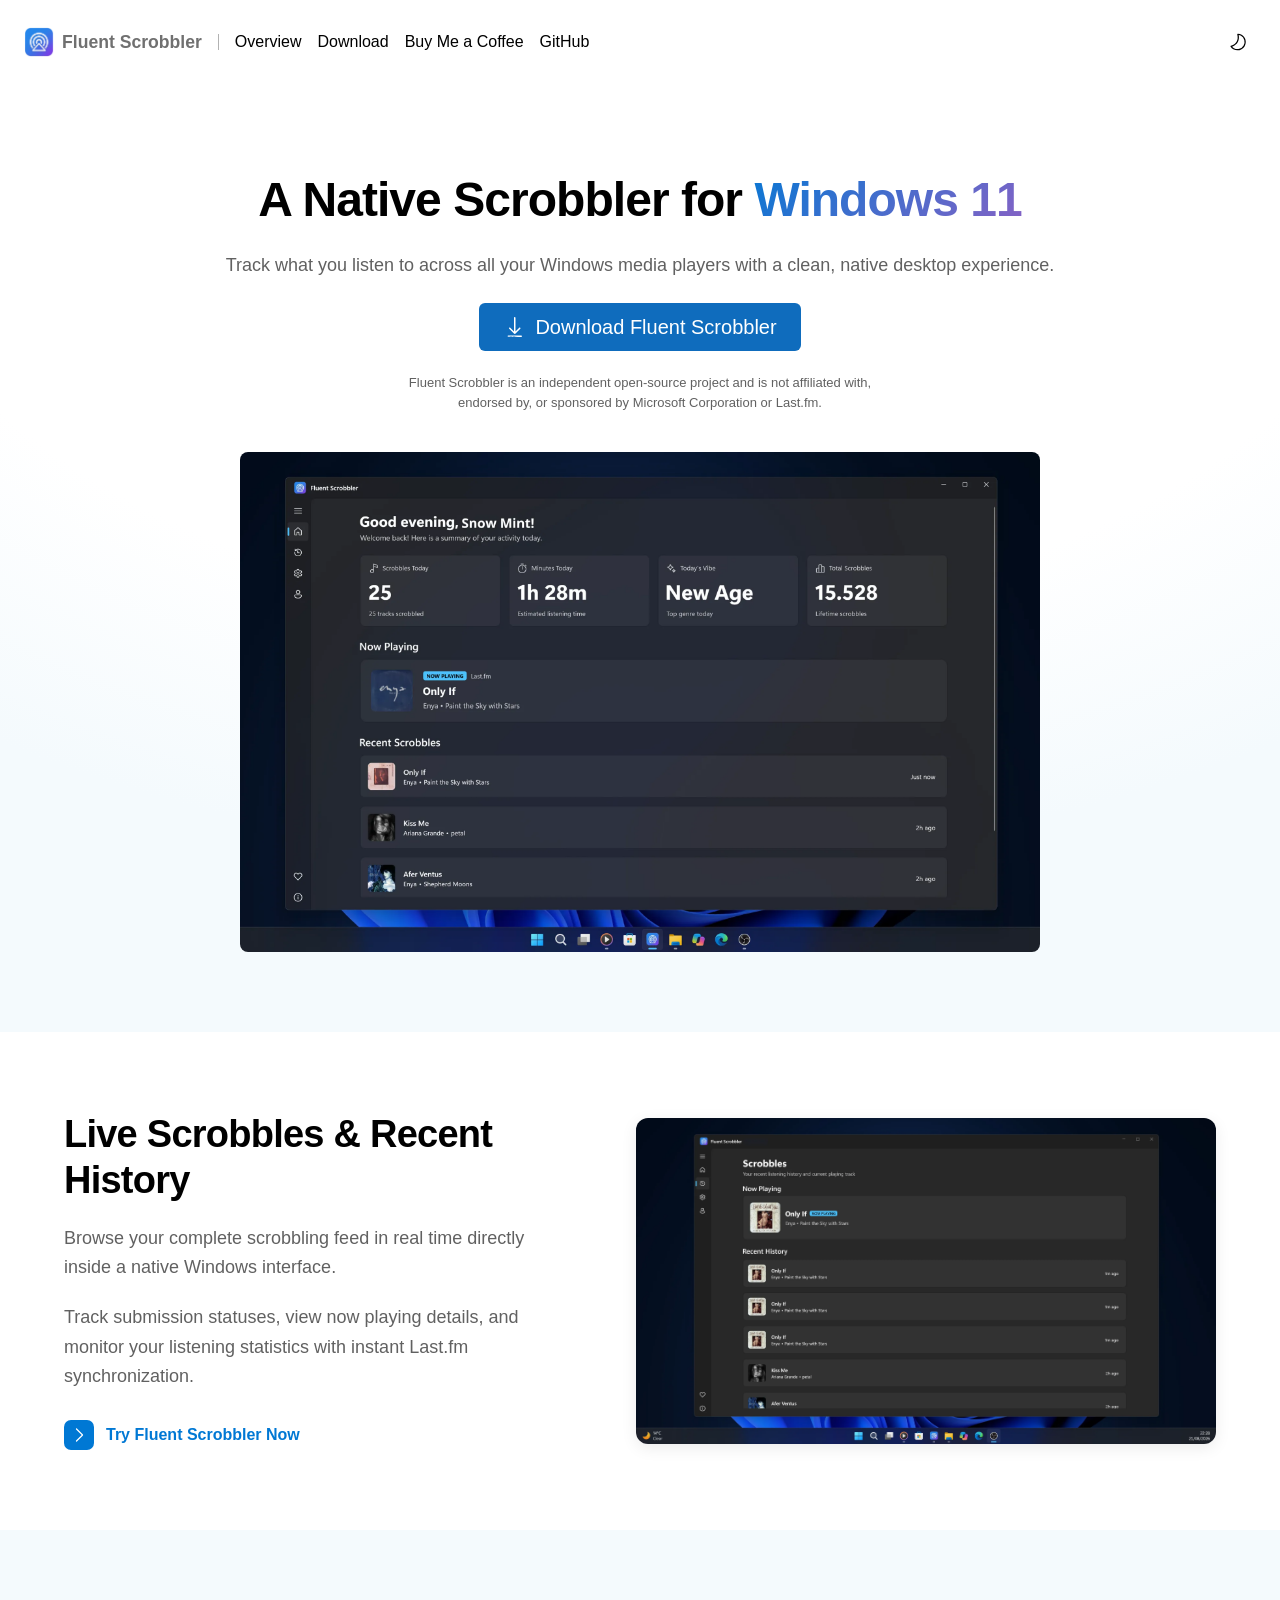
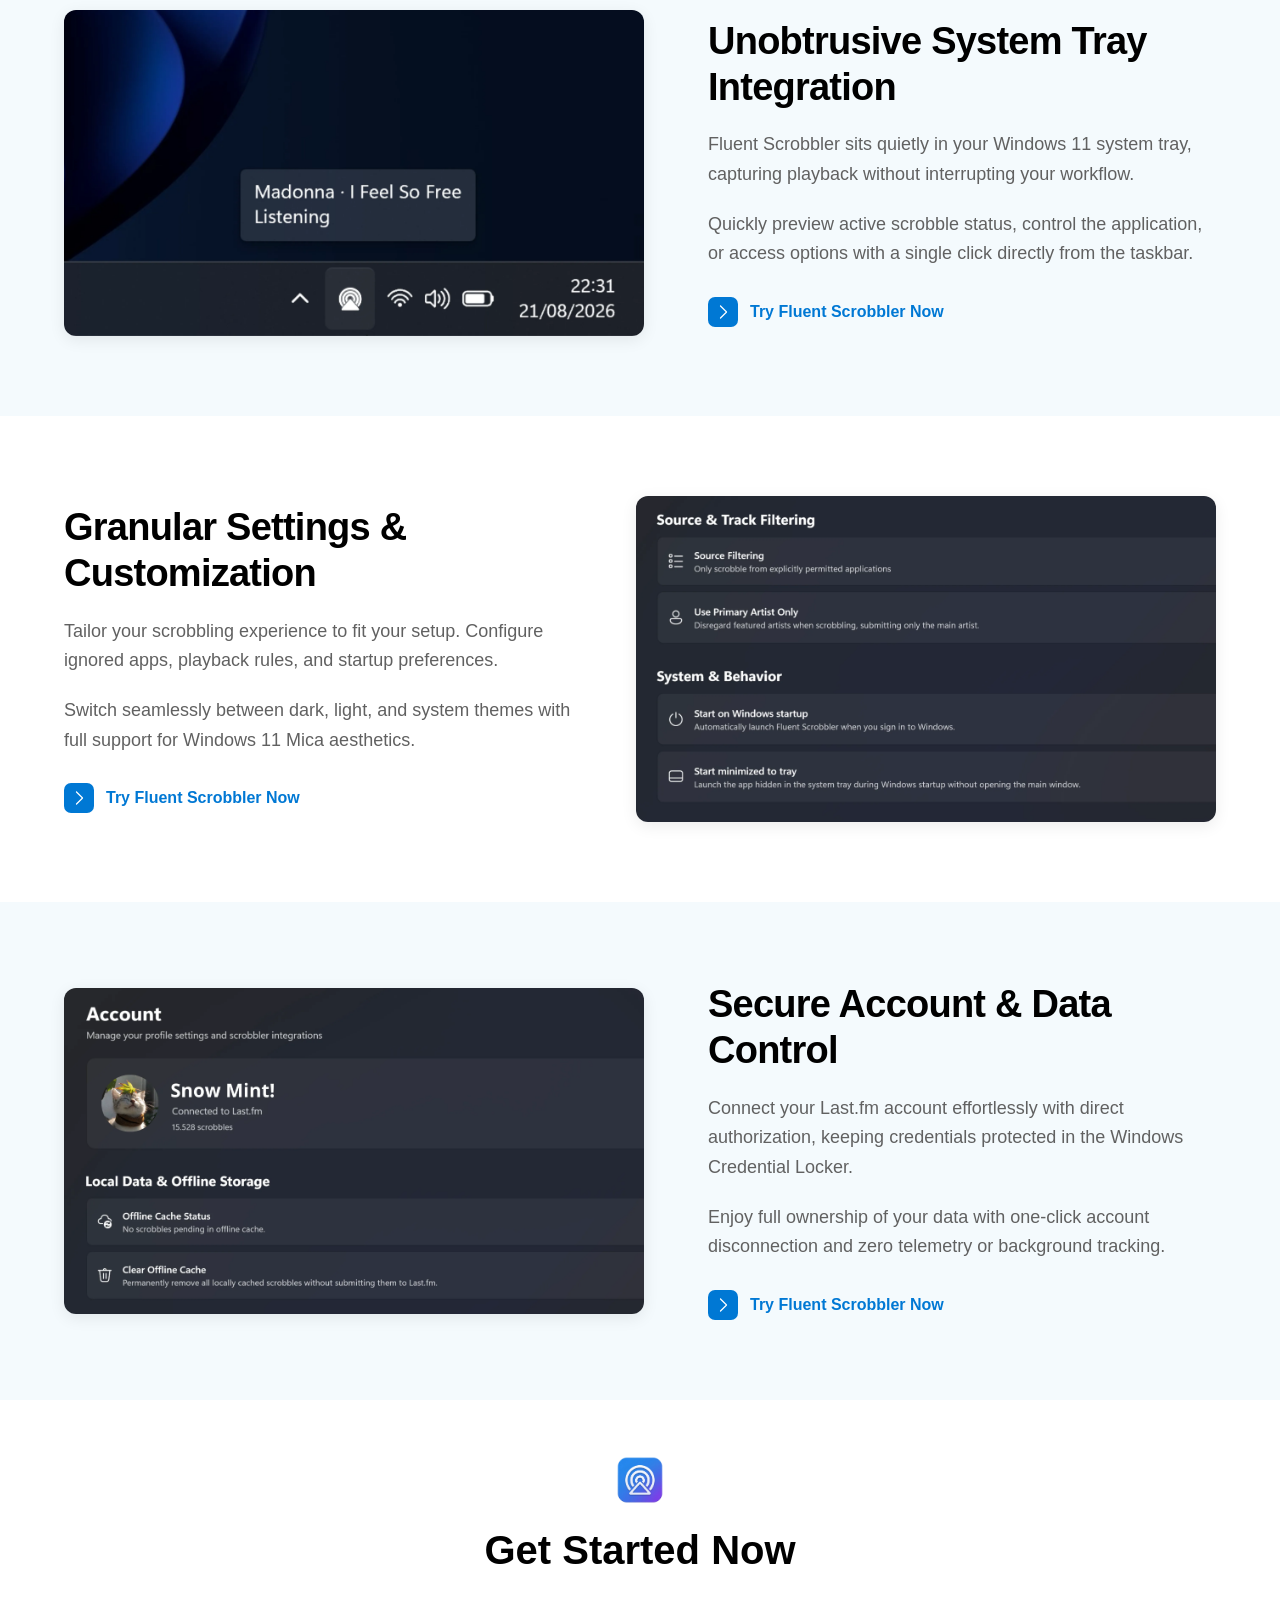
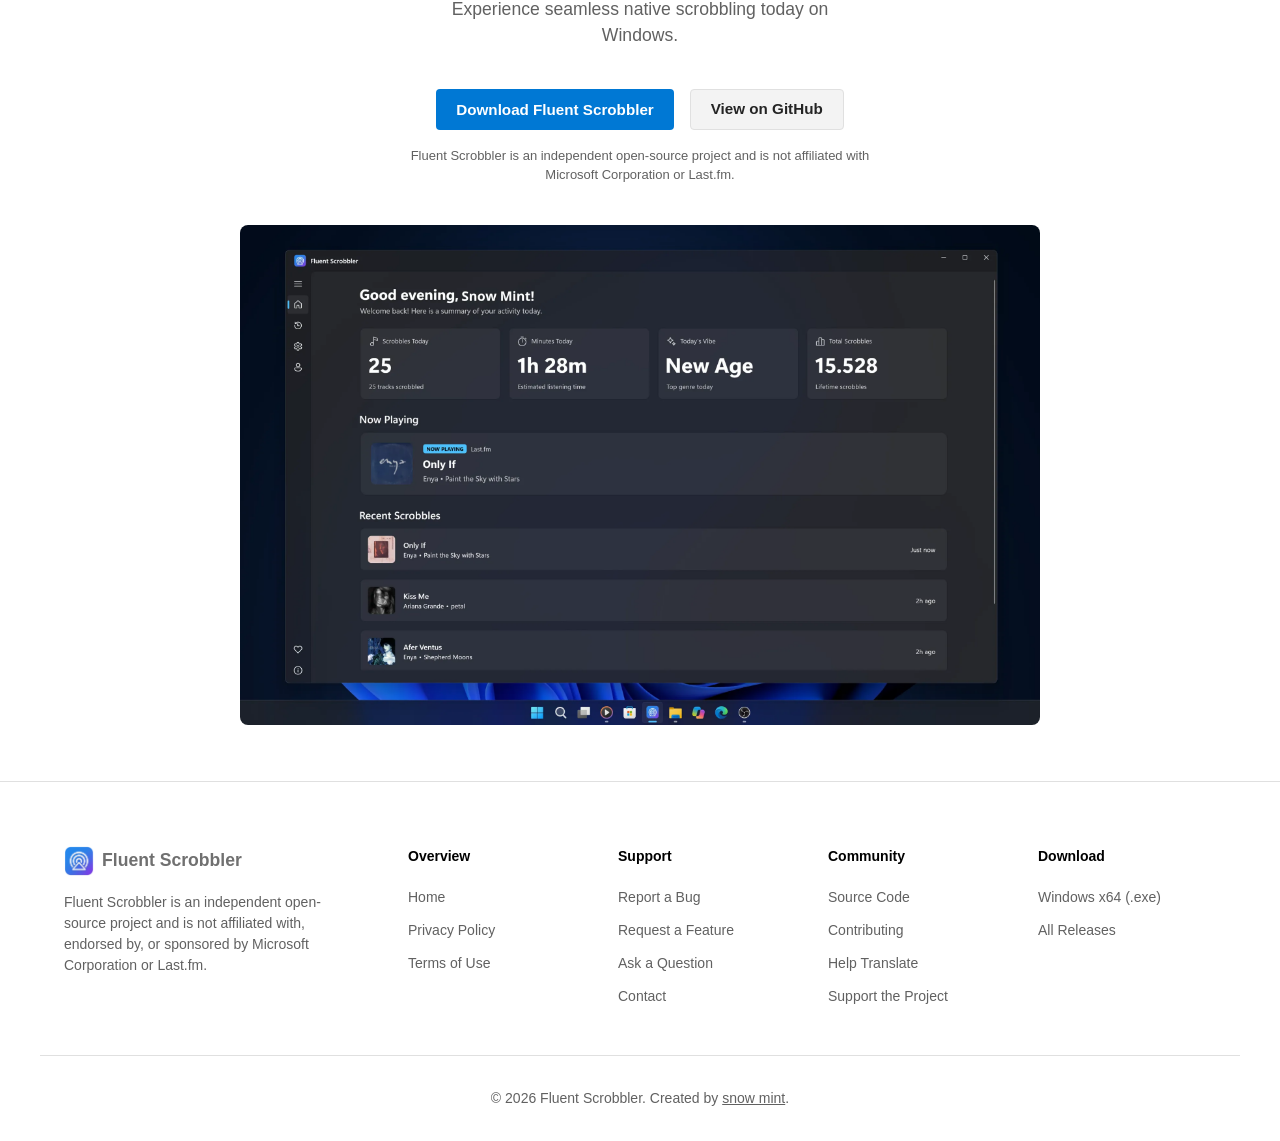
==== index.html @ 38837968 "Update disclaimer." ====
<!doctype html>
<!--
 - Fluent Scrobbler for Windows
 - Copyright (c) 2026 SnowMint
 - Licensed under the GNU General Public License v3.0 (GPL-3.0)
 - You should have received a copy of the GNU General Public License along with this program.
 - If not, see <https://www.gnu.org/licenses/>.
 -->
<html lang="en">
  <head>
    <meta charset="UTF-8" />
    <meta name="viewport" content="width=device-width, initial-scale=1.0" />
    <title>Fluent Scrobbler - Beautiful & Minimalist Browser Extension</title>
    <meta
      name="title"
      content="Fluent Scrobbler - Beautiful & Minimalist Browser Extension"
    />
    <meta
      name="description"
      content="Fluent Scrobbler is a minimalist, privacy-focused new tab extension with shortcuts, weather widgets, and Fluent Design."
    />
    <meta
      name="keywords"
      content="new tab extension, browser extension, fluent design, edge extension, chrome extension, productivity, customizable new tab, privacy-focused, open source"
    />
    <meta name="author" content="snw-mint" />
    <meta name="robots" content="index, follow" />
    <meta name="language" content="English" />
    <meta name="application-name" content="Fluent Scrobbler" />
    <meta
      name="google-site-verification"
      content="o8yUQzgwJaDdduUxp62pQBIaOHGTHUSK1EhFHfpFtI4"
    />
    <meta property="og:type" content="website" />
    <meta
      property="og:url"
      content=""
    />
    <meta
      property="og:title"
      content="Fluent Scrobbler - Beautiful & Minimalist Browser Extension"
    />
    <meta
      property="og:description"
      content="A minimalist, privacy-focused new tab extension with shortcuts, weather widgets, and Fluent Design."
    />
    <meta
      property="og:image"
      content="https://snw-mint.github.io/fluent-new-tab/assets/mockup.webp"
    />
    <meta
      property="og:image:alt"
      content="Fluent Scrobbler extension interface preview"
    />
    <meta property="og:site_name" content="Fluent Scrobbler" />
    <meta property="og:locale" content="en_US" />
    <meta property="twitter:card" content="summary_large_image" />
    <meta
      property="twitter:url"
      content="https://snw-mint.github.io/fluent-new-tab/"
    />
    <meta
      property="twitter:title"
      content="Fluent Scrobbler - Beautiful & Minimalist Browser Extension"
    />
    <meta
      property="twitter:description"
      content="A minimalist, privacy-focused new tab extension with shortcuts, weather widgets, and Fluent Design."
    />
    <meta
      property="twitter:image"
      content="https://snw-mint.github.io/fluent-new-tab/assets/mockup.webp"
    />
    <link
      rel="apple-touch-icon"
      sizes="180x180"
      href="https://snw-mint.github.io/fluent-new-tab/apple-touch-icon.png"
    />
    <link
      rel="icon"
      type="image/png"
      sizes="32x32"
      href="https://snw-mint.github.io/fluent-new-tab/favicon-32x32.png"
    />
    <link
      rel="icon"
      type="image/png"
      sizes="16x16"
      href="https://snw-mint.github.io/fluent-new-tab/favicon-16x16.png"
    />
    <link
      rel="manifest"
      href="https://snw-mint.github.io/fluent-new-tab/site.webmanifest"
    />
    <meta name="theme-color" content="#0f6cbd" />
    <link rel="canonical" href="https://snw-mint.github.io/fluent-new-tab/" />
    <link
      rel="alternate"
      hreflang="en"
      href="https://snw-mint.github.io/fluent-new-tab/"
    />
    <link rel="stylesheet" href="style.css" />
    <script>
      (() => {
        try {
          const storedTheme = localStorage.getItem("theme-preference");
          const prefersDark = window.matchMedia(
            "(prefers-color-scheme: dark)",
          ).matches;
          const theme = storedTheme || (prefersDark ? "dark" : "light");
          document.documentElement.setAttribute("data-theme", theme);
        } catch (e) {}
      })();
    </script>
    <script id="navigation-schema" type="application/ld+json">
      {
        "@context": "https://schema.org",
        "@graph": [
          {
            "@type": "SiteNavigationElement",
            "name": "Why Install",
            "url": "https://snw-mint.github.io/fluent-new-tab/#why-install"
          },
          {
            "@type": "SiteNavigationElement",
            "name": "Features",
            "url": "https://snw-mint.github.io/fluent-new-tab/#core-features"
          },
          {
            "@type": "SiteNavigationElement",
            "name": "Reviews",
            "url": "https://snw-mint.github.io/fluent-new-tab/#reviews"
          },
          {
            "@type": "SiteNavigationElement",
            "name": "Download",
            "url": "https://snw-mint.github.io/fluent-new-tab/#download"
          },
          {
            "@type": "SiteNavigationElement",
            "name": "Support",
            "url": "https://snw-mint.github.io/fluent-new-tab/#support"
          }
        ]
      }
    </script>
    <script type="application/ld+json">
      {
        "@context": "https://schema.org",
        "@type": "WebSite",
        "name": "Fluent Scrobbler",
        "url": "https://snw-mint.github.io/fluent-new-tab/"
      }
    </script>
    <script id="software-schema" type="application/ld+json">
      {
        "@context": "https://schema.org",
        "@type": "SoftwareApplication",
        "name": "Fluent Scrobbler",
        "applicationCategory": "BrowserApplication",
        "operatingSystem": "Microsoft Edge, Firefox, Chromium-based browsers",
        "description": "A beautiful, privacy-focused new tab extension with customizable shortcuts, weather widgets, and Fluent Design aesthetics.",
        "url": "https://snw-mint.github.io/fluent-new-tab/",
        "image": "https://snw-mint.github.io/fluent-new-tab/assets/mockup.webp",
        "aggregateRating": {
          "@type": "AggregateRating",
          "ratingValue": 4.5,
          "bestRating": 5,
          "ratingCount": 16
        },
        "interactionStatistic": {
          "@type": "InteractionCounter",
          "interactionType": {
            "@type": "UseAction"
          },
          "userInteractionCount": 701
        },
        "author": {
          "@type": "Person",
          "name": "snow mint",
          "url": "https://github.com/snw-mint"
        },
        "offers": {
          "@type": "Offer",
          "price": "0",
          "priceCurrency": "USD"
        },
        "sameAs": [
          "https://github.com/snw-mint/fluent-scrobbler",
          "https://microsoftedge.microsoft.com/addons/detail/fluent-new-tab/hcohjkajcimobdddlnfnfhdfnbapondc",
          "https://addons.mozilla.org/en-US/firefox/addon/fluent-new-tab/"
        ]
      }
    </script>
  </head>

  <body>
    <nav class="navbar">
      <div class="container nav-content">
        <div class="nav-left">
          <div class="logo">
            <img class="logo-mark" src="logo.webp" alt="Fluent Scrobbler logo" />
            <span>Fluent Scrobbler</span>
          </div>
          <div class="nav-divider"></div>
          <div class="nav-links">
            <a href="#overview">Overview</a>
            <a href="#download">Download</a>
            <a href="https://buymeacoffee.com/snw.mint" target="_blank" rel="noopener">Buy Me a Coffee</a>
            <a href="https://github.com/snw-mint/fluent-scrobbler" target="_blank" rel="noopener">GitHub</a>
          </div>
        </div>
        <div class="nav-right">
          <button
            id="theme-switcher"
            class="theme-switch"
            aria-label="Toggle Dark Mode"
          >
            <span class="theme-icon light-icon">
              <svg
                width="20"
                height="20"
                fill="none"
                viewBox="0 0 24 24"
                xmlns="http://www.w3.org/2000/svg"
              >
                <path
                  d="M20.026 17.001c-2.762 4.784-8.879 6.423-13.663 3.661a9.964 9.964 0 0 1-3.234-2.983.75.75 0 0 1 .365-1.131c3.767-1.348 5.785-2.911 6.956-5.146 1.232-2.353 1.551-4.93.689-8.464a.75.75 0 0 1 .769-.926 9.961 9.961 0 0 1 4.457 1.327C21.149 6.1 22.788 12.217 20.025 17Zm-8.248-4.903c-1.25 2.388-3.31 4.099-6.817 5.499a8.492 8.492 0 0 0 2.152 1.766 8.501 8.501 0 1 0 8.502-14.725 8.485 8.485 0 0 0-2.792-1.016c.647 3.384.23 6.044-1.045 8.476Z"
                  fill="currentColor"
                />
              </svg>
            </span>
            <span class="theme-icon dark-icon">
              <svg
                width="20"
                height="20"
                fill="none"
                viewBox="0 0 24 24"
                xmlns="http://www.w3.org/2000/svg"
              >
                <path
                  d="M11.996 19.01a.75.75 0 0 1 .743.649l.007.102v1.5a.75.75 0 0 1-1.493.101l-.007-.101v-1.5a.75.75 0 0 1 .75-.75Zm6.022-2.072 1.06 1.06a.75.75 0 1 1-1.06 1.061l-1.06-1.06a.75.75 0 0 1 1.06-1.061Zm-10.983 0a.75.75 0 0 1 0 1.06L5.974 19.06a.75.75 0 0 1-1.06-1.06l1.06-1.061a.75.75 0 0 1 1.06 0ZM12 6.475a5.525 5.525 0 1 1 0 11.05 5.525 5.525 0 0 1 0-11.05Zm0 1.5a4.025 4.025 0 1 0 0 8.05 4.025 4.025 0 0 0 0-8.05Zm9.25 3.293a.75.75 0 0 1 .102 1.493l-.102.007h-1.5a.75.75 0 0 1-.102-1.493l.102-.007h1.5Zm-17-.029a.75.75 0 0 1 .102 1.494l-.102.006h-1.5a.75.75 0 0 1-.102-1.493l.102-.007h1.5Zm1.64-6.37.084.072 1.06 1.06a.75.75 0 0 1-.976 1.134l-.084-.073-1.06-1.06a.75.75 0 0 1 .976-1.134Zm13.188.072a.75.75 0 0 1 .073.977l-.073.084-1.06 1.06a.75.75 0 0 1-1.133-.976l.072-.084 1.06-1.061a.75.75 0 0 1 1.061 0ZM12 1.99a.75.75 0 0 1 .743.648l.007.102v1.5a.75.75 0 0 1-1.493.101l-.007-.102v-1.5a.75.75 0 0 1 .75-.75Z"
                  fill="currentColor"
                />
              </svg>
            </span>
          </button>
          <button
            id="mobile-menu-toggle"
            class="mobile-menu-toggle"
            aria-label="Toggle navigation menu"
          >
            <svg width="24" height="24" viewBox="0 0 24 24" fill="none" xmlns="http://www.w3.org/2000/svg">
              <path d="M4 6h16M4 12h16M4 18h16" stroke="currentColor" stroke-width="2" stroke-linecap="round"/>
            </svg>
          </button>
        </div>
      </div>
    </nav>

    <header class="hero" id="overview">
      <div class="container hero-content">
        <h1 class="title">A Native Scrobbler for <span class="gradient-text">Windows 11</span></h1>
        <p class="subtitle">
          Track what you listen to across all your Windows media players with a clean, native desktop experience.
        </p>

        <button class="main-download-btn" data-install-trigger>
          <svg width="24" height="24" viewBox="0 0 24 24" fill="none" xmlns="http://www.w3.org/2000/svg">
            <path d="M18.2498 20.5009C18.664 20.5008 19 20.8365 19 21.2507C19 21.6649 18.6644 22.0008 18.2502 22.0047C4.836 22.0048 4.5 21.6691 4.5 21.2549C4.5 20.8407 4.83557 20.5048 5.24978 20.5047L18.2498 20.5009ZM11.6482 2.01271L11.75 2.00586C12.1297 2.00586 12.4435 2.28801 12.4932 2.65409L12.5 2.75586L12.499 16.4409L16.2208 12.7205C16.4871 12.4543 16.9038 12.4301 17.1974 12.648L17.2815 12.7206C17.5477 12.9869 17.5719 13.4036 17.354 13.6972L17.2814 13.7813L12.2837 18.7779C12.0176 19.044 11.6012 19.0683 11.3076 18.8507L11.2235 18.7782L6.22003 13.7816C5.92694 13.4889 5.92661 13.014 6.21931 12.7209C6.48539 12.4545 6.90204 12.43 7.1958 12.6477L7.27997 12.7202L10.999 16.4339L11 2.75586C11 2.37616 11.2822 2.06237 11.6482 2.01271L11.75 2.00586L11.6482 2.01271Z" fill="#fff"/>
          </svg>
          <span>Download Fluent Scrobbler</span>
        </button>
        <p class="download-disclaimer">
          Fluent Scrobbler is an independent open-source project and is not affiliated with, endorsed by, or sponsored by Microsoft Corporation or Last.fm.
        </p>

        <div class="hero-visual-container">
          <img
            id="hero-fallback"
            class="fluent-media"
            src="assets/main.webp"
            alt="Fluent Scrobbler Interface"
          />
        </div>
    </header>

    <section class="feature-showcase-section">
      <div class="container">
        <div class="showcase-row">
          <div class="showcase-content">
            <h2 class="showcase-title">Live Scrobbles & Recent History</h2>
            <p class="showcase-desc">
              Browse your complete scrobbling feed in real time directly inside a native Windows interface.
            </p>
            <p class="showcase-desc">
              Track submission statuses, view now playing details, and monitor your listening statistics with instant Last.fm synchronization.
            </p>
            <a href="#download" class="feature-cta-btn">
              <span class="cta-icon-box">
                <svg width="24" height="24" viewBox="0 0 24 24" fill="none" xmlns="http://www.w3.org/2000/svg">
                  <path d="M8.46967 4.21967C8.17678 4.51256 8.17678 4.98744 8.46967 5.28033L15.1893 12L8.46967 18.7197C8.17678 19.0126 8.17678 19.4874 8.46967 19.7803C8.76256 20.0732 9.23744 20.0732 9.53033 19.7803L16.7803 12.5303C17.0732 12.2374 17.0732 11.7626 16.7803 11.4697L9.53033 4.21967C9.23744 3.92678 8.76256 3.92678 8.46967 4.21967Z" fill="#fff"/>
                </svg>
              </span>
              <span class="cta-text">Try Fluent Scrobbler Now</span>
            </a>
          </div>
          <div class="showcase-image-wrapper">
            <img src="assets/section1.webp" alt="Live Scrobbles & Recent History" class="showcase-img" width="2731" height="1536" />
          </div>
        </div>
      </div>
    </section>

    <section class="feature-showcase-section alt-bg">
      <div class="container">
        <div class="showcase-row row-reverse">
          <div class="showcase-content">
            <h2 class="showcase-title">Unobtrusive System Tray Integration</h2>
            <p class="showcase-desc">
              Fluent Scrobbler sits quietly in your Windows 11 system tray, capturing playback without interrupting your workflow.
            </p>
            <p class="showcase-desc">
              Quickly preview active scrobble status, control the application, or access options with a single click directly from the taskbar.
            </p>
            <a href="#download" class="feature-cta-btn">
              <span class="cta-icon-box">
                <svg width="24" height="24" viewBox="0 0 24 24" fill="none" xmlns="http://www.w3.org/2000/svg">
                  <path d="M8.46967 4.21967C8.17678 4.51256 8.17678 4.98744 8.46967 5.28033L15.1893 12L8.46967 18.7197C8.17678 19.0126 8.17678 19.4874 8.46967 19.7803C8.76256 20.0732 9.23744 20.0732 9.53033 19.7803L16.7803 12.5303C17.0732 12.2374 17.0732 11.7626 16.7803 11.4697L9.53033 4.21967C9.23744 3.92678 8.76256 3.92678 8.46967 4.21967Z" fill="#fff"/>
                </svg>
              </span>
              <span class="cta-text">Try Fluent Scrobbler Now</span>
            </a>
          </div>
          <div class="showcase-image-wrapper">
            <img src="assets/section2.webp" alt="Unobtrusive System Tray Integration" class="showcase-img" width="2731" height="1536" />
          </div>
        </div>
      </div>
    </section>

    <section class="feature-showcase-section">
      <div class="container">
        <div class="showcase-row">
          <div class="showcase-content">
            <h2 class="showcase-title">Granular Settings & Customization</h2>
            <p class="showcase-desc">
              Tailor your scrobbling experience to fit your setup. Configure ignored apps, playback rules, and startup preferences.
            </p>
            <p class="showcase-desc">
              Switch seamlessly between dark, light, and system themes with full support for Windows 11 Mica aesthetics.
            </p>
            <a href="#download" class="feature-cta-btn">
              <span class="cta-icon-box">
                <svg width="24" height="24" viewBox="0 0 24 24" fill="none" xmlns="http://www.w3.org/2000/svg">
                  <path d="M8.46967 4.21967C8.17678 4.51256 8.17678 4.98744 8.46967 5.28033L15.1893 12L8.46967 18.7197C8.17678 19.0126 8.17678 19.4874 8.46967 19.7803C8.76256 20.0732 9.23744 20.0732 9.53033 19.7803L16.7803 12.5303C17.0732 12.2374 17.0732 11.7626 16.7803 11.4697L9.53033 4.21967C9.23744 3.92678 8.76256 3.92678 8.46967 4.21967Z" fill="#fff"/>
                </svg>
              </span>
              <span class="cta-text">Try Fluent Scrobbler Now</span>
            </a>
          </div>
          <div class="showcase-image-wrapper">
            <img src="assets/section.webp" alt="Granular Settings & Customization" class="showcase-img" width="2731" height="1536" />
          </div>
        </div>
      </div>
    </section>

    <section class="feature-showcase-section alt-bg">
      <div class="container">
        <div class="showcase-row row-reverse">
          <div class="showcase-content">
            <h2 class="showcase-title">Secure Account & Data Control</h2>
            <p class="showcase-desc">
              Connect your Last.fm account effortlessly with direct authorization, keeping credentials protected in the Windows Credential Locker.
            </p>
            <p class="showcase-desc">
              Enjoy full ownership of your data with one-click account disconnection and zero telemetry or background tracking.
            </p>
            <a href="#download" class="feature-cta-btn">
              <span class="cta-icon-box">
                <svg width="24" height="24" viewBox="0 0 24 24" fill="none" xmlns="http://www.w3.org/2000/svg">
                  <path d="M8.46967 4.21967C8.17678 4.51256 8.17678 4.98744 8.46967 5.28033L15.1893 12L8.46967 18.7197C8.17678 19.0126 8.17678 19.4874 8.46967 19.7803C8.76256 20.0732 9.23744 20.0732 9.53033 19.7803L16.7803 12.5303C17.0732 12.2374 17.0732 11.7626 16.7803 11.4697L9.53033 4.21967C9.23744 3.92678 8.76256 3.92678 8.46967 4.21967Z" fill="#fff"/>
                </svg>
              </span>
              <span class="cta-text">Try Fluent Scrobbler Now</span>
            </a>
          </div>
          <div class="showcase-image-wrapper">
            <img src="assets/section4.webp" alt="Secure Account & Data Control" class="showcase-img" width="2731" height="1536" />
          </div>
        </div>
      </div>
    </section>

    <section id="download" class="download-section">
      <div class="container">
        <img class="download-section-logo" src="logo.webp" alt="Fluent Scrobbler logo" />
        <h2 class="section-title">Get Started Now</h2>
        <p class="download-subtitle">
          Experience seamless native scrobbling today on Windows.
        </p>

        <div class="hero-actions">
          <button class="btn-primary" data-install-trigger>
            Download Fluent Scrobbler
          </button>
          <a
            href="https://github.com/snw-mint/fluent-scrobbler"
            class="btn-secondary"
            target="_blank"
            rel="noopener"
            >View on GitHub</a
          >
        </div>
        <p class="download-disclaimer">
          Fluent Scrobbler is an independent open-source project and is not affiliated with Microsoft Corporation or Last.fm.
        </p>

        <div class="hero-visual-container">
          <img class="fluent-media" src="assets/main.webp" alt="Fluent Scrobbler Interface" />
        </div>
      </div>
    </section>

    <div id="install-modal" class="fluent-modal" aria-hidden="true">
      <div class="fluent-modal-overlay" data-modal-close></div>
      <div class="fluent-modal-content solid-dialog">
        <div class="modal-header">
          <h3>Download for Windows</h3>
          <button class="modal-close" data-modal-close aria-label="Close modal">
            <svg
              width="20"
              height="20"
              fill="none"
              viewBox="0 0 24 24"
              xmlns="http://www.w3.org/2000/svg"
            >
              <path
                d="M6.22 6.22a.75.75 0 0 1 1.06 0L12 10.94l4.72-4.72a.75.75 0 1 1 1.06 1.06L13.06 12l4.72 4.72a.75.75 0 1 1-1.06 1.06L12 13.06l-4.72 4.72a.75.75 0 0 1-1.06-1.06L10.94 12 6.22 7.28a.75.75 0 0 1 0-1.06Z"
                fill="currentColor"
              />
            </svg>
          </button>
        </div>
        <div class="modal-body">
          <div class="browser-row">
            <a
              href="https://github.com/snw-mint/fluent-scrobbler/releases/latest/download/FluentScrobbler-x64.exe"
              class="browser-card highlighted"
              data-arch="x64"
              download
            >
              <svg class="browser-icon" xmlns="http://www.w3.org/2000/svg" viewBox="0 0 256 256"><path fill="#0078d4" d="M0 0h121.329v121.329H0zm134.671 0H256v121.329H134.671zM0 134.671h121.329V256H0zm134.671 0H256V256H134.671z"/></svg>
              <span class="browser-name">Windows x64</span>
              <span class="status-badge dynamic-badge">Download .exe</span>
            </a>

            <div
              class="browser-card disabled"
              data-arch="x86"
              aria-disabled="true"
            >
              <svg class="browser-icon" xmlns="http://www.w3.org/2000/svg" viewBox="0 0 256 256"><path fill="#0078d4" d="M0 0h121.329v121.329H0zm134.671 0H256v121.329H134.671zM0 134.671h121.329V256H0zm134.671 0H256V256H134.671z"/></svg>
              <span class="browser-name">Windows x86</span>
              <span class="status-badge static-badge">Coming Soon</span>
            </div>

            <div
              class="browser-card disabled"
              data-arch="arm64"
              aria-disabled="true"
            >
              <svg class="browser-icon" xmlns="http://www.w3.org/2000/svg" viewBox="0 0 256 256"><path fill="#0078d4" d="M0 0h121.329v121.329H0zm134.671 0H256v121.329H134.671zM0 134.671h121.329V256H0zm134.671 0H256V256H134.671z"/></svg>
              <span class="browser-name">Windows ARM64</span>
              <span class="status-badge static-badge">Coming Soon</span>
            </div>
          </div>
        </div>
      </div>
    </div>
    <div id="mobile-warning-modal" class="fluent-modal" aria-hidden="true">
      <div class="fluent-modal-overlay" data-mobile-warning-close></div>
      <div class="fluent-modal-content solid-dialog mobile-warning-dialog">
        <div class="modal-header">
          <h3 id="mobile-warning-title">Not available on mobile</h3>
          <button
            class="modal-close"
            data-mobile-warning-close
            aria-label="Close warning modal"
          >
            <svg
              width="20"
              height="20"
              fill="none"
              viewBox="0 0 24 24"
              xmlns="http://www.w3.org/2000/svg"
            >
              <path
                d="M6.22 6.22a.75.75 0 0 1 1.06 0L12 10.94l4.72-4.72a.75.75 0 1 1 1.06 1.06L13.06 12l4.72 4.72a.75.75 0 1 1-1.06 1.06L12 13.06l-4.72 4.72a.75.75 0 0 1-1.06-1.06L10.94 12 6.22 7.28a.75.75 0 0 1 0-1.06Z"
                fill="currentColor"
              />
            </svg>
          </button>
        </div>
        <div class="modal-body">
          <p id="mobile-warning-message" class="mobile-warning-message">
            Sorry, Fluent Scrobbler is not available for mobile devices.
          </p>
          <div class="mobile-warning-actions">
            <button type="button" class="btn-primary" data-mobile-warning-close>
              Understood
            </button>
          </div>
        </div>
      </div>
    </div>

    <footer class="site-footer">
      <div class="container footer-grid">
        <div class="footer-brand">
          <div class="logo">
            <img class="logo-mark" src="logo.webp" alt="Fluent Scrobbler logo" />
            <span>Fluent Scrobbler</span>
          </div>
          <p class="footer-description">
            Fluent Scrobbler is an independent open-source project and is not
            affiliated with, endorsed by, or sponsored by Microsoft Corporation or Last.fm.
          </p>
        </div>

        <div class="footer-nav">
          <div class="footer-column">
            <h4>Overview</h4>
            <a href="index.html">Home</a>
            <a href="privacy.html"
              >Privacy Policy</a
            >
            <a href="terms.html"
              >Terms of Use</a
            >
          </div>

          <div class="footer-column">
            <h4>Support</h4>
            <a
              href="https://github.com/snw-mint/fluent-scrobbler/issues/new?template=bug_report.yml"
              >Report a Bug</a
            >
            <a
              href="https://github.com/snw-mint/fluent-scrobbler/issues/new?template=feature_request.yml"
              >Request a Feature</a
            >
            <a
              href="https://github.com/snw-mint/fluent-scrobbler/discussions/new/choose"
              >Ask a Question</a
            >
            <a href="mailto:snowmint.dev@gmail.com">Contact</a>
          </div>

          <div class="footer-column">
            <h4>Community</h4>
            <a href="https://github.com/snw-mint/fluent-scrobbler">Source Code</a>
            <a
              href="https://github.com/snw-mint/fluent-scrobbler/blob/main/CONTRIBUTING.md"
              >Contributing</a
            >
            <a
              href="https://github.com/snw-mint/fluent-scrobbler/blob/main/TRANSLATING.md"
              >Help Translate</a
            >
            <a
              href="https://buymeacoffee.com/snw.mint"
              target="_blank"
              rel="noopener noreferrer"
              >Support the Project</a
            >
          </div>

          <div class="footer-column">
            <h4>Download</h4>
            <a
              href="https://github.com/snw-mint/fluent-scrobbler/releases/latest/download/FluentScrobbler-x64.exe"
              download
              >Windows x64 (.exe)</a
            >
            <a
              href="https://github.com/snw-mint/fluent-scrobbler/releases"
              target="_blank"
              rel="noopener noreferrer"
              >All Releases</a
            >
          </div>
        </div>
      </div>

      <div class="container footer-bottom">
        <p>
          &copy; 2026 Fluent Scrobbler. Created by
          <a
            href="https://github.com/snw-mint"
            target="_blank"
            rel="noopener noreferrer"
            >snow mint</a
          >.
        </p>
      </div>
    </footer>
    <script src="script.js"></script>

  </body>
</html>
---- style.css ----
/*
 * Fluent Scrobbler for Windows
 * Copyright (c) 2026 SnowMint
 * Licensed under the GNU General Public License v3.0 (GPL-3.0)
 * You should have received a copy of the GNU General Public License along with this program.
 * If not, see <https://www.gnu.org/licenses/>.
 */

:root {
  --color-bg: #ffffff;
  --color-surface: #ffffff;
  --color-surface-soft: #ffffff;
  --color-primary: #0f6cbd;
  --color-primary-hover: #115ea3;
  --color-text-main: #000000;
  --color-text-muted: #616161;
  --color-border: #e0e0e0;
  --shadow-card: 0 0.125rem 0.25rem rgba(0, 0, 0, 0.04), 0 0 0.125rem rgba(0, 0, 0, 0.06);
  --shadow-float: 0 0.5rem 1rem rgba(0, 0, 0, 0.14);
  --radius-card: 0.5rem;
  --radius-button: 0.25rem;
  --font-stack: "Segoe UI Variable", "Segoe UI", -apple-system, BlinkMacSystemFont, sans-serif;
}

:root[data-theme="dark"] {
  --color-bg: #0b0c0f;
  --color-surface: #11131a;
  --color-surface-soft: rgba(17, 19, 26, 0.82);
  --color-primary: #3796ff;
  --color-primary-hover: #2a7dd6;
  --color-text-main: #f3f4f6;
  --color-text-muted: #b6b9c3;
  --color-border: #2a2d36;
  --shadow-card: 0 0.375rem 1rem rgba(0, 0, 0, 0.35);
  --shadow-float: 0 0.625rem 1.5rem rgba(0, 0, 0, 0.45);
}

html {
  font-size: 100%;
  scroll-behavior: smooth;
  scroll-padding-top: 5rem;
  view-transition-name: root;
}

* {
  margin: 0;
  padding: 0;
  box-sizing: border-box;
}

button,
input,
select,
textarea {
  font-family: inherit;
}

body {
  font-family: var(--font-stack);
  background-color: var(--color-bg);
  color: var(--color-text-main);
  line-height: 1.5;
  -webkit-font-smoothing: antialiased;
}

.container {
  max-width: 75rem !important;
  margin: 0 auto;
  padding: 0 1.5rem;
  width: 100%;
  box-sizing: border-box;
  align-items: center;
}

.section {
  max-width: 60rem;
  margin: 0 auto;
  display: flex;
  flex-direction: column;
  align-items: center;
}

.navbar {
  background-color: transparent;
  padding: 24px;
}

.navbar .container {
  max-width: 100% !important;
  margin: 0;
  padding-left: 0;
  padding-right: 0;
  display: flex;
  width: 100%;
}

.nav-content {
  display: flex;
  justify-content: space-between;
  align-items: center;
  gap: 1rem;
  width: 100%;
}

.nav-left {
  display: flex;
  align-items: center;
  gap: 16px;
}

.logo {
  display: flex;
  align-items: center;
  gap: 8px;
  font-weight: 600;
  font-size: 1.1rem;
  color: #707070;
  text-decoration: none;
}

.logo span {
  color: #707070;
}

[data-theme="dark"] .logo span {
  color: #a0a0a0;
}

.logo-mark {
  width: 30px !important;
  height: 30px !important;
  object-fit: contain;
}

.nav-divider {
  width: 1px;
  height: 16px;
  background-color: #b2b2b2;
  flex-shrink: 0;
}

[data-theme="dark"] .nav-divider {
  background-color: #555555;
}

.nav-links {
  display: flex;
  align-items: center;
  gap: 1rem;
}

.nav-links a {
  text-decoration: none;
  color: #000000;
  font-size: 16px;
  transition: color 0.2s;
  white-space: nowrap;
  display: flex;
  align-items: center;
  padding: 0.375rem 0;
}

[data-theme="dark"] .nav-links a {
  color: #ffffff;
}

.nav-links a:hover {
  color: var(--color-primary);
}

.nav-right {
  display: flex;
  align-items: center;
  gap: 0.5rem;
}

.mobile-menu-toggle {
  display: none;
  background: transparent;
  border: none;
  cursor: pointer;
  padding: 6px;
  color: var(--color-text-main);
  border-radius: 6px;
  transition: background-color 0.2s;
}

.mobile-menu-toggle:hover {
  background-color: var(--color-surface);
}

.hero {
  background: radial-gradient(112.37% 96.84% at 50% 3.16%, #fff 55%, #f4fafd 81.63%);
  padding: 5rem 0;
  text-align: center;
}

[data-theme="dark"] .hero {
  background: transparent;
}

.hero-content {
  max-width: 60rem;
  margin: 0 auto;
  display: flex;
  flex-direction: column;
  align-items: center;
}

.title {
  font-size: 48px;
  font-weight: 600;
  margin-bottom: 1rem;
  letter-spacing: -0.02em;
}

.subtitle {
  font-size: 18px;
  color: var(--color-text-muted);
  margin-bottom: 1.5rem;
  text-align: center;
}

.gradient-text {
  background: linear-gradient(135deg, #0A77D3, #8562C5);
  -webkit-background-clip: text;
  -webkit-text-fill-color: transparent;
  background-clip: text;
}

.main-download-btn {
background-color: #0f6cbd;
    color: #ffffff;
    border: none;
    box-shadow: none;
    display: inline-flex;
    align-items: center;
    justify-content: center;
    gap: 8px;
    padding: 12px 24px;
    font-size: 20px;
    font-weight: 500;
    border-radius: 6px;
    cursor: pointer;
    margin-bottom: 1rem;
    transition: background-color 0.2s;
}

.main-download-btn:hover {
  background-color: #115ea3;
}

.hero-visual-container {
  width: 100%;
  max-width: 50rem;
  aspect-ratio: 16 / 10;
  border-radius: 0.5rem;
  border: none;
  box-shadow: none;
  overflow: hidden;
  background-color: transparent;
  position: relative;
}

.fluent-media {
  width: 100%;
  height: 100%;
  object-fit: cover;
  display: block;
  position: absolute;
  top: 0;
  left: 0;
  transition: opacity 0.5s ease-out;
}

.hidden {
  opacity: 0;
  pointer-events: none;
}

.visible {
  opacity: 1;
}

.hero-actions {
  display: flex;
  gap: 0.75rem;
  justify-content: center;
}

.btn-primary,
.btn-secondary {
  display: inline-block;
  padding: 0.5rem 1.25rem;
  border-radius: var(--radius-button);
  font-weight: 600;
  font-size: 0.95rem;
  text-decoration: none;
  transition:
    background-color 0.2s,
    transform 0.1s;
}

.btn-primary {
  background-color: #0078D4;
  color: #ffffff;
  border: none;
  box-shadow:
    none;
}

.btn-primary:hover {
  background-color: var(--color-primary-hover);
  box-shadow:
    inset 0 1px 0 rgba(255, 255, 255, 0.15),
    0 4px 8px rgba(0, 0, 0, 0.15);
}

.btn-primary:active {
  transform: scale(0.98);
}

.btn-secondary {
  background-color: #f3f3f3;
  color: #242424;
  border: 1px solid #e0e0e0;
  box-shadow: none;
}

.btn-secondary:hover {
  background-color: #e5e5e5;
  color: #000000;
  border-color: #d1d1d1;
}

.feature-showcase-section {
  padding: 5rem 0;
}

.feature-showcase-section.alt-bg {
  background-color: #F4FAFD;
}

[data-theme="dark"] .feature-showcase-section.alt-bg {
  background-color: transparent;
}

.showcase-row {
  display: flex;
  align-items: center;
  justify-content: space-between;
  gap: 4rem;
  width: 100%;
}

.showcase-row.row-reverse {
  flex-direction: row-reverse;
}

.showcase-image-wrapper {
  width: 52%;
  max-width: 580px;
  aspect-ratio: 2731 / 1536;
  border-radius: 12px;
  overflow: hidden;
  flex-shrink: 0;
  position: relative;
  box-shadow: 0 4px 16px rgba(0, 0, 0, 0.08);
}

.showcase-img {
  width: 100%;
  height: 100%;
  object-fit: cover;
  display: block;
}

.showcase-content {
  width: 48%;
  max-width: 520px;
  display: flex;
  flex-direction: column;
  gap: 1.25rem;
}

.showcase-title {
  font-size: 38px;
  font-weight: 600;
  color: var(--color-text-main);
  line-height: 1.2;
  letter-spacing: -0.02em;
}

.showcase-desc {
  font-size: 18px;
  color: var(--color-text-muted);
  line-height: 1.65;
}

.feature-cta-btn {
  display: inline-flex;
  align-items: center;
  gap: 12px;
  background: transparent;
  border: none;
  padding: 0;
  margin-top: 0.5rem;
  cursor: pointer;
  text-decoration: none;
}

.cta-icon-box {
  display: flex;
  align-items: center;
  justify-content: center;
  width: 30px;
  height: 30px;
  background-color: #0078D4;
  border-radius: 7px;
  flex-shrink: 0;
  transition: background-color 0.2s ease;
}

.cta-icon-box svg {
  width: 20px;
  height: 20px;
}

.cta-text {
  color: #0078D4;
  font-size: 16px;
  font-weight: 600;
  transition: color 0.2s ease;
}

.feature-cta-btn:hover .cta-icon-box {
  background-color: #005a9e;
}

.feature-cta-btn:hover .cta-text {
  color: #005a9e;
}

.download-disclaimer {
  font-size: 13px;
  color: var(--color-text-muted);
  margin-top: 0.4rem;
  margin-bottom: 2.5rem;
  text-align: center;
  max-width: 500px;
  margin-left: auto;
  margin-right: auto;
}

.download-disclaimer a {
  color: #0F6CBD;
  text-decoration: underline;
}

.download-disclaimer a:hover {
  color: #0b4e88;
}

.download-section-logo {
  width: 48px;
  height: 48px;
  margin: 0 auto 1rem;
  display: block;
}

.download-section {
  padding: 3.5rem 0;
  text-align: center;
}

.download-section .hero-visual-container {
  margin: 2rem auto 0 auto;
}

.download-section .section-title {
  font-size: 2.5rem;
  font-weight: 600;
  margin-bottom: 1rem;
}

.download-section .download-subtitle {
  font-size: 1.1rem;
  color: var(--color-text-muted);
  margin-bottom: 2.5rem;
  max-width: 400px;
  margin-left: auto;
  margin-right: auto;
}

.download-section .hero-actions {
  display: flex;
  gap: 1rem;
  justify-content: center;
  margin-bottom: 1rem;
}



.site-footer {
  background-color: var(--color-surface);
  border-top: 0.0625rem solid var(--color-border);
  padding: 4rem 0 2rem;
}

.footer-grid {
  display: flex;
  flex-wrap: wrap;
  gap: 3rem;
  margin-bottom: 3rem;
  align-items: flex-start;
}

.footer-brand {
  flex: 1 1 15rem;
  max-width: 20rem;
}

.footer-description {
  color: var(--color-text-muted);
  font-size: 0.875rem;
  line-height: 1.5;
  margin-top: 1rem;
}

.footer-nav {
  flex: 3 1 40rem;
  display: grid;
  grid-template-columns: repeat(auto-fit, minmax(10rem, 1fr));
  gap: 2rem;
}

.footer-column {
  display: flex;
  flex-direction: column;
  gap: 0.75rem;
}

.footer-column h4 {
  font-size: 0.875rem;
  font-weight: 600;
  color: var(--color-text-main);
  margin-bottom: 0.5rem;
}

.footer-column a {
  color: var(--color-text-muted);
  text-decoration: none;
  font-size: 0.875rem;
  font-weight: 400;
  transition: color 0.2s ease;
  width: fit-content;
}

.footer-column a:hover {
  color: var(--color-primary);
}

.footer-bottom {
  border-top: 0.0625rem solid var(--color-border);
  padding-top: 2rem;
  text-align: center;
  color: var(--color-text-muted);
  font-size: 0.875rem;
}

.footer-bottom a {
  color: var(--color-text-muted);
  text-decoration: underline;
  transition: color 0.2s ease;
}

.footer-bottom a:hover {
  color: var(--color-primary);
}

@media (max-width: 48rem) {
  .footer-grid {
    gap: 2rem;
    flex-direction: column;
  }

  .footer-brand {
    max-width: 100%;
    text-align: left;
  }

  .footer-nav {
    grid-template-columns: repeat(2, 1fr);
    width: 100%;
  }
}

@media (max-width: 30rem) {
  .footer-nav {
    grid-template-columns: 1fr;
  }
}

.theme-switch {
  background: transparent;
  border: none;
  padding: 0.5rem;
  border-radius: 0.375rem;
  display: flex;
  align-items: center;
  justify-content: center;
  cursor: pointer;
  color: var(--color-text-main);
  transition: background-color 0.2s;
  box-sizing: border-box;
}

.theme-switch:hover {
  background-color: rgba(0, 0, 0, 0.06);
}

[data-theme="dark"] .theme-switch:hover {
  background-color: rgba(255, 255, 255, 0.1);
}

.theme-icon {
  display: flex;
  align-items: center;
  justify-content: center;
  color: var(--color-text-main);
}

.theme-switch .dark-icon {
  display: none;
}

.theme-switch .light-icon {
  display: flex;
}

[data-theme="dark"] .theme-switch .light-icon {
  display: none;
}

[data-theme="dark"] .theme-switch .dark-icon {
  display: flex;
}

::view-transition-old(root),
::view-transition-new(root) {
  animation: none;
  mix-blend-mode: normal;
}

@media (prefers-reduced-motion: reduce) {
  html {
    view-transition-name: none;
  }
}

.fluent-modal {
  position: fixed;
  top: 0;
  left: 0;
  width: 100vw;
  height: 100vh;
  z-index: 9999;
  display: flex;
  align-items: center;
  justify-content: center;
  opacity: 0;
  pointer-events: none;
  transition: opacity 0.2s cubic-bezier(0.1, 0.9, 0.2, 1);
}

.fluent-modal.active {
  opacity: 1;
  pointer-events: auto;
}

.fluent-modal-overlay {
  position: absolute;
  top: 0;
  left: 0;
  width: 100%;
  height: 100%;
  background: rgba(0, 0, 0, 0.4);
}

.solid-dialog {
  position: relative;
  width: 90%;
  max-width: 32.5rem;
  background: #ffffff;
  border: 1px solid rgba(0, 0, 0, 0.05);
  border-radius: 0.5rem;
  padding: 1.5rem;
  box-shadow: 0 0.5rem 1rem rgba(0, 0, 0, 0.14);
  transform: scale(0.95) translateY(0.625rem);
  transition: transform 0.2s cubic-bezier(0.1, 0.9, 0.2, 1);
}

.fluent-modal.active .solid-dialog {
  transform: scale(1) translateY(0);
}

[data-theme="dark"] .solid-dialog {
  background: #2b2b2b;
  border: 1px solid rgba(255, 255, 255, 0.08);
  box-shadow: 0 0.5rem 1rem rgba(0, 0, 0, 0.4);
}

.modal-header {
  display: flex;
  justify-content: space-between;
  align-items: center;
  margin-bottom: 1.5rem;
}

.modal-header h3 {
  margin: 0;
  font-size: 1.125rem;
  font-weight: 600;
}

.modal-close {
  background: transparent;
  border: none;
  color: inherit;
  width: 2.25rem;
  height: 2.25rem;
  border-radius: 0.375rem;
  display: flex;
  align-items: center;
  justify-content: center;
  cursor: pointer;
  transition: background 0.1s ease;
}

.modal-close svg {
  width: 1.25rem;
  height: 1.25rem;
}

.modal-close:hover {
  background: rgba(0, 0, 0, 0.05);
}

[data-theme="dark"] .modal-close:hover {
  background: rgba(255, 255, 255, 0.08);
}

.browser-row {
  display: flex;
  flex-direction: row;
  gap: 0.75rem;
  justify-content: space-between;
}

.browser-card {
  flex: 1;
  display: flex;
  flex-direction: column;
  align-items: center;
  text-align: center;
  gap: 0.5rem;
  padding: 1rem 0.5rem;
  border-radius: 0.5rem;
  text-decoration: none;
  color: inherit;
  background: transparent;
  border: 1px solid transparent;
  transition: all 0.15s ease;
}

.browser-card:hover:not(.disabled) {
  background: rgba(0, 0, 0, 0.04);
}

[data-theme="dark"] .browser-card:hover:not(.disabled) {
  background: rgba(255, 255, 255, 0.06);
}

.browser-card.disabled {
  opacity: 0.5;
  cursor: not-allowed;
  filter: grayscale(100%);
}

.browser-icon {
  width: 2.5rem;
  height: 2.5rem;
  object-fit: contain;
  margin-bottom: 0.25rem;
}

.browser-name {
  font-weight: 500;
  font-size: 0.875rem;
}

.status-badge {
  font-size: 0.6875rem;
  padding: 0.125rem 0.375rem;
  border-radius: 0.25rem;
  font-weight: 600;
  min-height: 1rem;
}

.static-badge {
  background: rgba(0, 0, 0, 0.06);
}

[data-theme="dark"] .static-badge {
  background: rgba(255, 255, 255, 0.1);
}

.browser-card.highlighted {
  background: rgba(15, 108, 189, 0.05);
  border: 1px solid rgba(15, 108, 189, 0.4);
}

[data-theme="dark"] .browser-card.highlighted {
  background: rgba(15, 108, 189, 0.15);
  border: 1px solid rgba(15, 108, 189, 0.6);
}

.browser-card.highlighted .dynamic-badge {
  background: var(--theme-color, #0f6cbd);
  color: #ffffff;
}

.dynamic-badge:empty {
  display: none;
}

.mobile-warning-dialog {
  max-width: 28.75rem;
}

.mobile-warning-message {
  font-size: 0.9375rem;
  line-height: 1.55;
  color: var(--color-text-muted);
  margin: 0;
}

[data-theme="dark"] .mobile-warning-message {
  color: #d1d5db;
}

.mobile-warning-actions {
  margin-top: 1.25rem;
  display: flex;
  justify-content: flex-end;
}

.mobile-blocked-action {
  cursor: not-allowed;
}

.featured-section {
  padding: 2.5rem 0;
  text-align: center;
  background-color: var(--color-bg);
  overflow: hidden;
}

.featured-text {
  font-size: 1rem;
  text-transform: uppercase;
  letter-spacing: 0.05em;
  color: var(--color-text-muted);
  font-weight: 600;
  margin-bottom: 2rem;
}

.scroller {
  max-width: 56.25rem;
  margin: 0 auto;
  overflow: hidden;
  -webkit-mask: linear-gradient(90deg, transparent, white 15%, white 85%, transparent);
  mask: linear-gradient(90deg, transparent, white 15%, white 85%, transparent);
}

.scroller-track {
  display: flex;
  align-items: center;
  gap: 5rem;
  width: max-content;
  animation: scroll 20s linear infinite;
}

.scroller-track:hover {
  animation-play-state: paused;
}

.featured-logo {
  max-height: 1.875rem;
  width: auto;
  filter: grayscale(100%) opacity(50%);
  transition:
    filter 0.3s ease,
    transform 0.2s ease;
  display: block;
}

[data-theme="dark"] .featured-logo {
  filter: grayscale(100%) invert(1) brightness(2) opacity(50%);
}

.featured-logo:hover {
  filter: grayscale(0%) opacity(100%);
  transform: scale(1.05);
}

[data-theme="dark"] .featured-logo:hover {
  filter: grayscale(0%) invert(1) brightness(2) opacity(100%);
}

@keyframes scroll {
  to {
    transform: translate(calc(-50% - 2.5rem));
  }
}

@media (max-width: 62rem) {
  .showcase-row,
  .showcase-row.row-reverse {
    flex-direction: column;
    margin-bottom: 4rem;
    gap: 2rem;
  }

  .showcase-image-wrapper,
  .showcase-content {
    width: 100%;
    max-width: 100%;
  }

  .mobile-blocked-action {
    opacity: 0.95;
  }
}

@media (max-width: 48rem) {
  .nav-content {
    height: auto;
    padding: 0.75rem 0;
    flex-wrap: wrap;
    row-gap: 0.5rem;
  }

  .nav-links {
    flex-wrap: wrap;
    gap: 0.625rem;
    justify-content: flex-end;
  }

  .download-section .section-title {
    font-size: 2rem;
  }

  .download-section .hero-actions {
    flex-direction: column;
    width: 100%;
    max-width: 18.75rem;
    margin: 0 auto;
  }

  .download-section .btn-primary,
  .download-section .btn-secondary {
    width: 100%;
  }

  .nav-links a {
    margin-left: 0;
    font-size: 0.85rem;
  }

  .logo {
    font-size: 1rem;
  }

  .title {
    font-size: 2rem;
  }

  .subtitle {
    font-size: 1rem;
  }

  .theme-switch {
    margin-left: 0;
  }

  .reviews-grid {
    grid-template-columns: 1fr;
    max-width: 26.25rem;
  }

  .review-value {
    font-size: 1.8rem;
  }

  .scroller-track {
    gap: 3rem;
  }

  @keyframes scroll {
    to {
      transform: translate(calc(-50% - 1.5rem));
    }
  }
}

@media (max-width: 30rem) {
  .nav-links {
    display: flex;
    flex-wrap: wrap;
    gap: 0.5rem 0.75rem;
    justify-content: center;
    width: 100%;
  }

  .nav-links a {
    margin-left: 0;
    font-size: 0.8rem;
  }

  .nav-content {
    justify-content: center;
  }

  .logo {
    justify-content: center;
    width: 100%;
  }
}
.feature-card,
.minor-card,
.support-card {
  position: relative;
  overflow: hidden;
}

.feature-card::after,
.minor-card::after,
.support-card::after {
  content: "";
  position: absolute;
  top: 0;
  left: 0;
  width: 100%;
  height: 100%;
  background: radial-gradient(
    600px circle at var(--mouse-x, 0) var(--mouse-y, 0),
    rgba(15, 108, 189, 0.08),
    transparent 40%
  );
  opacity: 0;
  transition: opacity 0.3s ease;
  pointer-events: none;
  z-index: 0;
}

[data-theme="dark"] .feature-card::after,
[data-theme="dark"] .minor-card::after,
[data-theme="dark"] .support-card::after {
  background: radial-gradient(
    600px circle at var(--mouse-x, 0) var(--mouse-y, 0),
    rgba(255, 255, 255, 0.06),
    transparent 40%
  );
}

.feature-card:hover::after,
.minor-card:hover::after,
.support-card:hover::after {
  opacity: 1;
}

.feature-card > *,
.minor-card > *,
.support-card > * {
  position: relative;
  z-index: 1;
}
@keyframes fluentSlideUp {
  0% {
    opacity: 0;
    transform: translateY(20px);
  }
  100% {
    opacity: 1;
    transform: translateY(0);
  }
}

.hero .title {
  animation: fluentSlideUp 0.6s cubic-bezier(0.1, 0.9, 0.2, 1) forwards;
}

.hero .subtitle {
  opacity: 0;
  animation: fluentSlideUp 0.6s cubic-bezier(0.1, 0.9, 0.2, 1) 0.1s forwards;
}

.hero .hero-actions {
  opacity: 0;
  animation: fluentSlideUp 0.6s cubic-bezier(0.1, 0.9, 0.2, 1) 0.2s forwards;
}

.hero-visual-container {
  opacity: 0;
  animation: fluentSlideUp 0.8s cubic-bezier(0.1, 0.9, 0.2, 1) 0.3s forwards;
}
.showcase-image-wrapper,
.showcase-card {
  opacity: 0;
  transition:
    opacity 0.8s cubic-bezier(0.1, 0.9, 0.2, 1),
    transform 0.8s cubic-bezier(0.1, 0.9, 0.2, 1);
}

.showcase-row:not(.row-reverse) .showcase-image-wrapper {
  transform: translateX(-30px);
}
.showcase-row:not(.row-reverse) .showcase-card {
  transform: translateX(30px);
}

.row-reverse .showcase-image-wrapper {
  transform: translateX(30px);
}
.row-reverse .showcase-card {
  transform: translateX(-30px);
}

.in-view {
  opacity: 1 !important;
  transform: translateX(0) !important;
}


.review-stars svg {
  opacity: 0;
  transform: scale(0.5);
}

.review-stars.animate-stars svg {
  animation: starPop 0.6s cubic-bezier(0.175, 0.885, 0.32, 1.275) forwards;
}

.review-stars.animate-stars svg:nth-child(1) {
  animation-delay: 0.1s;
}
.review-stars.animate-stars svg:nth-child(2) {
  animation-delay: 0.2s;
}
.review-stars.animate-stars svg:nth-child(3) {
  animation-delay: 0.3s;
}
.review-stars.animate-stars svg:nth-child(4) {
  animation-delay: 0.4s;
}
.review-stars.animate-stars svg:nth-child(5) {
  animation-delay: 0.5s;
}

@keyframes starPop {
  0% {
    opacity: 0;
    transform: scale(0.5);
  }
  100% {
    opacity: 1;
    transform: scale(1);
  }
}
.fluent-bmc-sidebar {
  display: flex;
  align-items: center;
  gap: 12px;
  margin-top: 2rem;
  padding: 10px 14px;
  background-color: var(--color-surface);
  border: 1px solid var(--color-border);
  border-radius: var(--radius-button);
  box-shadow: var(--shadow-card);
  text-decoration: none;
  color: var(--color-text-main);
  transition:
    transform 0.2s cubic-bezier(0.1, 0.9, 0.2, 1),
    box-shadow 0.2s,
    background-color 0.2s;
}

.fluent-bmc-sidebar:hover {
  transform: translateY(-2px);
  box-shadow: var(--shadow-float);
  background-color: var(--color-bg);
}

.fluent-bmc-sidebar img {
  flex-shrink: 0;
  transition: transform 0.3s cubic-bezier(0.1, 0.9, 0.2, 1);
}

.fluent-bmc-sidebar:hover img {
  transform: scale(1.1) rotate(5deg);
}

.fluent-bmc-text {
  display: flex;
  flex-direction: column;
}

.fluent-bmc-title {
  font-size: 0.9rem;
  font-weight: 600;
  line-height: 1.2;
}

.fluent-bmc-subtitle {
  font-size: 0.75rem;
  color: var(--color-text-muted);
  margin-top: 2px;
}

.store-alert-card {
  display: flex;
  align-items: center;
  gap: 1.5rem;
  background-color: var(--color-surface);
  border: 1px solid var(--color-border);
  border-radius: 15px;
  padding: 1.25rem 1.5rem;
  max-width: 50rem;
  margin: 2rem auto 0;
  text-align: left;
}

.store-alert-icon {
  flex-shrink: 0;
  display: flex;
  align-items: center;
  justify-content: center;
}

.store-alert-icon svg {
  width: 2.5rem;
  height: 2.5rem;
}

.store-alert-content {
  flex-grow: 1;
}

.store-alert-content p {
  margin: 0;
  color: var(--color-text-main);
  font-size: 1rem;
  line-height: 1.5;
}

.store-alert-content strong {
  font-weight: 600;
}

.store-alert-action {
  flex-shrink: 0;
}

@media (max-width: 48rem) {
  .store-alert-card {
    flex-direction: column;
    text-align: center;
    gap: 1rem;
    padding: 1.25rem;
  }
}

.show-light {
  opacity: 1;
  pointer-events: auto;
}

.show-dark {
  opacity: 0;
  pointer-events: none;
}

[data-theme="dark"] .show-light {
  opacity: 0;
  pointer-events: none;
}

[data-theme="dark"] .show-dark {
  opacity: 1;
  pointer-events: auto;
}



.showcase-img.show-dark {
  position: absolute;
  top: 0;
  left: 0;
  width: 100%;
  height: 100%;
}

@media (max-width: 52rem) {
  .navbar {
    position: relative;
    padding: 16px 24px;
  }

  .nav-content {
    display: flex;
    justify-content: space-between;
    align-items: center;
    width: 100%;
  }

  .nav-left {
    display: flex;
    align-items: center;
  }

  .nav-right {
    display: flex;
    align-items: center;
    gap: 8px;
    margin-left: auto;
  }

  .mobile-menu-toggle {
    display: flex;
    align-items: center;
    justify-content: center;
  }

  .nav-divider {
    display: none;
  }

  .nav-links {
    display: none;
    position: absolute;
    top: 100%;
    left: 0;
    right: 0;
    background-color: var(--color-bg);
    border-bottom: 1px solid var(--color-border);
    flex-direction: column;
    padding: 1rem 1.5rem;
    gap: 0.75rem;
    box-shadow: 0 8px 16px rgba(0, 0, 0, 0.1);
    z-index: 1000;
  }

  .nav-links.active {
    display: flex;
  }

  .hero-actions {
    display: flex !important;
    flex-direction: row !important;
    gap: 0.75rem !important;
    justify-content: center !important;
    align-items: center !important;
    flex-wrap: nowrap !important;
    width: 100%;
  }

  .hero-actions .btn-primary,
  .hero-actions .btn-secondary {
    flex: 1;
    max-width: 170px;
    text-align: center;
    padding: 0.6rem 0.5rem;
    font-size: 0.875rem;
    white-space: nowrap;
  }
}
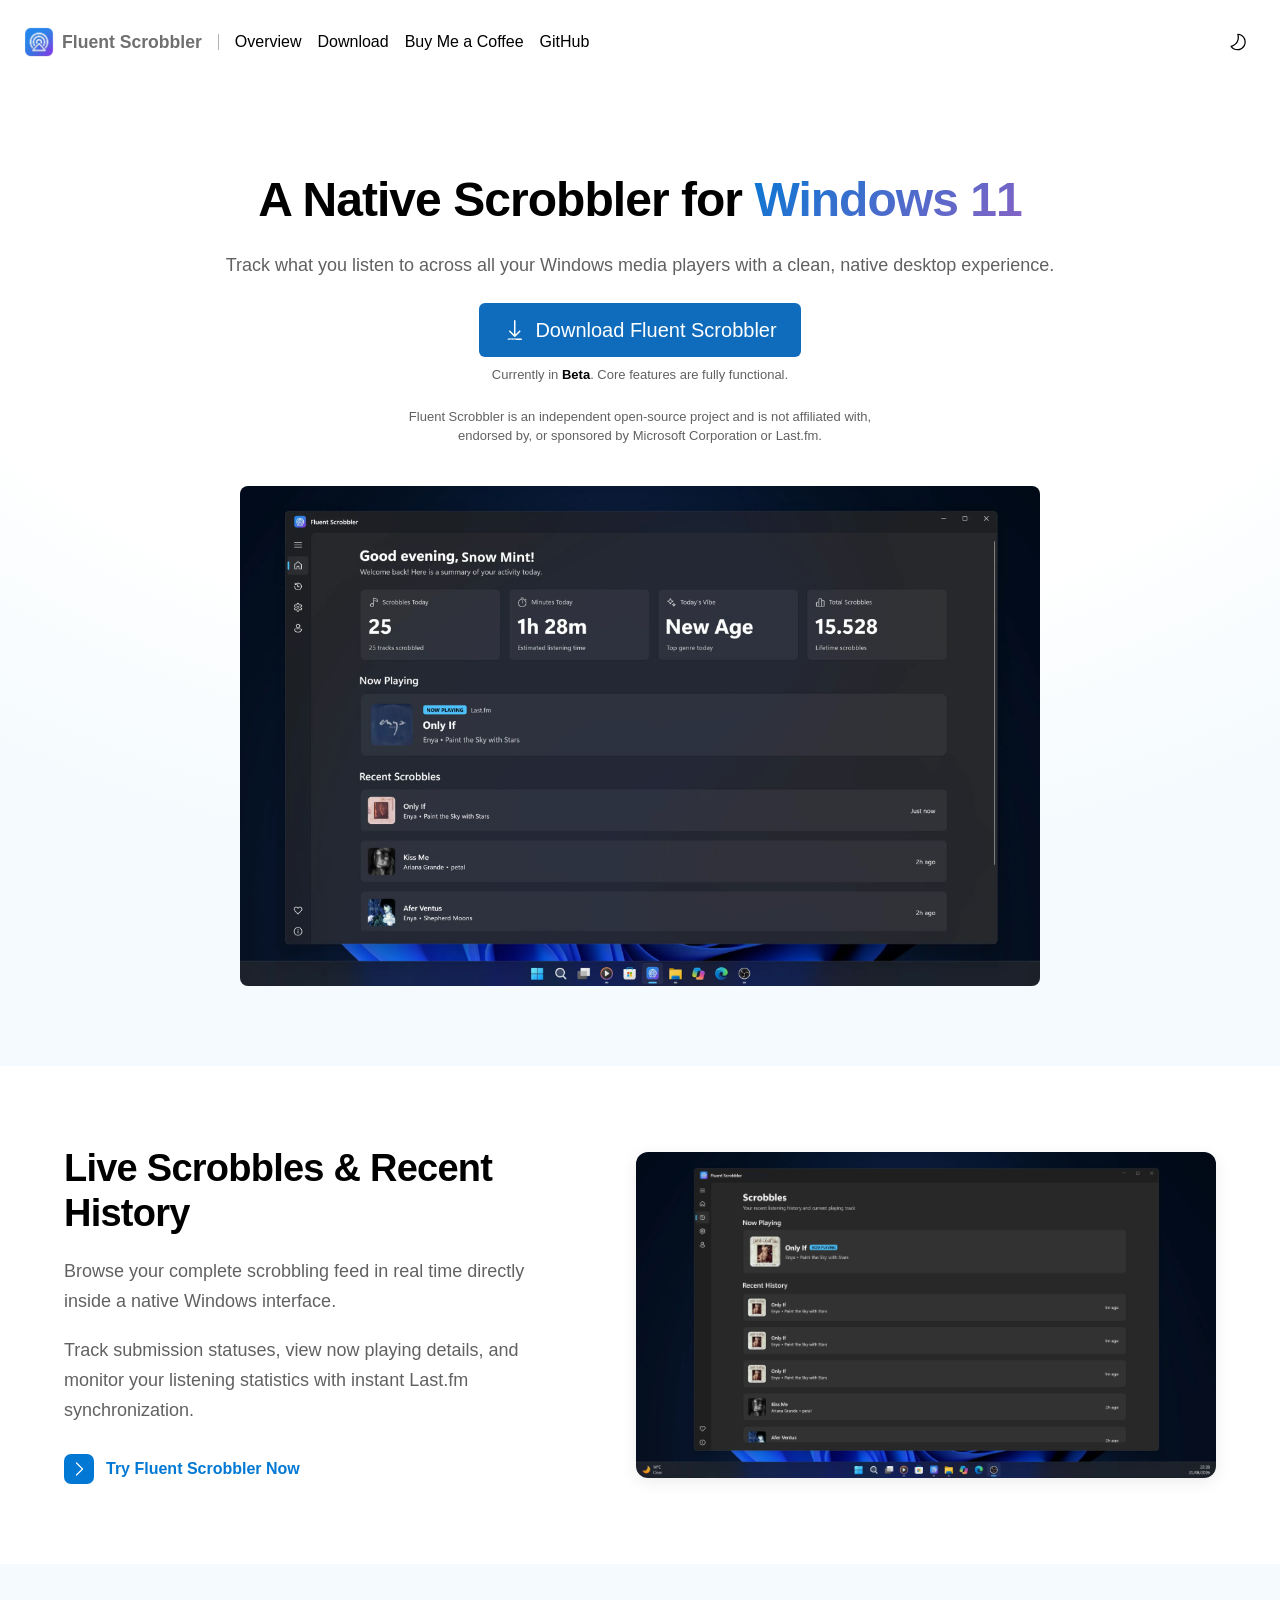
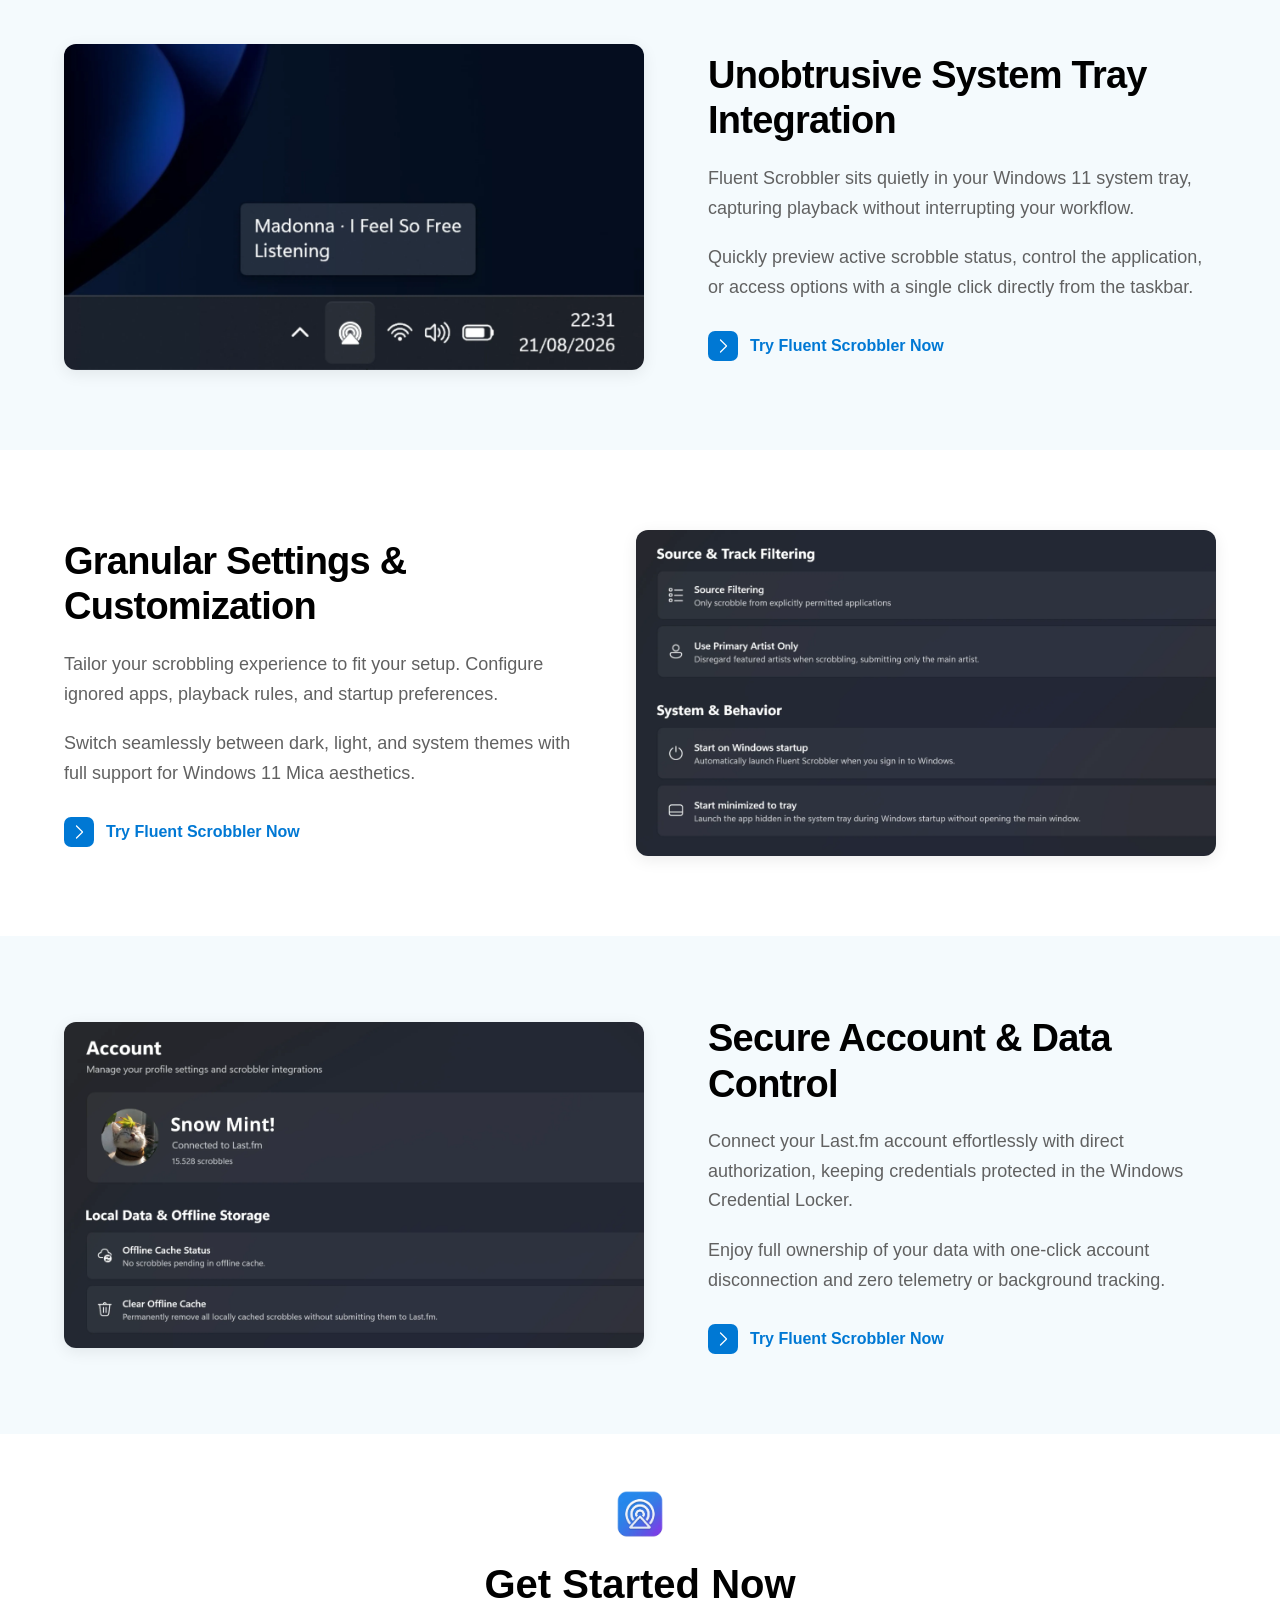
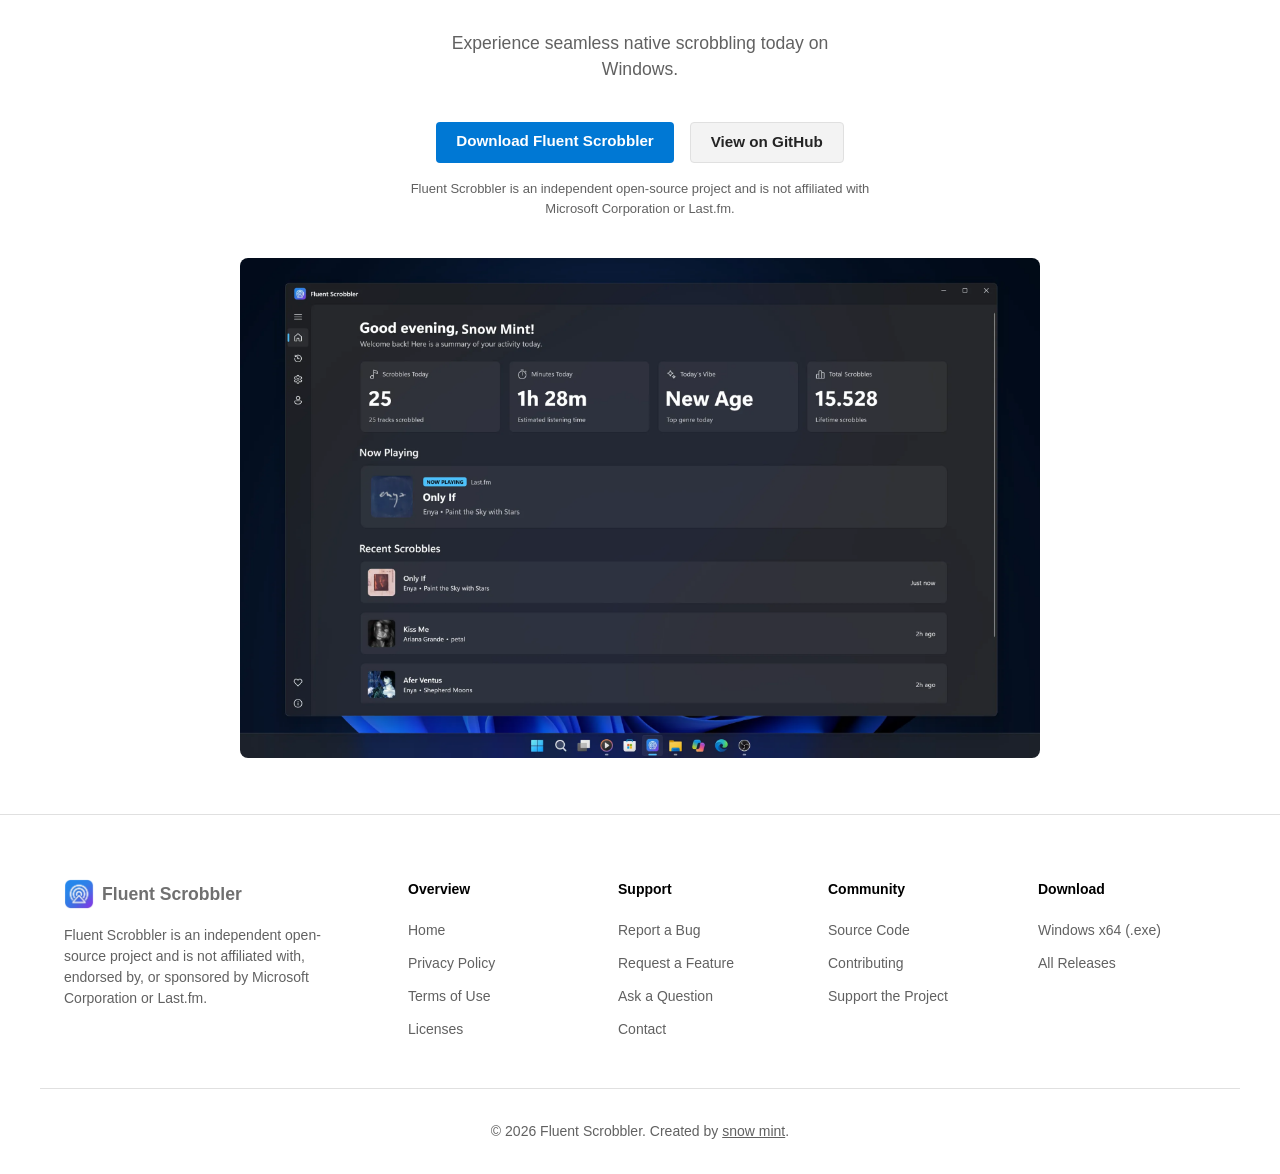
==== commit a111268c: "update leading" ====
--- a/index.html
+++ b/index.html
@@ -1,103 +1,75 @@
 <!doctype html>
-<!--
- - Fluent Scrobbler for Windows
- - Copyright (c) 2026 SnowMint
- - Licensed under the GNU General Public License v3.0 (GPL-3.0)
- - You should have received a copy of the GNU General Public License along with this program.
- - If not, see <https://www.gnu.org/licenses/>.
- -->
 <html lang="en">
   <head>
     <meta charset="UTF-8" />
     <meta name="viewport" content="width=device-width, initial-scale=1.0" />
-    <title>Fluent Scrobbler - Beautiful & Minimalist Browser Extension</title>
+    <title>Fluent Scrobbler - Native Last.fm Scrobbler for Windows 11</title>
     <meta
       name="title"
-      content="Fluent Scrobbler - Beautiful & Minimalist Browser Extension"
+      content="Fluent Scrobbler - Native Last.fm Scrobbler for Windows 11"
     />
     <meta
       name="description"
-      content="Fluent Scrobbler is a minimalist, privacy-focused new tab extension with shortcuts, weather widgets, and Fluent Design."
+      content="Fluent Scrobbler is a native, open-source Windows 11 scrobbler for Last.fm. Track media playback automatically with Windows System Media Controls, offline caching, and zero telemetry."
     />
     <meta
       name="keywords"
-      content="new tab extension, browser extension, fluent design, edge extension, chrome extension, productivity, customizable new tab, privacy-focused, open source"
+      content="fluent scrobbler, last.fm scrobbler, windows 11 scrobbler, winui 3, native scrobbler, windows media scrobbler, open source scrobbler, lastfm windows, music scrobbler"
     />
     <meta name="author" content="snw-mint" />
     <meta name="robots" content="index, follow" />
     <meta name="language" content="English" />
     <meta name="application-name" content="Fluent Scrobbler" />
-    <meta
-      name="google-site-verification"
-      content="o8yUQzgwJaDdduUxp62pQBIaOHGTHUSK1EhFHfpFtI4"
-    />
     <meta property="og:type" content="website" />
     <meta
       property="og:url"
-      content=""
+      content="https://snw-mint.github.io/fluent-scrobbler/"
     />
     <meta
       property="og:title"
-      content="Fluent Scrobbler - Beautiful & Minimalist Browser Extension"
+      content="Fluent Scrobbler - Native Last.fm Scrobbler for Windows 11"
     />
     <meta
       property="og:description"
-      content="A minimalist, privacy-focused new tab extension with shortcuts, weather widgets, and Fluent Design."
+      content="Fluent Scrobbler is a native, open-source Windows 11 scrobbler for Last.fm with system media controls, offline cache, and zero telemetry."
     />
     <meta
       property="og:image"
-      content="https://snw-mint.github.io/fluent-new-tab/assets/mockup.webp"
+      content="https://snw-mint.github.io/fluent-scrobbler/assets/main.webp"
     />
     <meta
       property="og:image:alt"
-      content="Fluent Scrobbler extension interface preview"
+      content="Fluent Scrobbler desktop interface preview"
     />
     <meta property="og:site_name" content="Fluent Scrobbler" />
     <meta property="og:locale" content="en_US" />
     <meta property="twitter:card" content="summary_large_image" />
     <meta
       property="twitter:url"
-      content="https://snw-mint.github.io/fluent-new-tab/"
+      content="https://snw-mint.github.io/fluent-scrobbler/"
     />
     <meta
       property="twitter:title"
-      content="Fluent Scrobbler - Beautiful & Minimalist Browser Extension"
+      content="Fluent Scrobbler - Native Last.fm Scrobbler for Windows 11"
     />
     <meta
       property="twitter:description"
-      content="A minimalist, privacy-focused new tab extension with shortcuts, weather widgets, and Fluent Design."
+      content="Fluent Scrobbler is a native, open-source Windows 11 scrobbler for Last.fm with system media controls, offline cache, and zero telemetry."
     />
     <meta
       property="twitter:image"
-      content="https://snw-mint.github.io/fluent-new-tab/assets/mockup.webp"
-    />
-    <link
-      rel="apple-touch-icon"
-      sizes="180x180"
-      href="https://snw-mint.github.io/fluent-new-tab/apple-touch-icon.png"
-    />
-    <link
-      rel="icon"
-      type="image/png"
-      sizes="32x32"
-      href="https://snw-mint.github.io/fluent-new-tab/favicon-32x32.png"
-    />
-    <link
-      rel="icon"
-      type="image/png"
-      sizes="16x16"
-      href="https://snw-mint.github.io/fluent-new-tab/favicon-16x16.png"
-    />
-    <link
-      rel="manifest"
-      href="https://snw-mint.github.io/fluent-new-tab/site.webmanifest"
-    />
+      content="https://snw-mint.github.io/fluent-scrobbler/assets/main.webp"
+    />
+    <link rel="apple-touch-icon" sizes="180x180" href="apple-touch-icon.png" />
+    <link rel="icon" type="image/png" sizes="32x32" href="favicon-32x32.png" />
+    <link rel="icon" type="image/png" sizes="16x16" href="favicon-16x16.png" />
+    <link rel="manifest" href="site.webmanifest" />
     <meta name="theme-color" content="#0f6cbd" />
-    <link rel="canonical" href="https://snw-mint.github.io/fluent-new-tab/" />
+    <link rel="canonical" href="https://snw-mint.github.io/fluent-scrobbler/" />
     <link
       rel="alternate"
       hreflang="en"
-      href="https://snw-mint.github.io/fluent-new-tab/"
+      href="https://snw-mint.github.io/fluent-scrobbler/"
     />
     <link rel="stylesheet" href="style.css" />
     <script>
@@ -112,44 +84,12 @@
         } catch (e) {}
       })();
     </script>
-    <script id="navigation-schema" type="application/ld+json">
-      {
-        "@context": "https://schema.org",
-        "@graph": [
-          {
-            "@type": "SiteNavigationElement",
-            "name": "Why Install",
-            "url": "https://snw-mint.github.io/fluent-new-tab/#why-install"
-          },
-          {
-            "@type": "SiteNavigationElement",
-            "name": "Features",
-            "url": "https://snw-mint.github.io/fluent-new-tab/#core-features"
-          },
-          {
-            "@type": "SiteNavigationElement",
-            "name": "Reviews",
-            "url": "https://snw-mint.github.io/fluent-new-tab/#reviews"
-          },
-          {
-            "@type": "SiteNavigationElement",
-            "name": "Download",
-            "url": "https://snw-mint.github.io/fluent-new-tab/#download"
-          },
-          {
-            "@type": "SiteNavigationElement",
-            "name": "Support",
-            "url": "https://snw-mint.github.io/fluent-new-tab/#support"
-          }
-        ]
-      }
-    </script>
     <script type="application/ld+json">
       {
         "@context": "https://schema.org",
         "@type": "WebSite",
         "name": "Fluent Scrobbler",
-        "url": "https://snw-mint.github.io/fluent-new-tab/"
+        "url": "https://snw-mint.github.io/fluent-scrobbler/"
       }
     </script>
     <script id="software-schema" type="application/ld+json">
@@ -157,24 +97,13 @@
         "@context": "https://schema.org",
         "@type": "SoftwareApplication",
         "name": "Fluent Scrobbler",
-        "applicationCategory": "BrowserApplication",
-        "operatingSystem": "Microsoft Edge, Firefox, Chromium-based browsers",
-        "description": "A beautiful, privacy-focused new tab extension with customizable shortcuts, weather widgets, and Fluent Design aesthetics.",
-        "url": "https://snw-mint.github.io/fluent-new-tab/",
-        "image": "https://snw-mint.github.io/fluent-new-tab/assets/mockup.webp",
-        "aggregateRating": {
-          "@type": "AggregateRating",
-          "ratingValue": 4.5,
-          "bestRating": 5,
-          "ratingCount": 16
-        },
-        "interactionStatistic": {
-          "@type": "InteractionCounter",
-          "interactionType": {
-            "@type": "UseAction"
-          },
-          "userInteractionCount": 701
-        },
+        "applicationCategory": "MultimediaApplication",
+        "operatingSystem": "Windows 10, Windows 11",
+        "description": "A native, open-source Last.fm scrobbler for Windows 11 built with WinUI 3, featuring automatic Windows System Media Transport Controls tracking, offline caching, and zero telemetry.",
+        "url": "https://snw-mint.github.io/fluent-scrobbler/",
+        "image": "https://snw-mint.github.io/fluent-scrobbler/assets/main.webp",
+        "downloadUrl": "https://snw-mint.github.io/fluent-scrobbler/download.html",
+        "license": "https://www.gnu.org/licenses/gpl-3.0.html",
         "author": {
           "@type": "Person",
           "name": "snow mint",
@@ -187,8 +116,7 @@
         },
         "sameAs": [
           "https://github.com/snw-mint/fluent-scrobbler",
-          "https://microsoftedge.microsoft.com/addons/detail/fluent-new-tab/hcohjkajcimobdddlnfnfhdfnbapondc",
-          "https://addons.mozilla.org/en-US/firefox/addon/fluent-new-tab/"
+          "https://github.com/snw-mint/fluent-scrobbler/releases"
         ]
       }
     </script>
@@ -199,15 +127,29 @@
       <div class="container nav-content">
         <div class="nav-left">
           <div class="logo">
-            <img class="logo-mark" src="logo.webp" alt="Fluent Scrobbler logo" />
+            <img
+              class="logo-mark"
+              src="logo.webp"
+              alt="Fluent Scrobbler logo"
+            />
             <span>Fluent Scrobbler</span>
           </div>
           <div class="nav-divider"></div>
           <div class="nav-links">
             <a href="#overview">Overview</a>
-            <a href="#download">Download</a>
-            <a href="https://buymeacoffee.com/snw.mint" target="_blank" rel="noopener">Buy Me a Coffee</a>
-            <a href="https://github.com/snw-mint/fluent-scrobbler" target="_blank" rel="noopener">GitHub</a>
+            <a href="download.html">Download</a>
+            <a
+              href="https://buymeacoffee.com/snw.mint"
+              target="_blank"
+              rel="noopener"
+              >Buy Me a Coffee</a
+            >
+            <a
+              href="https://github.com/snw-mint/fluent-scrobbler"
+              target="_blank"
+              rel="noopener"
+              >GitHub</a
+            >
           </div>
         </div>
         <div class="nav-right">
@@ -250,8 +192,19 @@
             class="mobile-menu-toggle"
             aria-label="Toggle navigation menu"
           >
-            <svg width="24" height="24" viewBox="0 0 24 24" fill="none" xmlns="http://www.w3.org/2000/svg">
-              <path d="M4 6h16M4 12h16M4 18h16" stroke="currentColor" stroke-width="2" stroke-linecap="round"/>
+            <svg
+              width="24"
+              height="24"
+              viewBox="0 0 24 24"
+              fill="none"
+              xmlns="http://www.w3.org/2000/svg"
+            >
+              <path
+                d="M4 6h16M4 12h16M4 18h16"
+                stroke="currentColor"
+                stroke-width="2"
+                stroke-linecap="round"
+              />
             </svg>
           </button>
         </div>
@@ -260,19 +213,37 @@
 
     <header class="hero" id="overview">
       <div class="container hero-content">
-        <h1 class="title">A Native Scrobbler for <span class="gradient-text">Windows 11</span></h1>
+        <h1 class="title">
+          A Native Scrobbler for <span class="gradient-text">Windows 11</span>
+        </h1>
         <p class="subtitle">
-          Track what you listen to across all your Windows media players with a clean, native desktop experience.
+          Track what you listen to across all your Windows media players with a
+          clean, native desktop experience.
         </p>
 
-        <button class="main-download-btn" data-install-trigger>
-          <svg width="24" height="24" viewBox="0 0 24 24" fill="none" xmlns="http://www.w3.org/2000/svg">
-            <path d="M18.2498 20.5009C18.664 20.5008 19 20.8365 19 21.2507C19 21.6649 18.6644 22.0008 18.2502 22.0047C4.836 22.0048 4.5 21.6691 4.5 21.2549C4.5 20.8407 4.83557 20.5048 5.24978 20.5047L18.2498 20.5009ZM11.6482 2.01271L11.75 2.00586C12.1297 2.00586 12.4435 2.28801 12.4932 2.65409L12.5 2.75586L12.499 16.4409L16.2208 12.7205C16.4871 12.4543 16.9038 12.4301 17.1974 12.648L17.2815 12.7206C17.5477 12.9869 17.5719 13.4036 17.354 13.6972L17.2814 13.7813L12.2837 18.7779C12.0176 19.044 11.6012 19.0683 11.3076 18.8507L11.2235 18.7782L6.22003 13.7816C5.92694 13.4889 5.92661 13.014 6.21931 12.7209C6.48539 12.4545 6.90204 12.43 7.1958 12.6477L7.27997 12.7202L10.999 16.4339L11 2.75586C11 2.37616 11.2822 2.06237 11.6482 2.01271L11.75 2.00586L11.6482 2.01271Z" fill="#fff"/>
+        <a href="download.html" class="main-download-btn">
+          <svg
+            width="24"
+            height="24"
+            viewBox="0 0 24 24"
+            fill="none"
+            xmlns="http://www.w3.org/2000/svg"
+          >
+            <path
+              d="M18.2498 20.5009C18.664 20.5008 19 20.8365 19 21.2507C19 21.6649 18.6644 22.0008 18.2502 22.0047C4.836 22.0048 4.5 21.6691 4.5 21.2549C4.5 20.8407 4.83557 20.5048 5.24978 20.5047L18.2498 20.5009ZM11.6482 2.01271L11.75 2.00586C12.1297 2.00586 12.4435 2.28801 12.4932 2.65409L12.5 2.75586L12.499 16.4409L16.2208 12.7205C16.4871 12.4543 16.9038 12.4301 17.1974 12.648L17.2815 12.7206C17.5477 12.9869 17.5719 13.4036 17.354 13.6972L17.2814 13.7813L12.2837 18.7779C12.0176 19.044 11.6012 19.0683 11.3076 18.8507L11.2235 18.7782L6.22003 13.7816C5.92694 13.4889 5.92661 13.014 6.21931 12.7209C6.48539 12.4545 6.90204 12.43 7.1958 12.6477L7.27997 12.7202L10.999 16.4339L11 2.75586C11 2.37616 11.2822 2.06237 11.6482 2.01271L11.75 2.00586L11.6482 2.01271Z"
+              fill="#fff"
+            />
           </svg>
           <span>Download Fluent Scrobbler</span>
-        </button>
+        </a>
+        <p class="beta-disclaimer">
+          Currently in <strong>Beta</strong>. Core features are fully
+          functional.
+        </p>
         <p class="download-disclaimer">
-          Fluent Scrobbler is an independent open-source project and is not affiliated with, endorsed by, or sponsored by Microsoft Corporation or Last.fm.
+          Fluent Scrobbler is an independent open-source project and is not
+          affiliated with, endorsed by, or sponsored by Microsoft Corporation or
+          Last.fm.
         </p>
 
         <div class="hero-visual-container">
@@ -283,6 +254,7 @@
             alt="Fluent Scrobbler Interface"
           />
         </div>
+      </div>
     </header>
 
     <section class="feature-showcase-section">
@@ -291,22 +263,39 @@
           <div class="showcase-content">
             <h2 class="showcase-title">Live Scrobbles & Recent History</h2>
             <p class="showcase-desc">
-              Browse your complete scrobbling feed in real time directly inside a native Windows interface.
-            </p>
-            <p class="showcase-desc">
-              Track submission statuses, view now playing details, and monitor your listening statistics with instant Last.fm synchronization.
-            </p>
-            <a href="#download" class="feature-cta-btn">
+              Browse your complete scrobbling feed in real time directly inside
+              a native Windows interface.
+            </p>
+            <p class="showcase-desc">
+              Track submission statuses, view now playing details, and monitor
+              your listening statistics with instant Last.fm synchronization.
+            </p>
+            <a href="download.html" class="feature-cta-btn">
               <span class="cta-icon-box">
-                <svg width="24" height="24" viewBox="0 0 24 24" fill="none" xmlns="http://www.w3.org/2000/svg">
-                  <path d="M8.46967 4.21967C8.17678 4.51256 8.17678 4.98744 8.46967 5.28033L15.1893 12L8.46967 18.7197C8.17678 19.0126 8.17678 19.4874 8.46967 19.7803C8.76256 20.0732 9.23744 20.0732 9.53033 19.7803L16.7803 12.5303C17.0732 12.2374 17.0732 11.7626 16.7803 11.4697L9.53033 4.21967C9.23744 3.92678 8.76256 3.92678 8.46967 4.21967Z" fill="#fff"/>
+                <svg
+                  width="24"
+                  height="24"
+                  viewBox="0 0 24 24"
+                  fill="none"
+                  xmlns="http://www.w3.org/2000/svg"
+                >
+                  <path
+                    d="M8.46967 4.21967C8.17678 4.51256 8.17678 4.98744 8.46967 5.28033L15.1893 12L8.46967 18.7197C8.17678 19.0126 8.17678 19.4874 8.46967 19.7803C8.76256 20.0732 9.23744 20.0732 9.53033 19.7803L16.7803 12.5303C17.0732 12.2374 17.0732 11.7626 16.7803 11.4697L9.53033 4.21967C9.23744 3.92678 8.76256 3.92678 8.46967 4.21967Z"
+                    fill="#fff"
+                  />
                 </svg>
               </span>
               <span class="cta-text">Try Fluent Scrobbler Now</span>
             </a>
           </div>
           <div class="showcase-image-wrapper">
-            <img src="assets/section1.webp" alt="Live Scrobbles & Recent History" class="showcase-img" width="2731" height="1536" />
+            <img
+              src="assets/section1.webp"
+              alt="Live Scrobbles & Recent History"
+              class="showcase-img"
+              width="2731"
+              height="1536"
+            />
           </div>
         </div>
       </div>
@@ -318,22 +307,39 @@
           <div class="showcase-content">
             <h2 class="showcase-title">Unobtrusive System Tray Integration</h2>
             <p class="showcase-desc">
-              Fluent Scrobbler sits quietly in your Windows 11 system tray, capturing playback without interrupting your workflow.
-            </p>
-            <p class="showcase-desc">
-              Quickly preview active scrobble status, control the application, or access options with a single click directly from the taskbar.
-            </p>
-            <a href="#download" class="feature-cta-btn">
+              Fluent Scrobbler sits quietly in your Windows 11 system tray,
+              capturing playback without interrupting your workflow.
+            </p>
+            <p class="showcase-desc">
+              Quickly preview active scrobble status, control the application,
+              or access options with a single click directly from the taskbar.
+            </p>
+            <a href="download.html" class="feature-cta-btn">
               <span class="cta-icon-box">
-                <svg width="24" height="24" viewBox="0 0 24 24" fill="none" xmlns="http://www.w3.org/2000/svg">
-                  <path d="M8.46967 4.21967C8.17678 4.51256 8.17678 4.98744 8.46967 5.28033L15.1893 12L8.46967 18.7197C8.17678 19.0126 8.17678 19.4874 8.46967 19.7803C8.76256 20.0732 9.23744 20.0732 9.53033 19.7803L16.7803 12.5303C17.0732 12.2374 17.0732 11.7626 16.7803 11.4697L9.53033 4.21967C9.23744 3.92678 8.76256 3.92678 8.46967 4.21967Z" fill="#fff"/>
+                <svg
+                  width="24"
+                  height="24"
+                  viewBox="0 0 24 24"
+                  fill="none"
+                  xmlns="http://www.w3.org/2000/svg"
+                >
+                  <path
+                    d="M8.46967 4.21967C8.17678 4.51256 8.17678 4.98744 8.46967 5.28033L15.1893 12L8.46967 18.7197C8.17678 19.0126 8.17678 19.4874 8.46967 19.7803C8.76256 20.0732 9.23744 20.0732 9.53033 19.7803L16.7803 12.5303C17.0732 12.2374 17.0732 11.7626 16.7803 11.4697L9.53033 4.21967C9.23744 3.92678 8.76256 3.92678 8.46967 4.21967Z"
+                    fill="#fff"
+                  />
                 </svg>
               </span>
               <span class="cta-text">Try Fluent Scrobbler Now</span>
             </a>
           </div>
           <div class="showcase-image-wrapper">
-            <img src="assets/section2.webp" alt="Unobtrusive System Tray Integration" class="showcase-img" width="2731" height="1536" />
+            <img
+              src="assets/section2.webp"
+              alt="Unobtrusive System Tray Integration"
+              class="showcase-img"
+              width="2731"
+              height="1536"
+            />
           </div>
         </div>
       </div>
@@ -345,22 +351,39 @@
           <div class="showcase-content">
             <h2 class="showcase-title">Granular Settings & Customization</h2>
             <p class="showcase-desc">
-              Tailor your scrobbling experience to fit your setup. Configure ignored apps, playback rules, and startup preferences.
-            </p>
-            <p class="showcase-desc">
-              Switch seamlessly between dark, light, and system themes with full support for Windows 11 Mica aesthetics.
-            </p>
-            <a href="#download" class="feature-cta-btn">
+              Tailor your scrobbling experience to fit your setup. Configure
+              ignored apps, playback rules, and startup preferences.
+            </p>
+            <p class="showcase-desc">
+              Switch seamlessly between dark, light, and system themes with full
+              support for Windows 11 Mica aesthetics.
+            </p>
+            <a href="download.html" class="feature-cta-btn">
               <span class="cta-icon-box">
-                <svg width="24" height="24" viewBox="0 0 24 24" fill="none" xmlns="http://www.w3.org/2000/svg">
-                  <path d="M8.46967 4.21967C8.17678 4.51256 8.17678 4.98744 8.46967 5.28033L15.1893 12L8.46967 18.7197C8.17678 19.0126 8.17678 19.4874 8.46967 19.7803C8.76256 20.0732 9.23744 20.0732 9.53033 19.7803L16.7803 12.5303C17.0732 12.2374 17.0732 11.7626 16.7803 11.4697L9.53033 4.21967C9.23744 3.92678 8.76256 3.92678 8.46967 4.21967Z" fill="#fff"/>
+                <svg
+                  width="24"
+                  height="24"
+                  viewBox="0 0 24 24"
+                  fill="none"
+                  xmlns="http://www.w3.org/2000/svg"
+                >
+                  <path
+                    d="M8.46967 4.21967C8.17678 4.51256 8.17678 4.98744 8.46967 5.28033L15.1893 12L8.46967 18.7197C8.17678 19.0126 8.17678 19.4874 8.46967 19.7803C8.76256 20.0732 9.23744 20.0732 9.53033 19.7803L16.7803 12.5303C17.0732 12.2374 17.0732 11.7626 16.7803 11.4697L9.53033 4.21967C9.23744 3.92678 8.76256 3.92678 8.46967 4.21967Z"
+                    fill="#fff"
+                  />
                 </svg>
               </span>
               <span class="cta-text">Try Fluent Scrobbler Now</span>
             </a>
           </div>
           <div class="showcase-image-wrapper">
-            <img src="assets/section.webp" alt="Granular Settings & Customization" class="showcase-img" width="2731" height="1536" />
+            <img
+              src="assets/section.webp"
+              alt="Granular Settings & Customization"
+              class="showcase-img"
+              width="2731"
+              height="1536"
+            />
           </div>
         </div>
       </div>
@@ -372,22 +395,40 @@
           <div class="showcase-content">
             <h2 class="showcase-title">Secure Account & Data Control</h2>
             <p class="showcase-desc">
-              Connect your Last.fm account effortlessly with direct authorization, keeping credentials protected in the Windows Credential Locker.
-            </p>
-            <p class="showcase-desc">
-              Enjoy full ownership of your data with one-click account disconnection and zero telemetry or background tracking.
-            </p>
-            <a href="#download" class="feature-cta-btn">
+              Connect your Last.fm account effortlessly with direct
+              authorization, keeping credentials protected in the Windows
+              Credential Locker.
+            </p>
+            <p class="showcase-desc">
+              Enjoy full ownership of your data with one-click account
+              disconnection and zero telemetry or background tracking.
+            </p>
+            <a href="download.html" class="feature-cta-btn">
               <span class="cta-icon-box">
-                <svg width="24" height="24" viewBox="0 0 24 24" fill="none" xmlns="http://www.w3.org/2000/svg">
-                  <path d="M8.46967 4.21967C8.17678 4.51256 8.17678 4.98744 8.46967 5.28033L15.1893 12L8.46967 18.7197C8.17678 19.0126 8.17678 19.4874 8.46967 19.7803C8.76256 20.0732 9.23744 20.0732 9.53033 19.7803L16.7803 12.5303C17.0732 12.2374 17.0732 11.7626 16.7803 11.4697L9.53033 4.21967C9.23744 3.92678 8.76256 3.92678 8.46967 4.21967Z" fill="#fff"/>
+                <svg
+                  width="24"
+                  height="24"
+                  viewBox="0 0 24 24"
+                  fill="none"
+                  xmlns="http://www.w3.org/2000/svg"
+                >
+                  <path
+                    d="M8.46967 4.21967C8.17678 4.51256 8.17678 4.98744 8.46967 5.28033L15.1893 12L8.46967 18.7197C8.17678 19.0126 8.17678 19.4874 8.46967 19.7803C8.76256 20.0732 9.23744 20.0732 9.53033 19.7803L16.7803 12.5303C17.0732 12.2374 17.0732 11.7626 16.7803 11.4697L9.53033 4.21967C9.23744 3.92678 8.76256 3.92678 8.46967 4.21967Z"
+                    fill="#fff"
+                  />
                 </svg>
               </span>
               <span class="cta-text">Try Fluent Scrobbler Now</span>
             </a>
           </div>
           <div class="showcase-image-wrapper">
-            <img src="assets/section4.webp" alt="Secure Account & Data Control" class="showcase-img" width="2731" height="1536" />
+            <img
+              src="assets/section4.webp"
+              alt="Secure Account & Data Control"
+              class="showcase-img"
+              width="2731"
+              height="1536"
+            />
           </div>
         </div>
       </div>
@@ -395,16 +436,20 @@
 
     <section id="download" class="download-section">
       <div class="container">
-        <img class="download-section-logo" src="logo.webp" alt="Fluent Scrobbler logo" />
+        <img
+          class="download-section-logo"
+          src="logo.webp"
+          alt="Fluent Scrobbler logo"
+        />
         <h2 class="section-title">Get Started Now</h2>
         <p class="download-subtitle">
           Experience seamless native scrobbling today on Windows.
         </p>
 
         <div class="hero-actions">
-          <button class="btn-primary" data-install-trigger>
+          <a href="download.html" class="btn-primary">
             Download Fluent Scrobbler
-          </button>
+          </a>
           <a
             href="https://github.com/snw-mint/fluent-scrobbler"
             class="btn-secondary"
@@ -414,118 +459,35 @@
           >
         </div>
         <p class="download-disclaimer">
-          Fluent Scrobbler is an independent open-source project and is not affiliated with Microsoft Corporation or Last.fm.
+          Fluent Scrobbler is an independent open-source project and is not
+          affiliated with Microsoft Corporation or Last.fm.
         </p>
 
         <div class="hero-visual-container">
-          <img class="fluent-media" src="assets/main.webp" alt="Fluent Scrobbler Interface" />
+          <img
+            class="fluent-media"
+            src="assets/main.webp"
+            alt="Fluent Scrobbler Interface"
+          />
         </div>
       </div>
     </section>
-
-    <div id="install-modal" class="fluent-modal" aria-hidden="true">
-      <div class="fluent-modal-overlay" data-modal-close></div>
-      <div class="fluent-modal-content solid-dialog">
-        <div class="modal-header">
-          <h3>Download for Windows</h3>
-          <button class="modal-close" data-modal-close aria-label="Close modal">
-            <svg
-              width="20"
-              height="20"
-              fill="none"
-              viewBox="0 0 24 24"
-              xmlns="http://www.w3.org/2000/svg"
-            >
-              <path
-                d="M6.22 6.22a.75.75 0 0 1 1.06 0L12 10.94l4.72-4.72a.75.75 0 1 1 1.06 1.06L13.06 12l4.72 4.72a.75.75 0 1 1-1.06 1.06L12 13.06l-4.72 4.72a.75.75 0 0 1-1.06-1.06L10.94 12 6.22 7.28a.75.75 0 0 1 0-1.06Z"
-                fill="currentColor"
-              />
-            </svg>
-          </button>
-        </div>
-        <div class="modal-body">
-          <div class="browser-row">
-            <a
-              href="https://github.com/snw-mint/fluent-scrobbler/releases/latest/download/FluentScrobbler-x64.exe"
-              class="browser-card highlighted"
-              data-arch="x64"
-              download
-            >
-              <svg class="browser-icon" xmlns="http://www.w3.org/2000/svg" viewBox="0 0 256 256"><path fill="#0078d4" d="M0 0h121.329v121.329H0zm134.671 0H256v121.329H134.671zM0 134.671h121.329V256H0zm134.671 0H256V256H134.671z"/></svg>
-              <span class="browser-name">Windows x64</span>
-              <span class="status-badge dynamic-badge">Download .exe</span>
-            </a>
-
-            <div
-              class="browser-card disabled"
-              data-arch="x86"
-              aria-disabled="true"
-            >
-              <svg class="browser-icon" xmlns="http://www.w3.org/2000/svg" viewBox="0 0 256 256"><path fill="#0078d4" d="M0 0h121.329v121.329H0zm134.671 0H256v121.329H134.671zM0 134.671h121.329V256H0zm134.671 0H256V256H134.671z"/></svg>
-              <span class="browser-name">Windows x86</span>
-              <span class="status-badge static-badge">Coming Soon</span>
-            </div>
-
-            <div
-              class="browser-card disabled"
-              data-arch="arm64"
-              aria-disabled="true"
-            >
-              <svg class="browser-icon" xmlns="http://www.w3.org/2000/svg" viewBox="0 0 256 256"><path fill="#0078d4" d="M0 0h121.329v121.329H0zm134.671 0H256v121.329H134.671zM0 134.671h121.329V256H0zm134.671 0H256V256H134.671z"/></svg>
-              <span class="browser-name">Windows ARM64</span>
-              <span class="status-badge static-badge">Coming Soon</span>
-            </div>
-          </div>
-        </div>
-      </div>
-    </div>
-    <div id="mobile-warning-modal" class="fluent-modal" aria-hidden="true">
-      <div class="fluent-modal-overlay" data-mobile-warning-close></div>
-      <div class="fluent-modal-content solid-dialog mobile-warning-dialog">
-        <div class="modal-header">
-          <h3 id="mobile-warning-title">Not available on mobile</h3>
-          <button
-            class="modal-close"
-            data-mobile-warning-close
-            aria-label="Close warning modal"
-          >
-            <svg
-              width="20"
-              height="20"
-              fill="none"
-              viewBox="0 0 24 24"
-              xmlns="http://www.w3.org/2000/svg"
-            >
-              <path
-                d="M6.22 6.22a.75.75 0 0 1 1.06 0L12 10.94l4.72-4.72a.75.75 0 1 1 1.06 1.06L13.06 12l4.72 4.72a.75.75 0 1 1-1.06 1.06L12 13.06l-4.72 4.72a.75.75 0 0 1-1.06-1.06L10.94 12 6.22 7.28a.75.75 0 0 1 0-1.06Z"
-                fill="currentColor"
-              />
-            </svg>
-          </button>
-        </div>
-        <div class="modal-body">
-          <p id="mobile-warning-message" class="mobile-warning-message">
-            Sorry, Fluent Scrobbler is not available for mobile devices.
-          </p>
-          <div class="mobile-warning-actions">
-            <button type="button" class="btn-primary" data-mobile-warning-close>
-              Understood
-            </button>
-          </div>
-        </div>
-      </div>
-    </div>
 
     <footer class="site-footer">
       <div class="container footer-grid">
         <div class="footer-brand">
           <div class="logo">
-            <img class="logo-mark" src="logo.webp" alt="Fluent Scrobbler logo" />
+            <img
+              class="logo-mark"
+              src="logo.webp"
+              alt="Fluent Scrobbler logo"
+            />
             <span>Fluent Scrobbler</span>
           </div>
           <p class="footer-description">
             Fluent Scrobbler is an independent open-source project and is not
-            affiliated with, endorsed by, or sponsored by Microsoft Corporation or Last.fm.
+            affiliated with, endorsed by, or sponsored by Microsoft Corporation
+            or Last.fm.
           </p>
         </div>
 
@@ -533,12 +495,9 @@
           <div class="footer-column">
             <h4>Overview</h4>
             <a href="index.html">Home</a>
-            <a href="privacy.html"
-              >Privacy Policy</a
-            >
-            <a href="terms.html"
-              >Terms of Use</a
-            >
+            <a href="privacy.html">Privacy Policy</a>
+            <a href="terms.html">Terms of Use</a>
+            <a href="licenses.html">Licenses</a>
           </div>
 
           <div class="footer-column">
@@ -560,14 +519,12 @@
 
           <div class="footer-column">
             <h4>Community</h4>
-            <a href="https://github.com/snw-mint/fluent-scrobbler">Source Code</a>
+            <a href="https://github.com/snw-mint/fluent-scrobbler"
+              >Source Code</a
+            >
             <a
               href="https://github.com/snw-mint/fluent-scrobbler/blob/main/CONTRIBUTING.md"
               >Contributing</a
-            >
-            <a
-              href="https://github.com/snw-mint/fluent-scrobbler/blob/main/TRANSLATING.md"
-              >Help Translate</a
             >
             <a
               href="https://buymeacoffee.com/snw.mint"
@@ -607,6 +564,5 @@
       </div>
     </footer>
     <script src="script.js"></script>
-
   </body>
 </html>
--- a/style.css
+++ b/style.css
@@ -15,11 +15,14 @@
   --color-text-main: #000000;
   --color-text-muted: #616161;
   --color-border: #e0e0e0;
-  --shadow-card: 0 0.125rem 0.25rem rgba(0, 0, 0, 0.04), 0 0 0.125rem rgba(0, 0, 0, 0.06);
+  --shadow-card:
+    0 0.125rem 0.25rem rgba(0, 0, 0, 0.04), 0 0 0.125rem rgba(0, 0, 0, 0.06);
   --shadow-float: 0 0.5rem 1rem rgba(0, 0, 0, 0.14);
   --radius-card: 0.5rem;
   --radius-button: 0.25rem;
-  --font-stack: "Segoe UI Variable", "Segoe UI", -apple-system, BlinkMacSystemFont, sans-serif;
+  --font-stack:
+    "Segoe UI Variable", "Segoe UI", -apple-system, BlinkMacSystemFont,
+    sans-serif;
 }
 
 :root[data-theme="dark"] {
@@ -189,14 +192,24 @@
   background-color: var(--color-surface);
 }
 
-.hero {
-  background: radial-gradient(112.37% 96.84% at 50% 3.16%, #fff 55%, #f4fafd 81.63%);
+.hero,
+.download-hero {
+  background: radial-gradient(
+    112.37% 96.84% at 50% 3.16%,
+    #ffffff 55%,
+    #f4fafd 81.63%
+  );
   padding: 5rem 0;
   text-align: center;
 }
 
-[data-theme="dark"] .hero {
-  background: transparent;
+[data-theme="dark"] .hero,
+[data-theme="dark"] .download-hero {
+  background: radial-gradient(
+    112.37% 96.84% at 50% 3.16%,
+    #0b0c0f 55%,
+    #0f1724 81.63%
+  );
 }
 
 .hero-content {
@@ -222,28 +235,29 @@
 }
 
 .gradient-text {
-  background: linear-gradient(135deg, #0A77D3, #8562C5);
+  background: linear-gradient(135deg, #0a77d3, #8562c5);
   -webkit-background-clip: text;
   -webkit-text-fill-color: transparent;
   background-clip: text;
 }
 
 .main-download-btn {
-background-color: #0f6cbd;
-    color: #ffffff;
-    border: none;
-    box-shadow: none;
-    display: inline-flex;
-    align-items: center;
-    justify-content: center;
-    gap: 8px;
-    padding: 12px 24px;
-    font-size: 20px;
-    font-weight: 500;
-    border-radius: 6px;
-    cursor: pointer;
-    margin-bottom: 1rem;
-    transition: background-color 0.2s;
+  background-color: #0f6cbd;
+  color: #ffffff;
+  border: none;
+  box-shadow: none;
+  display: inline-flex;
+  align-items: center;
+  justify-content: center;
+  gap: 8px;
+  padding: 12px 24px;
+  font-size: 20px;
+  font-weight: 500;
+  border-radius: 6px;
+  cursor: pointer;
+  margin-bottom: 1rem;
+  text-decoration: none;
+  transition: background-color 0.2s;
 }
 
 .main-download-btn:hover {
@@ -302,11 +316,10 @@
 }
 
 .btn-primary {
-  background-color: #0078D4;
+  background-color: #0078d4;
   color: #ffffff;
   border: none;
-  box-shadow:
-    none;
+  box-shadow: none;
 }
 
 .btn-primary:hover {
@@ -338,7 +351,7 @@
 }
 
 .feature-showcase-section.alt-bg {
-  background-color: #F4FAFD;
+  background-color: #f4fafd;
 }
 
 [data-theme="dark"] .feature-showcase-section.alt-bg {
@@ -415,7 +428,7 @@
   justify-content: center;
   width: 30px;
   height: 30px;
-  background-color: #0078D4;
+  background-color: #0078d4;
   border-radius: 7px;
   flex-shrink: 0;
   transition: background-color 0.2s ease;
@@ -427,7 +440,7 @@
 }
 
 .cta-text {
-  color: #0078D4;
+  color: #0078d4;
   font-size: 16px;
   font-weight: 600;
   transition: color 0.2s ease;
@@ -452,8 +465,44 @@
   margin-right: auto;
 }
 
+.beta-disclaimer {
+  font-size: 13px;
+  color: var(--color-text-muted);
+  margin-top: -0.5rem;
+  margin-bottom: 1rem;
+  text-align: center;
+}
+
+.beta-disclaimer strong {
+  color: var(--color-text-main);
+}
+
+.beta-disclaimer-box {
+  max-width: 54rem;
+  margin: 0 auto 2rem;
+  padding: 0.85rem 1.25rem;
+  background-color: var(--color-surface);
+  border: 1px solid var(--color-border);
+  border-radius: 0.625rem;
+  display: flex;
+  align-items: center;
+  gap: 0.75rem;
+  font-size: 0.9rem;
+  color: var(--color-text-muted);
+  line-height: 1.45;
+}
+
+.beta-disclaimer-box svg {
+  flex-shrink: 0;
+  color: var(--color-primary);
+}
+
+.beta-disclaimer-box strong {
+  color: var(--color-text-main);
+}
+
 .download-disclaimer a {
-  color: #0F6CBD;
+  color: #0f6cbd;
   text-decoration: underline;
 }
 
@@ -498,8 +547,6 @@
   justify-content: center;
   margin-bottom: 1rem;
 }
-
-
 
 .site-footer {
   background-color: var(--color-surface);
@@ -879,7 +926,13 @@
   max-width: 56.25rem;
   margin: 0 auto;
   overflow: hidden;
-  -webkit-mask: linear-gradient(90deg, transparent, white 15%, white 85%, transparent);
+  -webkit-mask: linear-gradient(
+    90deg,
+    transparent,
+    white 15%,
+    white 85%,
+    transparent
+  );
   mask: linear-gradient(90deg, transparent, white 15%, white 85%, transparent);
 }
 
@@ -1142,7 +1195,6 @@
   transform: translateX(0) !important;
 }
 
-
 .review-stars svg {
   opacity: 0;
   transform: scale(0.5);
@@ -1301,8 +1353,6 @@
   pointer-events: auto;
 }
 
-
-
 .showcase-img.show-dark {
   position: absolute;
   top: 0;
@@ -1385,4 +1435,3 @@
     white-space: nowrap;
   }
 }
-
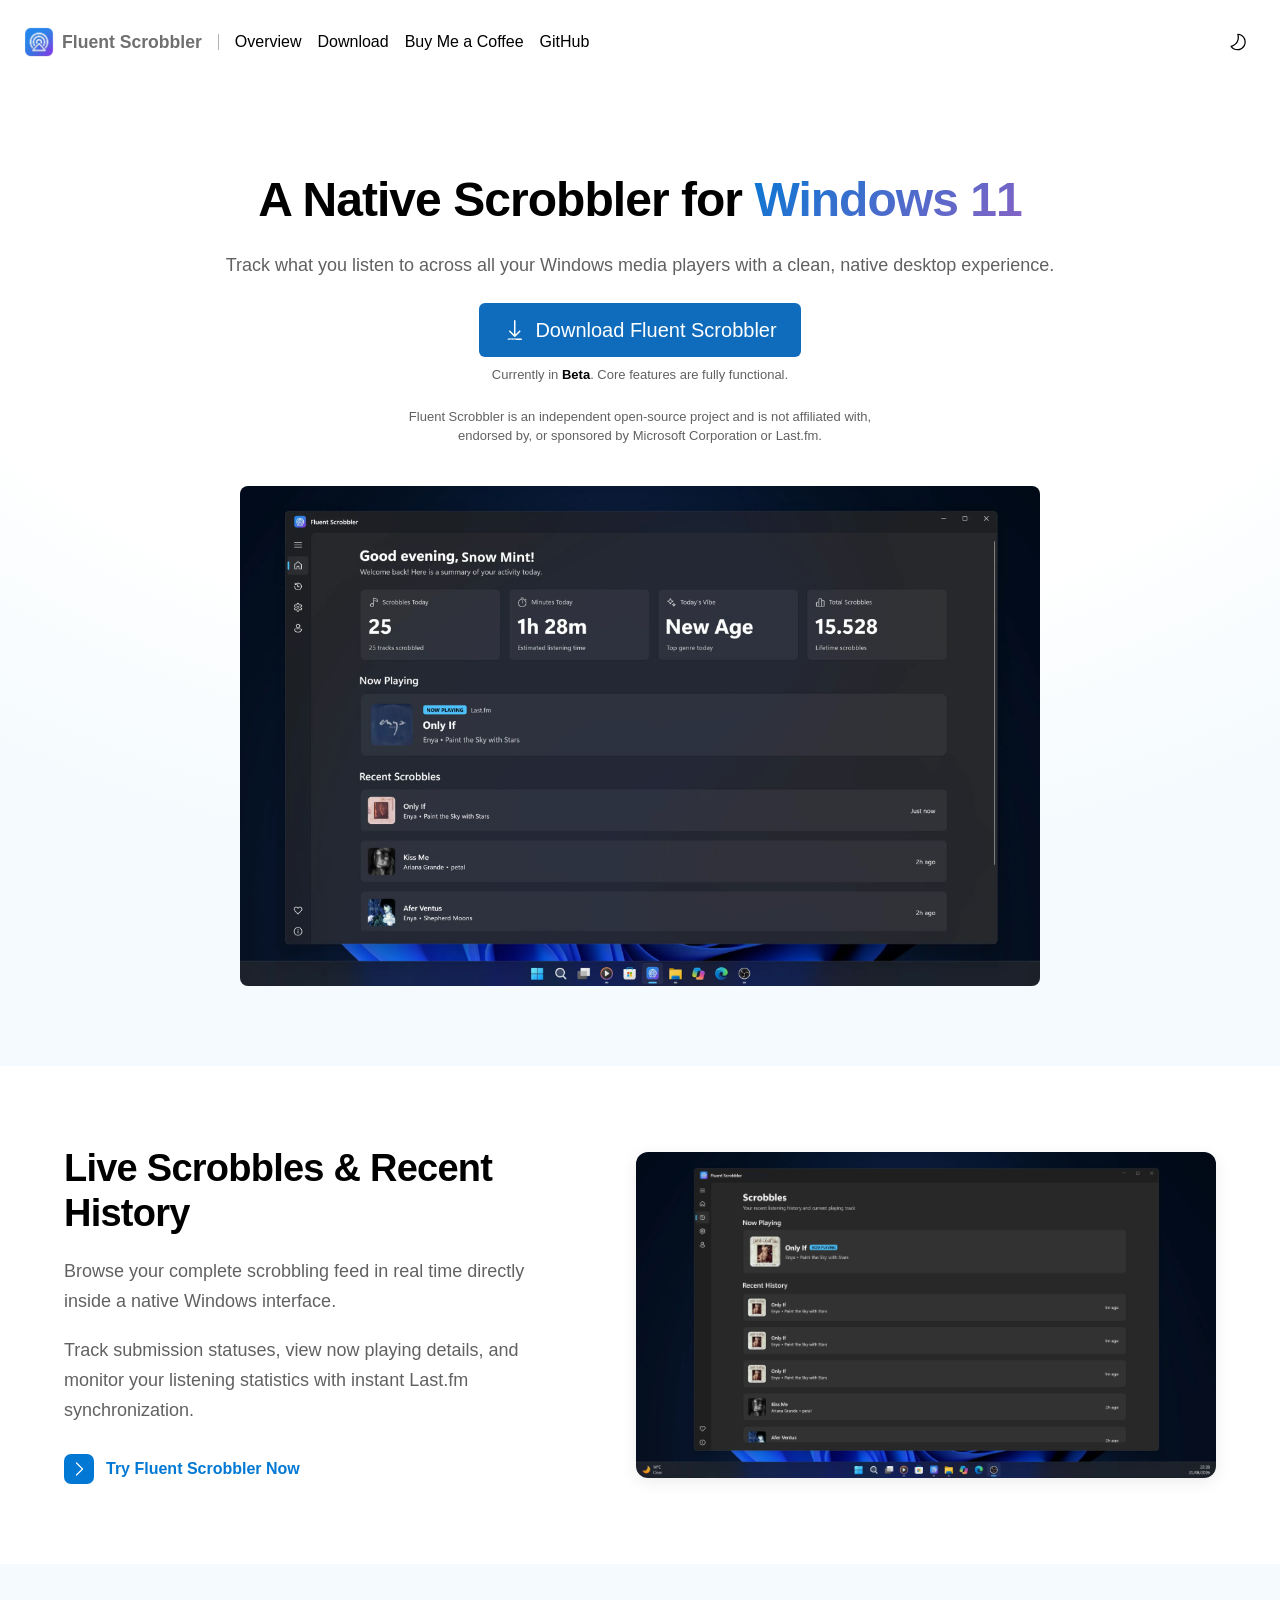
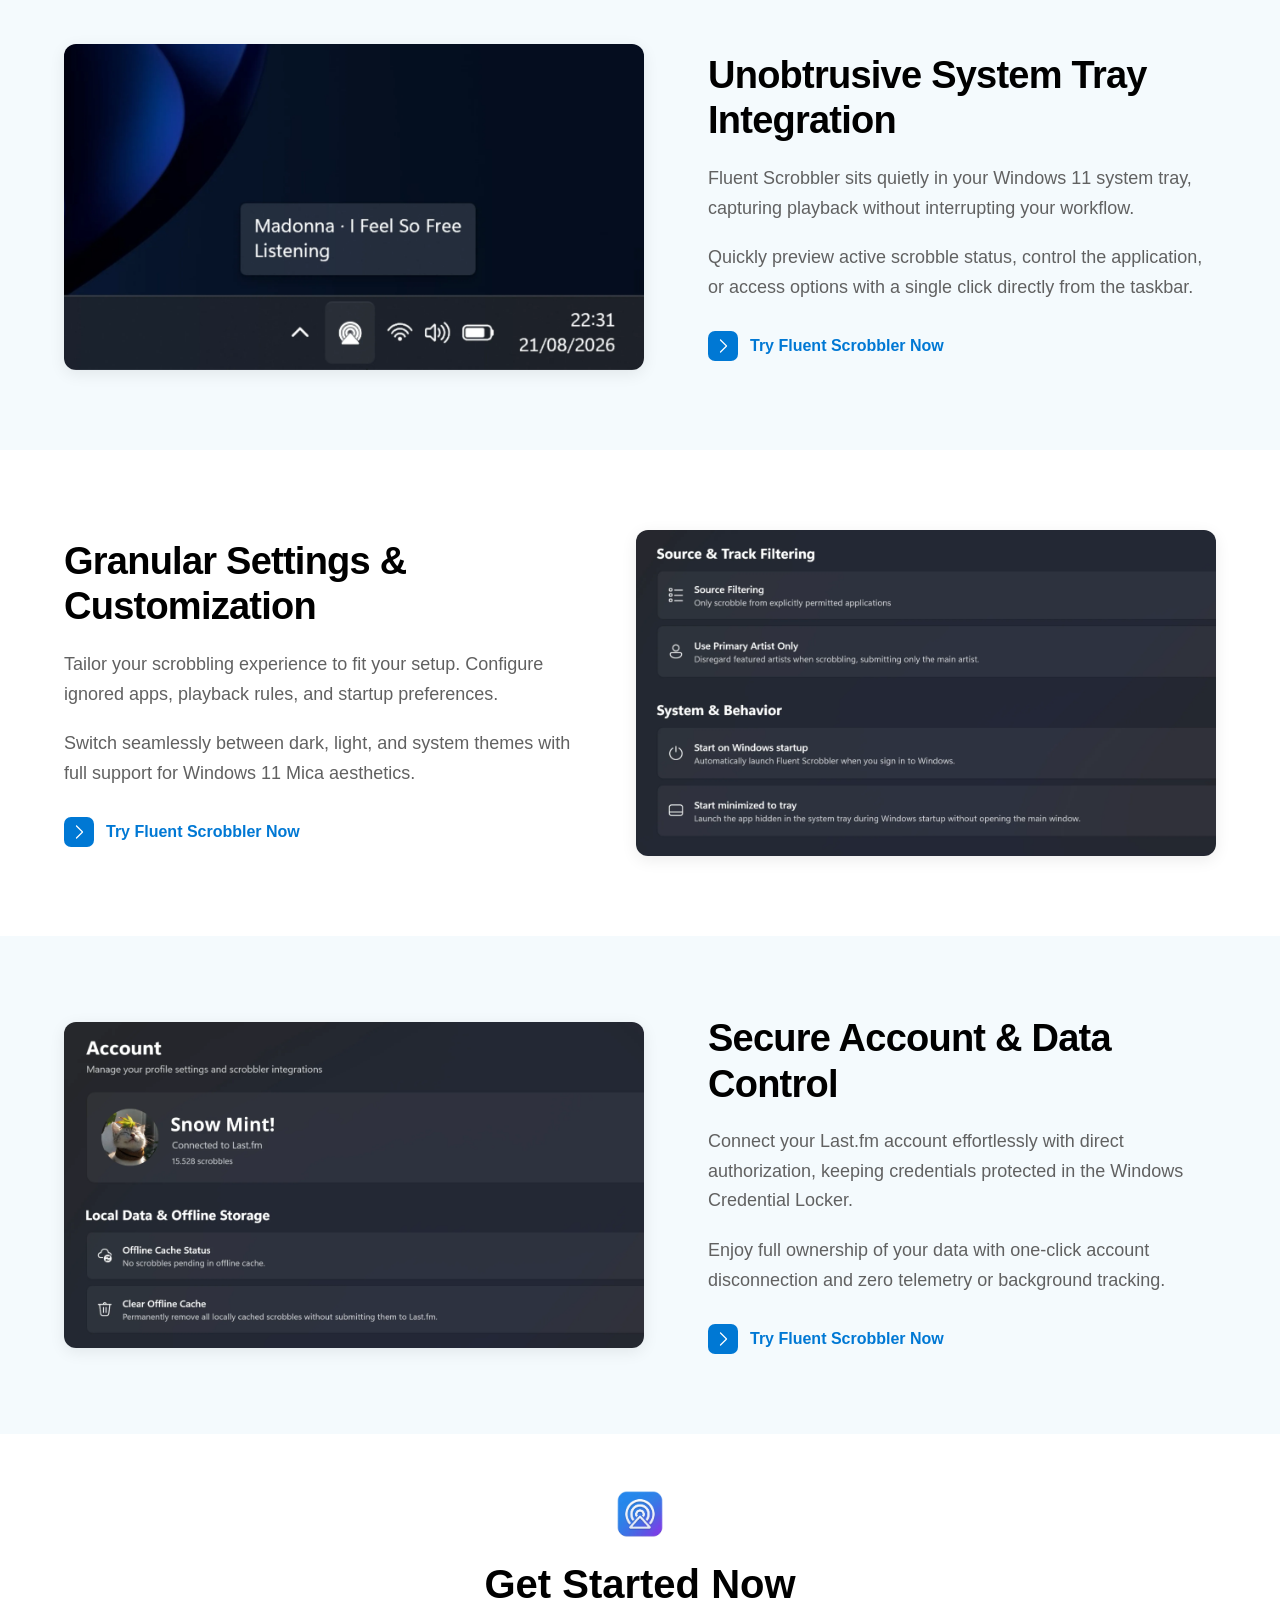
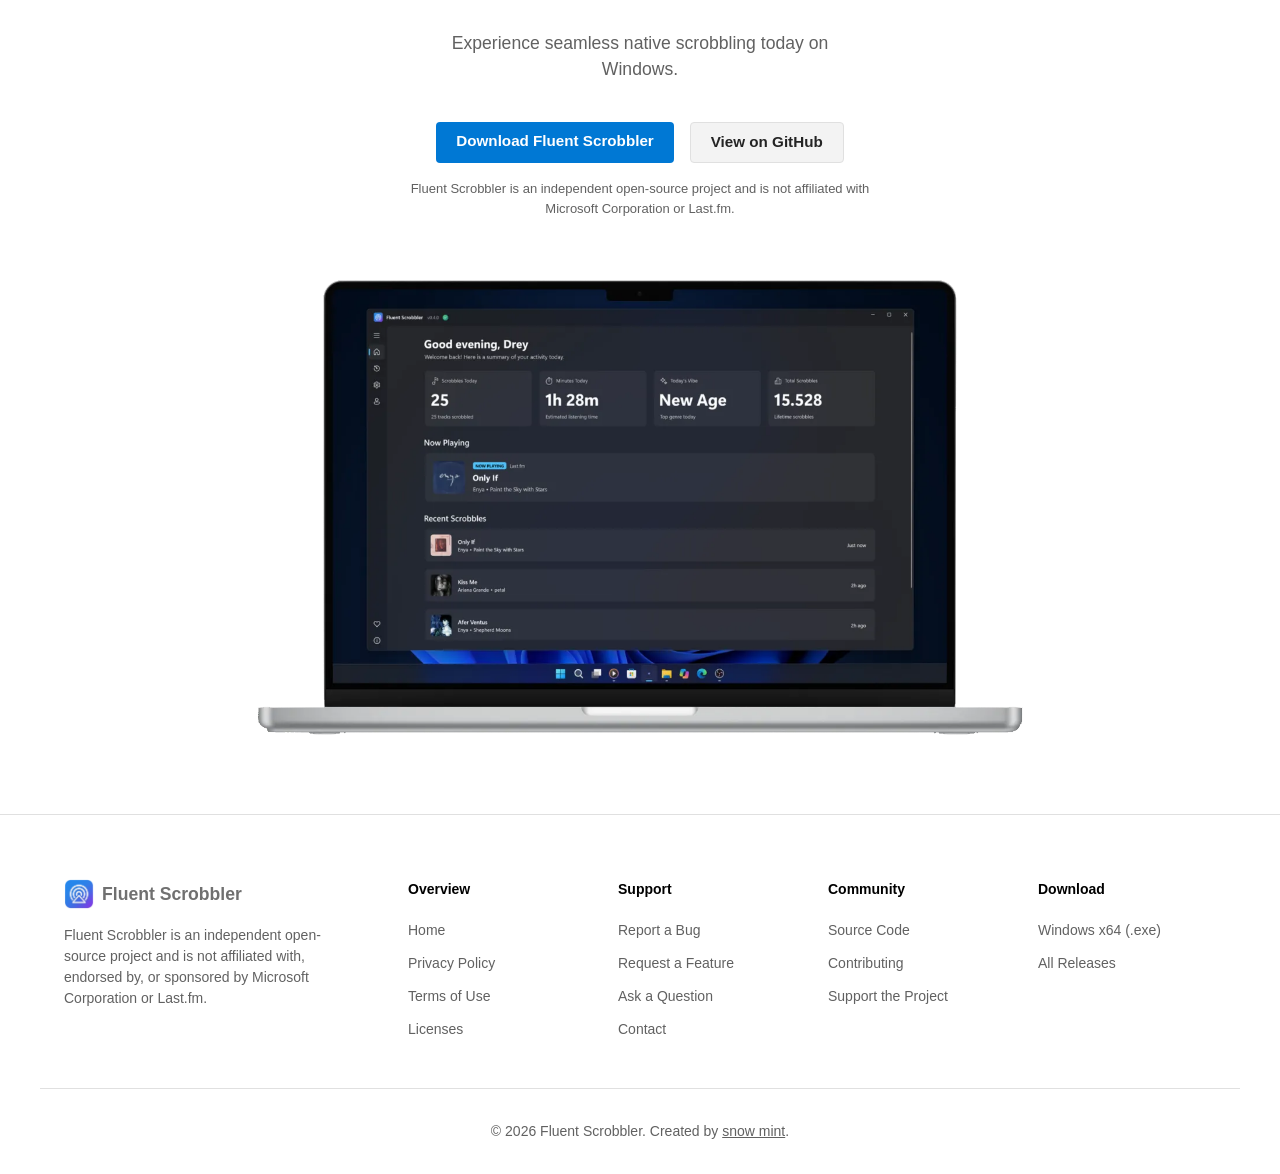
==== commit c017f639: "add google verification" ====
--- a/index.html
+++ b/index.html
@@ -16,6 +16,7 @@
       name="keywords"
       content="fluent scrobbler, last.fm scrobbler, windows 11 scrobbler, winui 3, native scrobbler, windows media scrobbler, open source scrobbler, lastfm windows, music scrobbler"
     />
+    <meta name="google-site-verification" content="o8yUQzgwJaDdduUxp62pQBIaOHGTHUSK1EhFHfpFtI4" />
     <meta name="author" content="snw-mint" />
     <meta name="robots" content="index, follow" />
     <meta name="language" content="English" />
@@ -466,7 +467,7 @@
         <div class="hero-visual-container">
           <img
             class="fluent-media"
-            src="assets/main.webp"
+            src="assets/download.webp"
             alt="Fluent Scrobbler Interface"
           />
         </div>
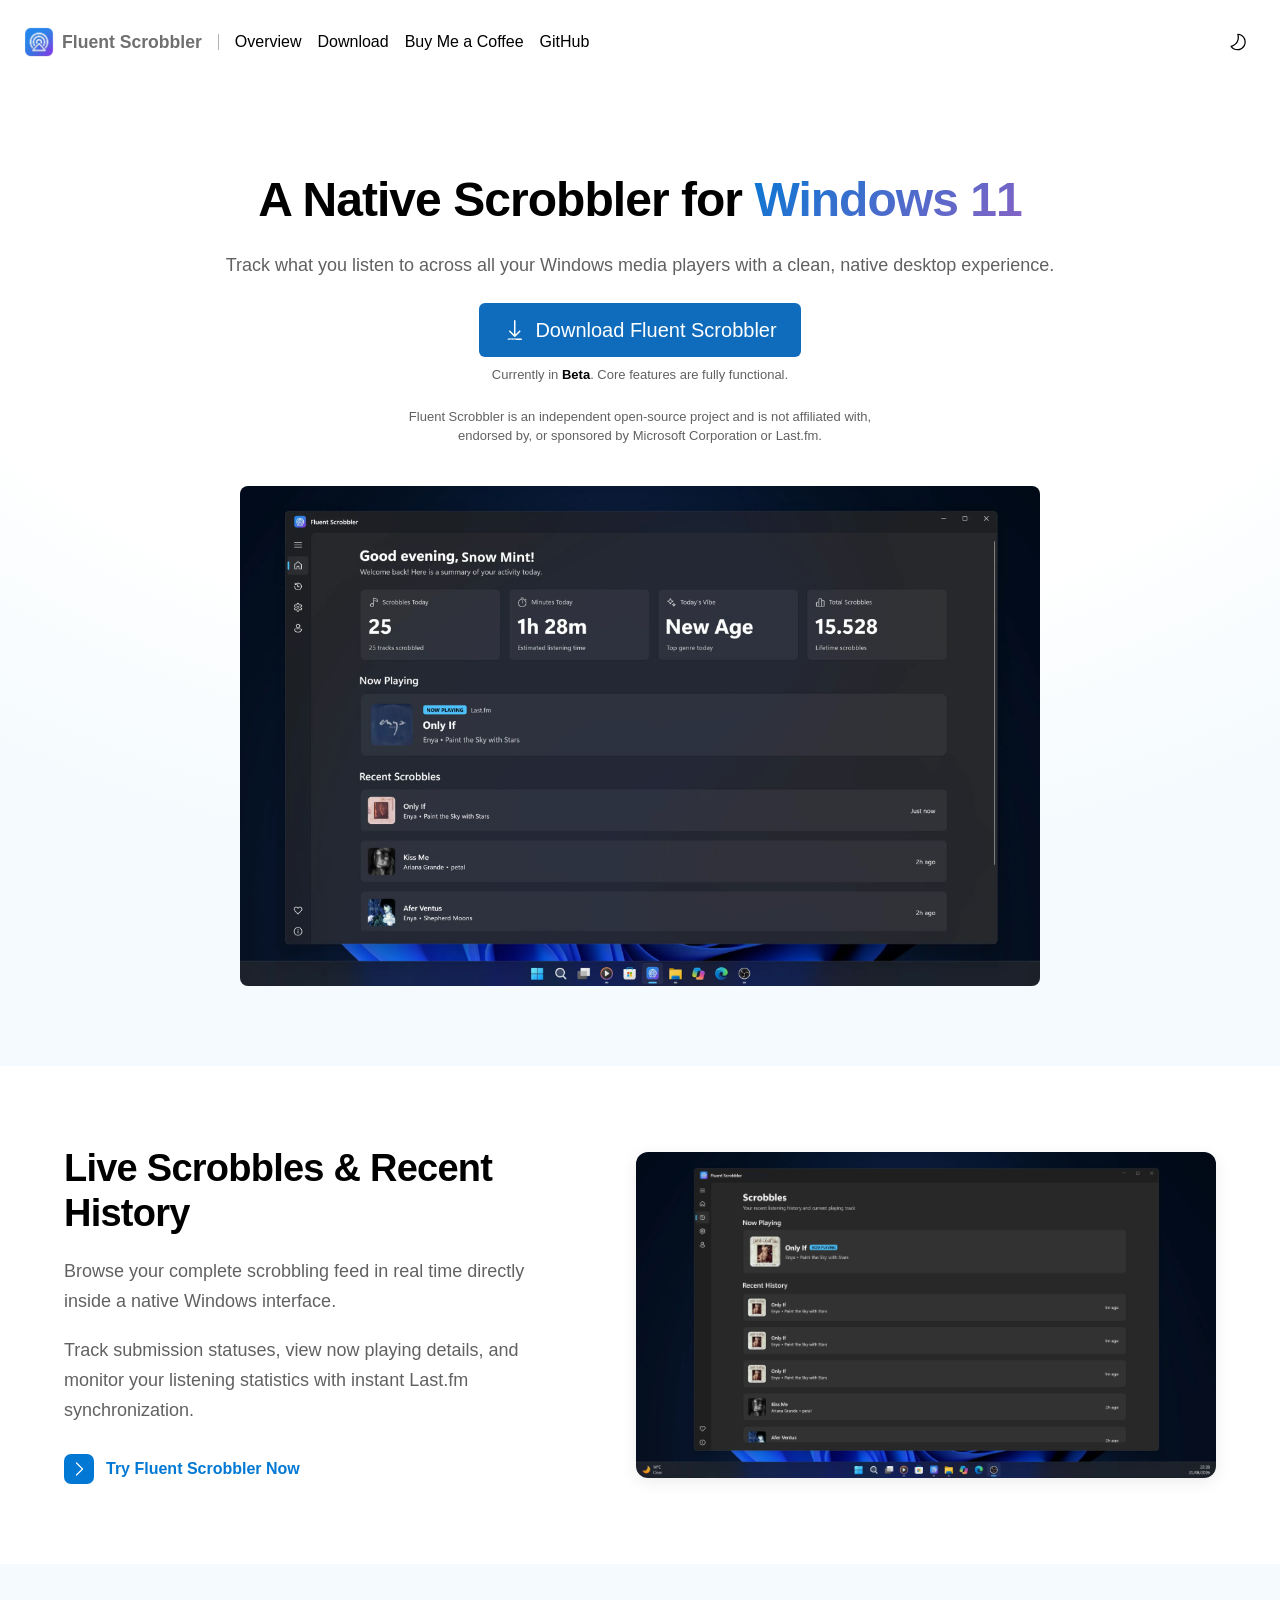
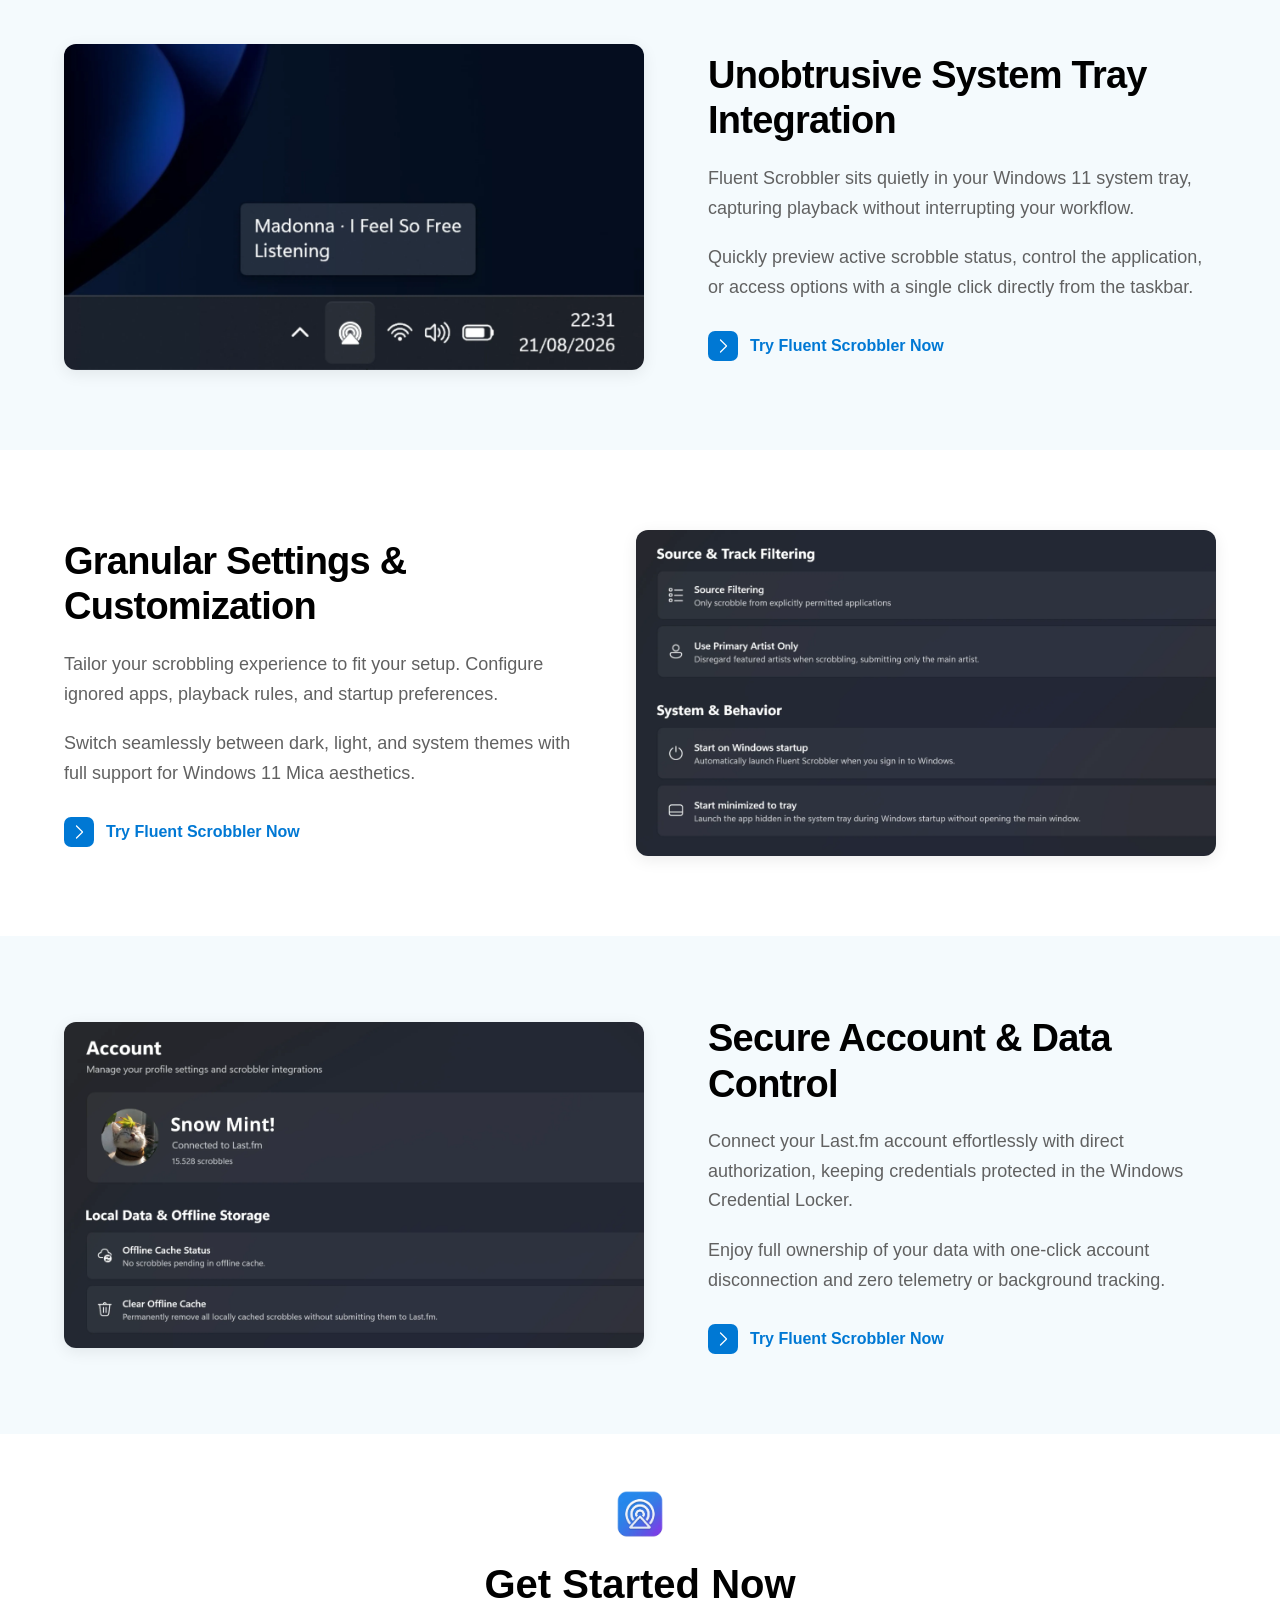
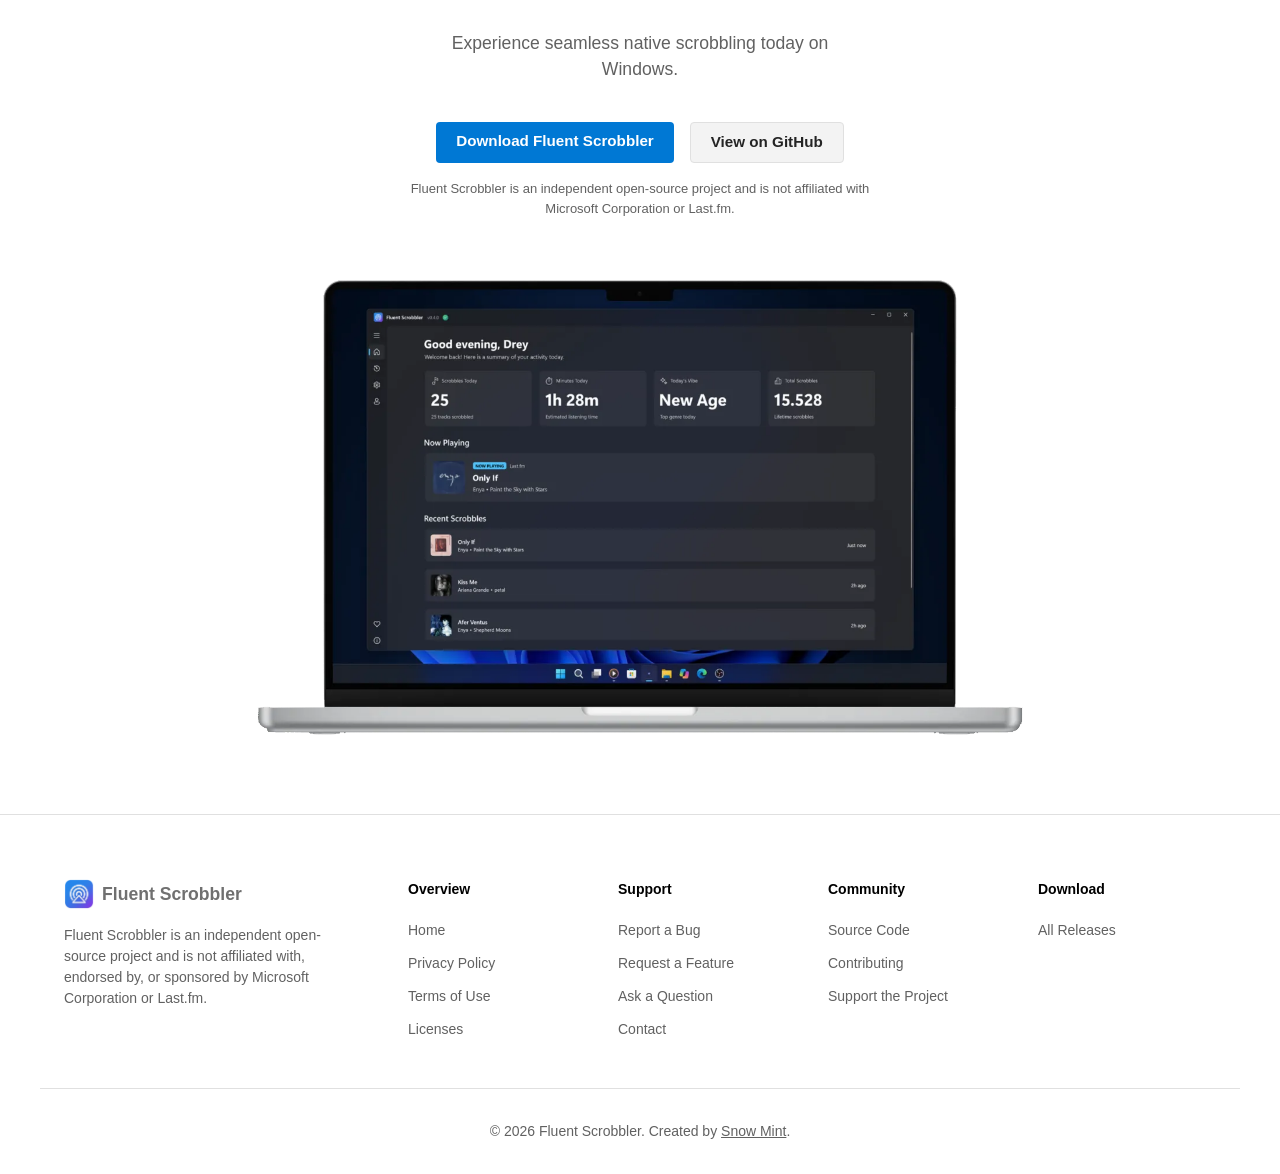
==== commit c4b17047: "fix footer" ====
--- a/index.html
+++ b/index.html
@@ -538,11 +538,6 @@
           <div class="footer-column">
             <h4>Download</h4>
             <a
-              href="https://github.com/snw-mint/fluent-scrobbler/releases/latest/download/FluentScrobbler-x64.exe"
-              download
-              >Windows x64 (.exe)</a
-            >
-            <a
               href="https://github.com/snw-mint/fluent-scrobbler/releases"
               target="_blank"
               rel="noopener noreferrer"
@@ -559,7 +554,7 @@
             href="https://github.com/snw-mint"
             target="_blank"
             rel="noopener noreferrer"
-            >snow mint</a
+            >Snow Mint</a
           >.
         </p>
       </div>
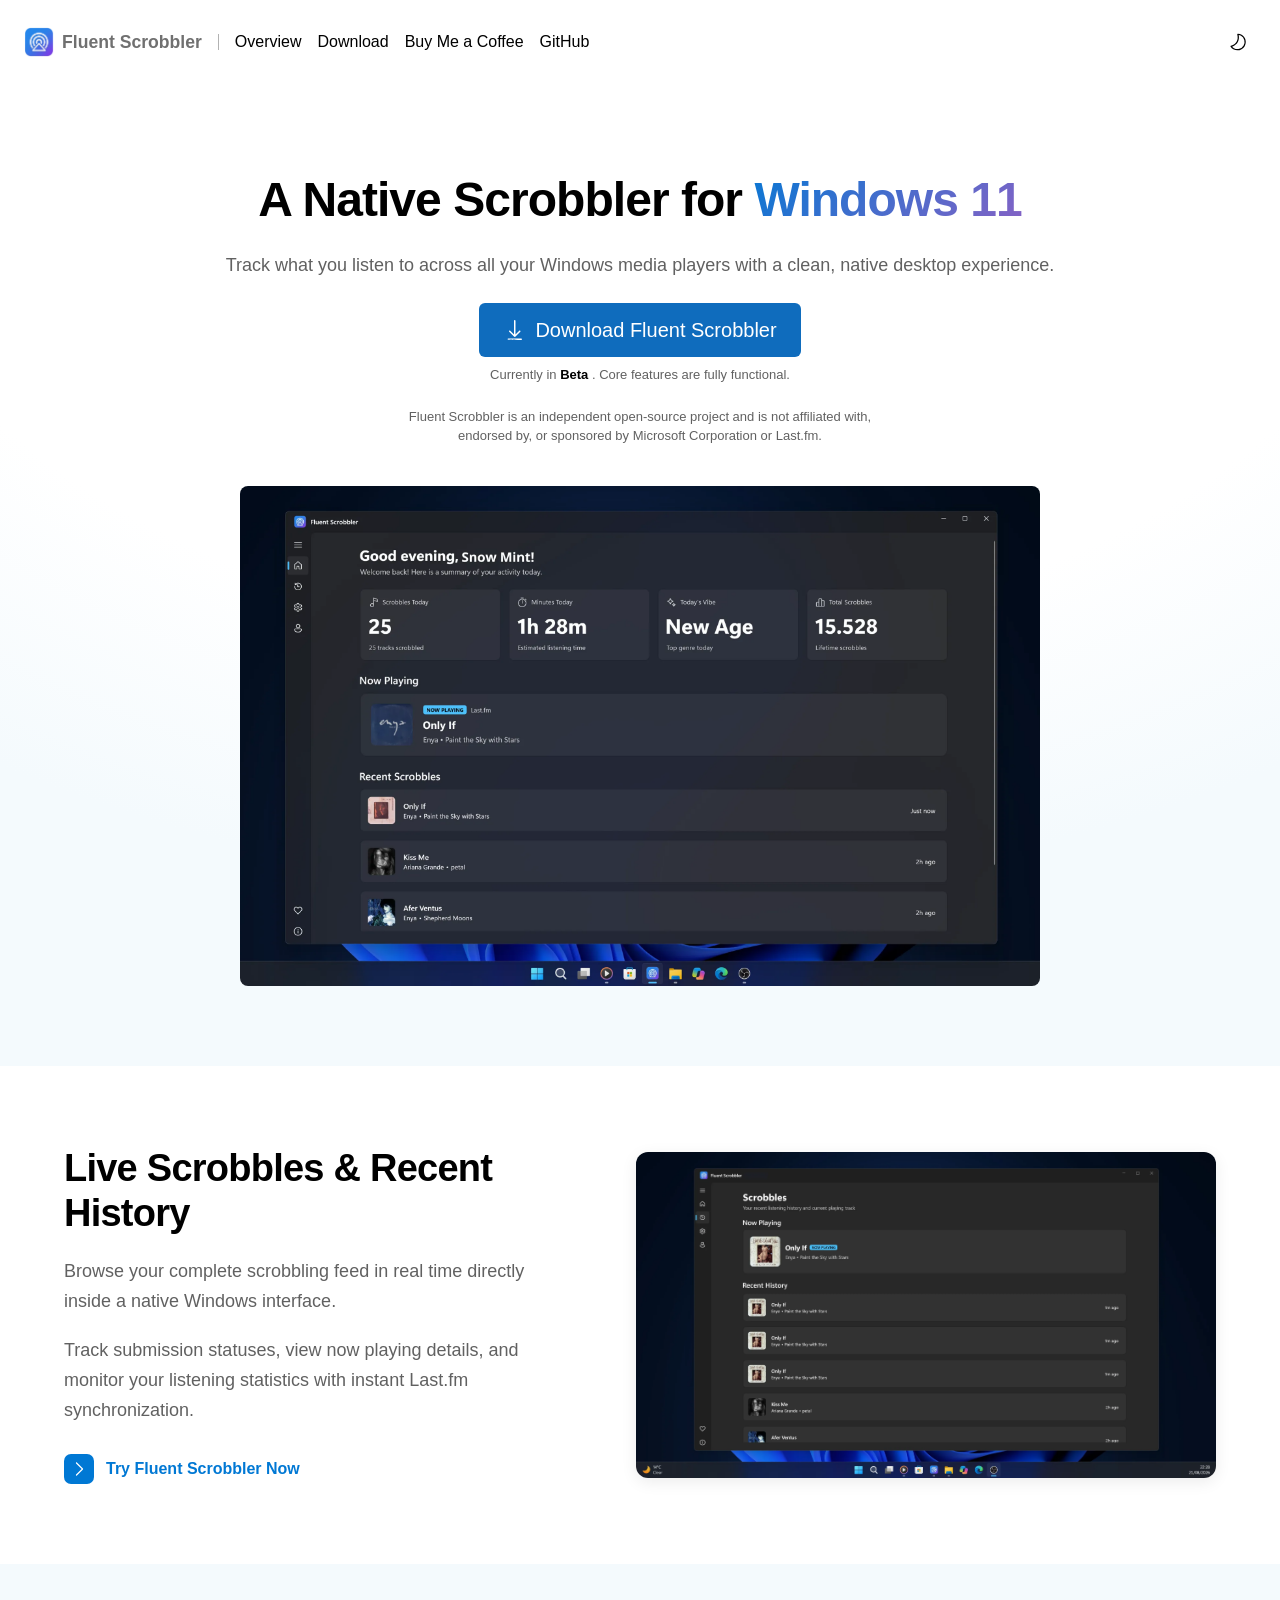
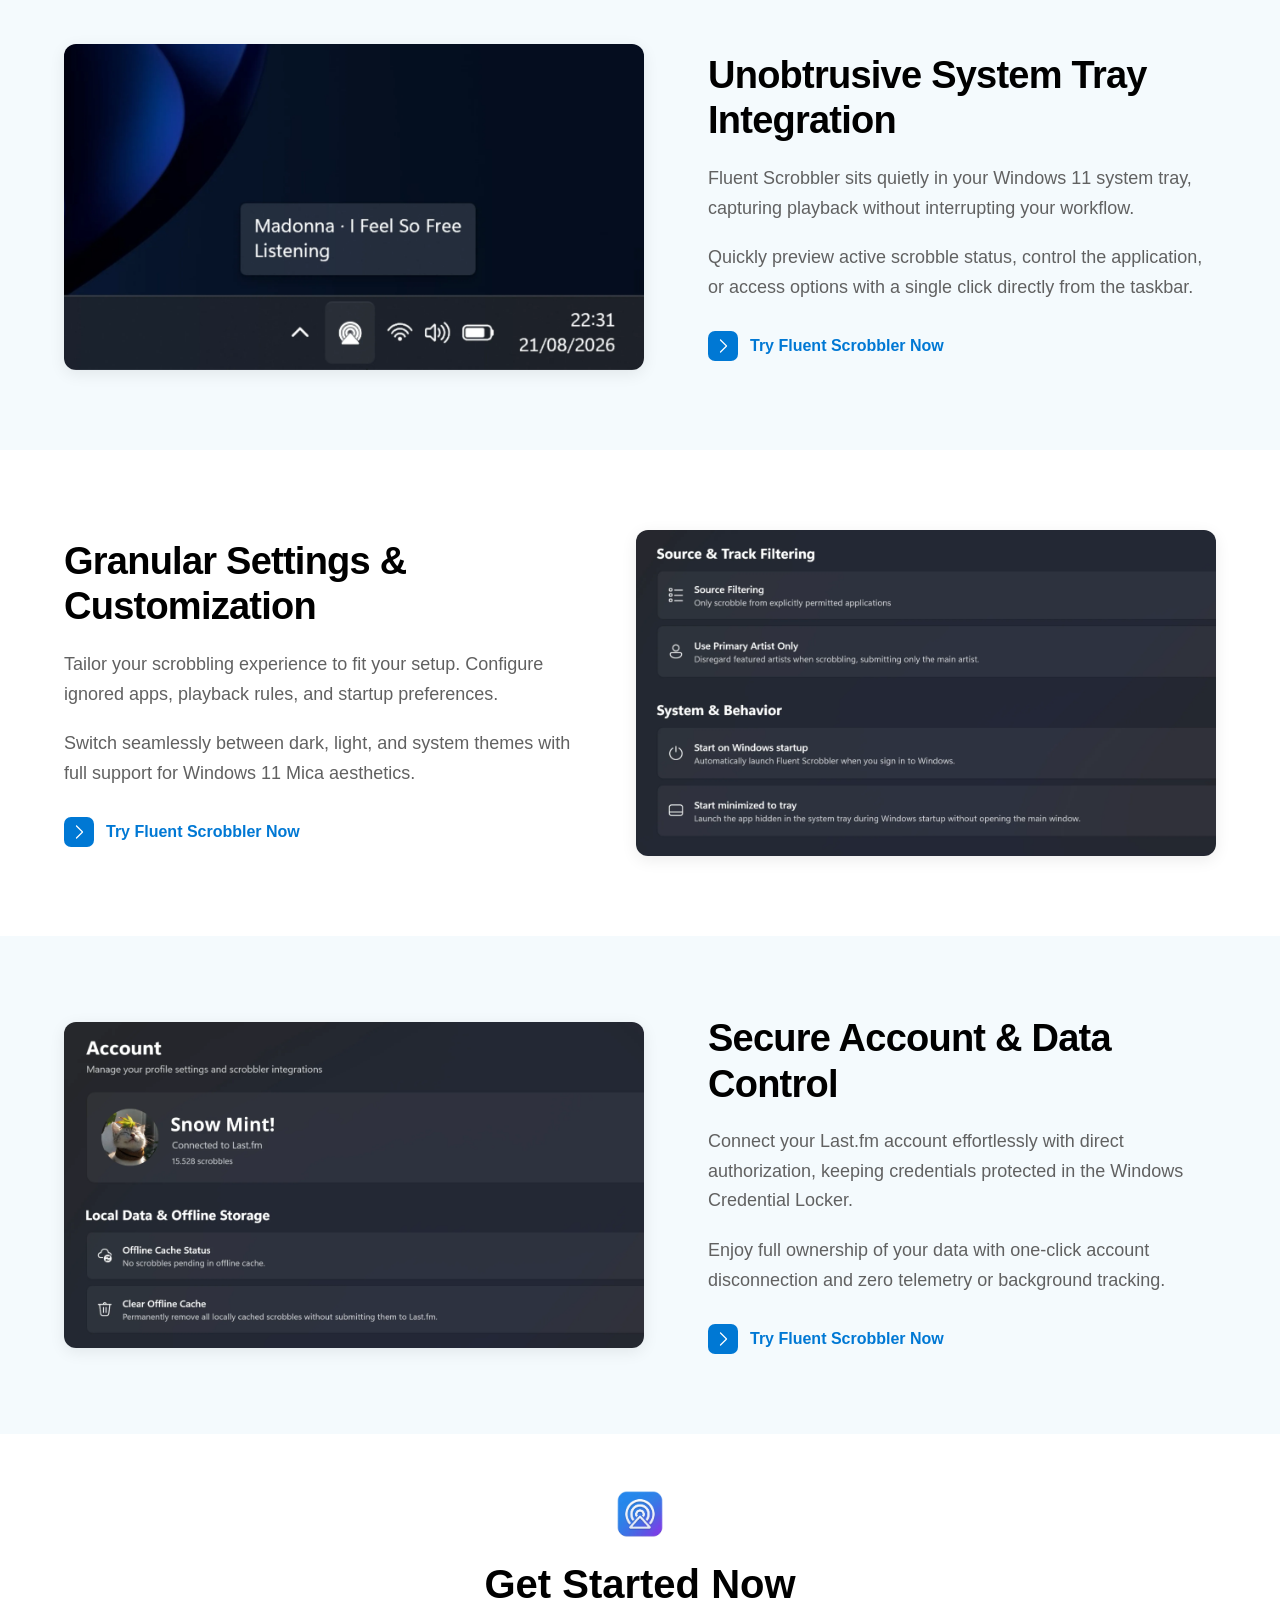
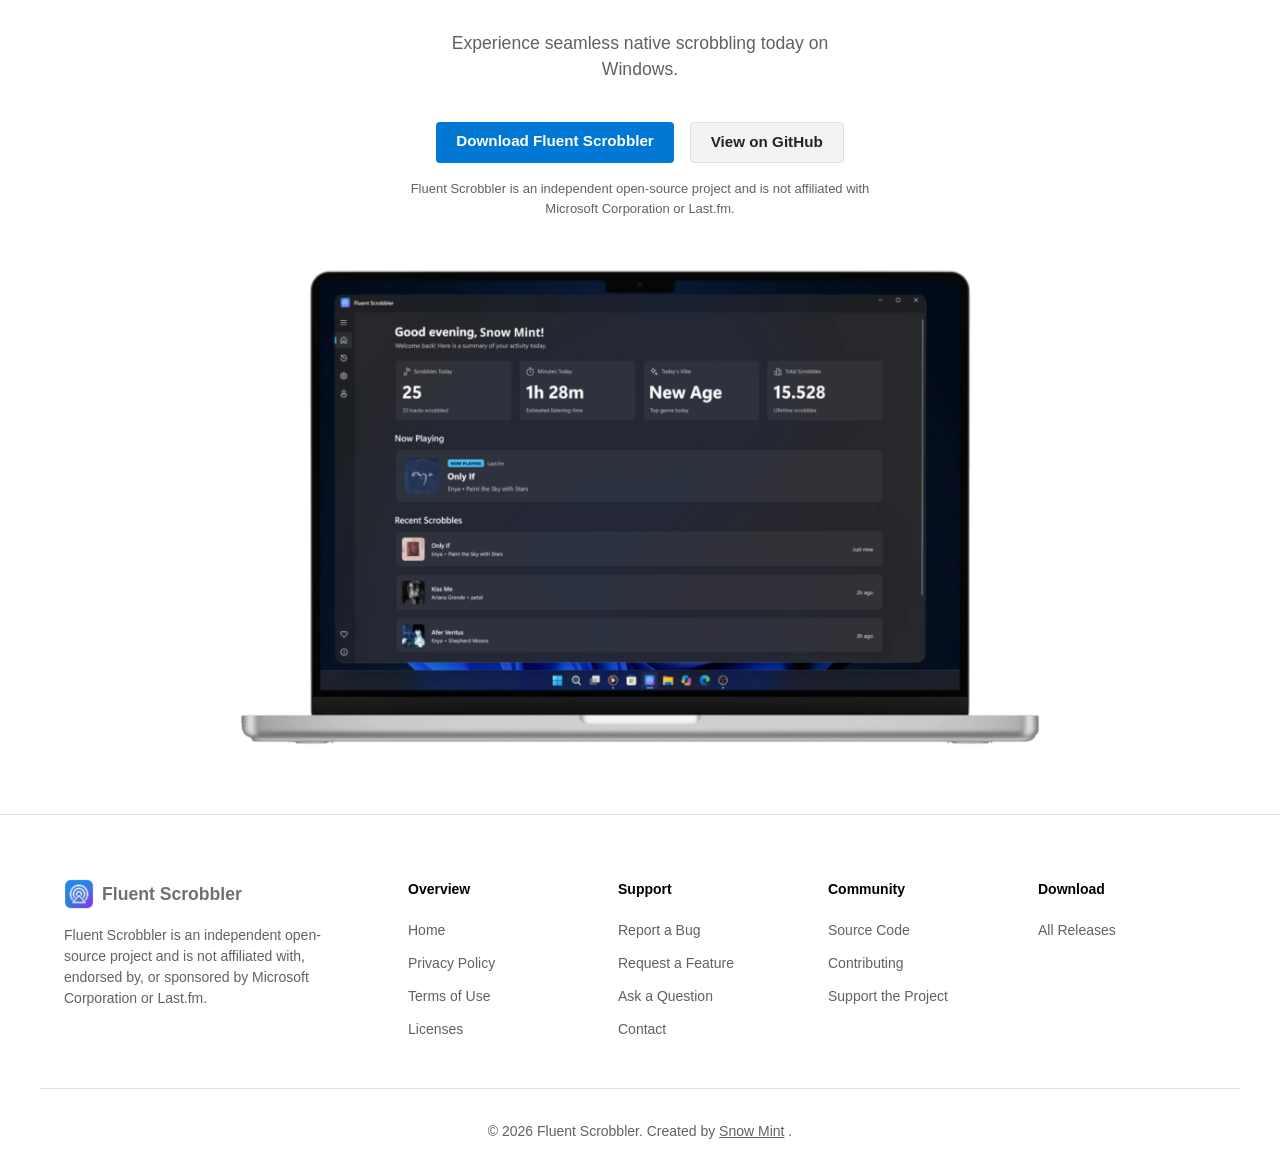
==== commit 381a2936: "update download page." ====
--- a/index.html
+++ b/index.html
@@ -4,82 +4,40 @@
     <meta charset="UTF-8" />
     <meta name="viewport" content="width=device-width, initial-scale=1.0" />
     <title>Fluent Scrobbler - Native Last.fm Scrobbler for Windows 11</title>
-    <meta
-      name="title"
-      content="Fluent Scrobbler - Native Last.fm Scrobbler for Windows 11"
-    />
-    <meta
-      name="description"
-      content="Fluent Scrobbler is a native, open-source Windows 11 scrobbler for Last.fm. Track media playback automatically with Windows System Media Controls, offline caching, and zero telemetry."
-    />
-    <meta
-      name="keywords"
-      content="fluent scrobbler, last.fm scrobbler, windows 11 scrobbler, winui 3, native scrobbler, windows media scrobbler, open source scrobbler, lastfm windows, music scrobbler"
-    />
+    <meta name="title" content="Fluent Scrobbler - Native Last.fm Scrobbler for Windows 11" />
+    <meta name="description" content="Fluent Scrobbler is a native, open-source Windows 11 scrobbler for Last.fm. Track media playback automatically with Windows System Media Controls, offline caching, and zero telemetry." />
+    <meta name="keywords" content="fluent scrobbler, last.fm scrobbler, windows 11 scrobbler, winui 3, native scrobbler, windows media scrobbler, open source scrobbler, lastfm windows, music scrobbler" />
     <meta name="google-site-verification" content="o8yUQzgwJaDdduUxp62pQBIaOHGTHUSK1EhFHfpFtI4" />
     <meta name="author" content="snw-mint" />
     <meta name="robots" content="index, follow" />
     <meta name="language" content="English" />
     <meta name="application-name" content="Fluent Scrobbler" />
     <meta property="og:type" content="website" />
-    <meta
-      property="og:url"
-      content="https://snw-mint.github.io/fluent-scrobbler/"
-    />
-    <meta
-      property="og:title"
-      content="Fluent Scrobbler - Native Last.fm Scrobbler for Windows 11"
-    />
-    <meta
-      property="og:description"
-      content="Fluent Scrobbler is a native, open-source Windows 11 scrobbler for Last.fm with system media controls, offline cache, and zero telemetry."
-    />
-    <meta
-      property="og:image"
-      content="https://snw-mint.github.io/fluent-scrobbler/assets/main.webp"
-    />
-    <meta
-      property="og:image:alt"
-      content="Fluent Scrobbler desktop interface preview"
-    />
+    <meta property="og:url" content="https://snw-mint.github.io/fluent-scrobbler/" />
+    <meta property="og:title" content="Fluent Scrobbler - Native Last.fm Scrobbler for Windows 11" />
+    <meta property="og:description" content="Fluent Scrobbler is a native, open-source Windows 11 scrobbler for Last.fm with system media controls, offline cache, and zero telemetry." />
+    <meta property="og:image" content="https://snw-mint.github.io/fluent-scrobbler/assets/main.webp" />
+    <meta property="og:image:alt" content="Fluent Scrobbler desktop interface preview" />
     <meta property="og:site_name" content="Fluent Scrobbler" />
     <meta property="og:locale" content="en_US" />
     <meta property="twitter:card" content="summary_large_image" />
-    <meta
-      property="twitter:url"
-      content="https://snw-mint.github.io/fluent-scrobbler/"
-    />
-    <meta
-      property="twitter:title"
-      content="Fluent Scrobbler - Native Last.fm Scrobbler for Windows 11"
-    />
-    <meta
-      property="twitter:description"
-      content="Fluent Scrobbler is a native, open-source Windows 11 scrobbler for Last.fm with system media controls, offline cache, and zero telemetry."
-    />
-    <meta
-      property="twitter:image"
-      content="https://snw-mint.github.io/fluent-scrobbler/assets/main.webp"
-    />
+    <meta property="twitter:url" content="https://snw-mint.github.io/fluent-scrobbler/" />
+    <meta property="twitter:title" content="Fluent Scrobbler - Native Last.fm Scrobbler for Windows 11" />
+    <meta property="twitter:description" content="Fluent Scrobbler is a native, open-source Windows 11 scrobbler for Last.fm with system media controls, offline cache, and zero telemetry." />
+    <meta property="twitter:image" content="https://snw-mint.github.io/fluent-scrobbler/assets/main.webp" />
     <link rel="apple-touch-icon" sizes="180x180" href="apple-touch-icon.png" />
     <link rel="icon" type="image/png" sizes="32x32" href="favicon-32x32.png" />
     <link rel="icon" type="image/png" sizes="16x16" href="favicon-16x16.png" />
     <link rel="manifest" href="site.webmanifest" />
     <meta name="theme-color" content="#0f6cbd" />
     <link rel="canonical" href="https://snw-mint.github.io/fluent-scrobbler/" />
-    <link
-      rel="alternate"
-      hreflang="en"
-      href="https://snw-mint.github.io/fluent-scrobbler/"
-    />
+    <link rel="alternate" hreflang="en" href="https://snw-mint.github.io/fluent-scrobbler/" />
     <link rel="stylesheet" href="style.css" />
     <script>
       (() => {
         try {
           const storedTheme = localStorage.getItem("theme-preference");
-          const prefersDark = window.matchMedia(
-            "(prefers-color-scheme: dark)",
-          ).matches;
+          const prefersDark = window.matchMedia("(prefers-color-scheme: dark)").matches;
           const theme = storedTheme || (prefersDark ? "dark" : "light");
           document.documentElement.setAttribute("data-theme", theme);
         } catch (e) {}
@@ -115,10 +73,7 @@
           "price": "0",
           "priceCurrency": "USD"
         },
-        "sameAs": [
-          "https://github.com/snw-mint/fluent-scrobbler",
-          "https://github.com/snw-mint/fluent-scrobbler/releases"
-        ]
+        "sameAs": ["https://github.com/snw-mint/fluent-scrobbler", "https://github.com/snw-mint/fluent-scrobbler/releases"]
       }
     </script>
   </head>
@@ -128,84 +83,33 @@
       <div class="container nav-content">
         <div class="nav-left">
           <div class="logo">
-            <img
-              class="logo-mark"
-              src="logo.webp"
-              alt="Fluent Scrobbler logo"
-            />
+            <img class="logo-mark" src="logo.webp" alt="Fluent Scrobbler logo" />
             <span>Fluent Scrobbler</span>
           </div>
           <div class="nav-divider"></div>
           <div class="nav-links">
             <a href="#overview">Overview</a>
             <a href="download.html">Download</a>
-            <a
-              href="https://buymeacoffee.com/snw.mint"
-              target="_blank"
-              rel="noopener"
-              >Buy Me a Coffee</a
-            >
-            <a
-              href="https://github.com/snw-mint/fluent-scrobbler"
-              target="_blank"
-              rel="noopener"
-              >GitHub</a
-            >
+            <a href="https://buymeacoffee.com/snw.mint" target="_blank" rel="noopener">Buy Me a Coffee</a>
+            <a href="https://github.com/snw-mint/fluent-scrobbler" target="_blank" rel="noopener">GitHub</a>
           </div>
         </div>
         <div class="nav-right">
-          <button
-            id="theme-switcher"
-            class="theme-switch"
-            aria-label="Toggle Dark Mode"
-          >
+          <button id="theme-switcher" class="theme-switch" aria-label="Toggle Dark Mode">
             <span class="theme-icon light-icon">
-              <svg
-                width="20"
-                height="20"
-                fill="none"
-                viewBox="0 0 24 24"
-                xmlns="http://www.w3.org/2000/svg"
-              >
-                <path
-                  d="M20.026 17.001c-2.762 4.784-8.879 6.423-13.663 3.661a9.964 9.964 0 0 1-3.234-2.983.75.75 0 0 1 .365-1.131c3.767-1.348 5.785-2.911 6.956-5.146 1.232-2.353 1.551-4.93.689-8.464a.75.75 0 0 1 .769-.926 9.961 9.961 0 0 1 4.457 1.327C21.149 6.1 22.788 12.217 20.025 17Zm-8.248-4.903c-1.25 2.388-3.31 4.099-6.817 5.499a8.492 8.492 0 0 0 2.152 1.766 8.501 8.501 0 1 0 8.502-14.725 8.485 8.485 0 0 0-2.792-1.016c.647 3.384.23 6.044-1.045 8.476Z"
-                  fill="currentColor"
-                />
+              <svg width="20" height="20" fill="none" viewBox="0 0 24 24" xmlns="http://www.w3.org/2000/svg">
+                <path d="M20.026 17.001c-2.762 4.784-8.879 6.423-13.663 3.661a9.964 9.964 0 0 1-3.234-2.983.75.75 0 0 1 .365-1.131c3.767-1.348 5.785-2.911 6.956-5.146 1.232-2.353 1.551-4.93.689-8.464a.75.75 0 0 1 .769-.926 9.961 9.961 0 0 1 4.457 1.327C21.149 6.1 22.788 12.217 20.025 17Zm-8.248-4.903c-1.25 2.388-3.31 4.099-6.817 5.499a8.492 8.492 0 0 0 2.152 1.766 8.501 8.501 0 1 0 8.502-14.725 8.485 8.485 0 0 0-2.792-1.016c.647 3.384.23 6.044-1.045 8.476Z" fill="currentColor" />
               </svg>
             </span>
             <span class="theme-icon dark-icon">
-              <svg
-                width="20"
-                height="20"
-                fill="none"
-                viewBox="0 0 24 24"
-                xmlns="http://www.w3.org/2000/svg"
-              >
-                <path
-                  d="M11.996 19.01a.75.75 0 0 1 .743.649l.007.102v1.5a.75.75 0 0 1-1.493.101l-.007-.101v-1.5a.75.75 0 0 1 .75-.75Zm6.022-2.072 1.06 1.06a.75.75 0 1 1-1.06 1.061l-1.06-1.06a.75.75 0 0 1 1.06-1.061Zm-10.983 0a.75.75 0 0 1 0 1.06L5.974 19.06a.75.75 0 0 1-1.06-1.06l1.06-1.061a.75.75 0 0 1 1.06 0ZM12 6.475a5.525 5.525 0 1 1 0 11.05 5.525 5.525 0 0 1 0-11.05Zm0 1.5a4.025 4.025 0 1 0 0 8.05 4.025 4.025 0 0 0 0-8.05Zm9.25 3.293a.75.75 0 0 1 .102 1.493l-.102.007h-1.5a.75.75 0 0 1-.102-1.493l.102-.007h1.5Zm-17-.029a.75.75 0 0 1 .102 1.494l-.102.006h-1.5a.75.75 0 0 1-.102-1.493l.102-.007h1.5Zm1.64-6.37.084.072 1.06 1.06a.75.75 0 0 1-.976 1.134l-.084-.073-1.06-1.06a.75.75 0 0 1 .976-1.134Zm13.188.072a.75.75 0 0 1 .073.977l-.073.084-1.06 1.06a.75.75 0 0 1-1.133-.976l.072-.084 1.06-1.061a.75.75 0 0 1 1.061 0ZM12 1.99a.75.75 0 0 1 .743.648l.007.102v1.5a.75.75 0 0 1-1.493.101l-.007-.102v-1.5a.75.75 0 0 1 .75-.75Z"
-                  fill="currentColor"
-                />
+              <svg width="20" height="20" fill="none" viewBox="0 0 24 24" xmlns="http://www.w3.org/2000/svg">
+                <path d="M11.996 19.01a.75.75 0 0 1 .743.649l.007.102v1.5a.75.75 0 0 1-1.493.101l-.007-.101v-1.5a.75.75 0 0 1 .75-.75Zm6.022-2.072 1.06 1.06a.75.75 0 1 1-1.06 1.061l-1.06-1.06a.75.75 0 0 1 1.06-1.061Zm-10.983 0a.75.75 0 0 1 0 1.06L5.974 19.06a.75.75 0 0 1-1.06-1.06l1.06-1.061a.75.75 0 0 1 1.06 0ZM12 6.475a5.525 5.525 0 1 1 0 11.05 5.525 5.525 0 0 1 0-11.05Zm0 1.5a4.025 4.025 0 1 0 0 8.05 4.025 4.025 0 0 0 0-8.05Zm9.25 3.293a.75.75 0 0 1 .102 1.493l-.102.007h-1.5a.75.75 0 0 1-.102-1.493l.102-.007h1.5Zm-17-.029a.75.75 0 0 1 .102 1.494l-.102.006h-1.5a.75.75 0 0 1-.102-1.493l.102-.007h1.5Zm1.64-6.37.084.072 1.06 1.06a.75.75 0 0 1-.976 1.134l-.084-.073-1.06-1.06a.75.75 0 0 1 .976-1.134Zm13.188.072a.75.75 0 0 1 .073.977l-.073.084-1.06 1.06a.75.75 0 0 1-1.133-.976l.072-.084 1.06-1.061a.75.75 0 0 1 1.061 0ZM12 1.99a.75.75 0 0 1 .743.648l.007.102v1.5a.75.75 0 0 1-1.493.101l-.007-.102v-1.5a.75.75 0 0 1 .75-.75Z" fill="currentColor" />
               </svg>
             </span>
           </button>
-          <button
-            id="mobile-menu-toggle"
-            class="mobile-menu-toggle"
-            aria-label="Toggle navigation menu"
-          >
-            <svg
-              width="24"
-              height="24"
-              viewBox="0 0 24 24"
-              fill="none"
-              xmlns="http://www.w3.org/2000/svg"
-            >
-              <path
-                d="M4 6h16M4 12h16M4 18h16"
-                stroke="currentColor"
-                stroke-width="2"
-                stroke-linecap="round"
-              />
+          <button id="mobile-menu-toggle" class="mobile-menu-toggle" aria-label="Toggle navigation menu">
+            <svg width="24" height="24" viewBox="0 0 24 24" fill="none" xmlns="http://www.w3.org/2000/svg">
+              <path d="M4 6h16M4 12h16M4 18h16" stroke="currentColor" stroke-width="2" stroke-linecap="round" />
             </svg>
           </button>
         </div>
@@ -215,45 +119,26 @@
     <header class="hero" id="overview">
       <div class="container hero-content">
         <h1 class="title">
-          A Native Scrobbler for <span class="gradient-text">Windows 11</span>
+          A Native Scrobbler for
+          <span class="gradient-text">Windows 11</span>
         </h1>
-        <p class="subtitle">
-          Track what you listen to across all your Windows media players with a
-          clean, native desktop experience.
-        </p>
+        <p class="subtitle">Track what you listen to across all your Windows media players with a clean, native desktop experience.</p>
 
         <a href="download.html" class="main-download-btn">
-          <svg
-            width="24"
-            height="24"
-            viewBox="0 0 24 24"
-            fill="none"
-            xmlns="http://www.w3.org/2000/svg"
-          >
-            <path
-              d="M18.2498 20.5009C18.664 20.5008 19 20.8365 19 21.2507C19 21.6649 18.6644 22.0008 18.2502 22.0047C4.836 22.0048 4.5 21.6691 4.5 21.2549C4.5 20.8407 4.83557 20.5048 5.24978 20.5047L18.2498 20.5009ZM11.6482 2.01271L11.75 2.00586C12.1297 2.00586 12.4435 2.28801 12.4932 2.65409L12.5 2.75586L12.499 16.4409L16.2208 12.7205C16.4871 12.4543 16.9038 12.4301 17.1974 12.648L17.2815 12.7206C17.5477 12.9869 17.5719 13.4036 17.354 13.6972L17.2814 13.7813L12.2837 18.7779C12.0176 19.044 11.6012 19.0683 11.3076 18.8507L11.2235 18.7782L6.22003 13.7816C5.92694 13.4889 5.92661 13.014 6.21931 12.7209C6.48539 12.4545 6.90204 12.43 7.1958 12.6477L7.27997 12.7202L10.999 16.4339L11 2.75586C11 2.37616 11.2822 2.06237 11.6482 2.01271L11.75 2.00586L11.6482 2.01271Z"
-              fill="#fff"
-            />
+          <svg width="24" height="24" viewBox="0 0 24 24" fill="none" xmlns="http://www.w3.org/2000/svg">
+            <path d="M18.2498 20.5009C18.664 20.5008 19 20.8365 19 21.2507C19 21.6649 18.6644 22.0008 18.2502 22.0047C4.836 22.0048 4.5 21.6691 4.5 21.2549C4.5 20.8407 4.83557 20.5048 5.24978 20.5047L18.2498 20.5009ZM11.6482 2.01271L11.75 2.00586C12.1297 2.00586 12.4435 2.28801 12.4932 2.65409L12.5 2.75586L12.499 16.4409L16.2208 12.7205C16.4871 12.4543 16.9038 12.4301 17.1974 12.648L17.2815 12.7206C17.5477 12.9869 17.5719 13.4036 17.354 13.6972L17.2814 13.7813L12.2837 18.7779C12.0176 19.044 11.6012 19.0683 11.3076 18.8507L11.2235 18.7782L6.22003 13.7816C5.92694 13.4889 5.92661 13.014 6.21931 12.7209C6.48539 12.4545 6.90204 12.43 7.1958 12.6477L7.27997 12.7202L10.999 16.4339L11 2.75586C11 2.37616 11.2822 2.06237 11.6482 2.01271L11.75 2.00586L11.6482 2.01271Z" fill="#fff" />
           </svg>
           <span>Download Fluent Scrobbler</span>
         </a>
         <p class="beta-disclaimer">
-          Currently in <strong>Beta</strong>. Core features are fully
-          functional.
+          Currently in
+          <strong>Beta</strong>
+          . Core features are fully functional.
         </p>
-        <p class="download-disclaimer">
-          Fluent Scrobbler is an independent open-source project and is not
-          affiliated with, endorsed by, or sponsored by Microsoft Corporation or
-          Last.fm.
-        </p>
+        <p class="download-disclaimer">Fluent Scrobbler is an independent open-source project and is not affiliated with, endorsed by, or sponsored by Microsoft Corporation or Last.fm.</p>
 
         <div class="hero-visual-container">
-          <img
-            id="hero-fallback"
-            class="fluent-media"
-            src="assets/main.webp"
-            alt="Fluent Scrobbler Interface"
-          />
+          <img id="hero-fallback" class="fluent-media" src="assets/main.webp" alt="Fluent Scrobbler Interface" />
         </div>
       </div>
     </header>
@@ -263,40 +148,19 @@
         <div class="showcase-row">
           <div class="showcase-content">
             <h2 class="showcase-title">Live Scrobbles & Recent History</h2>
-            <p class="showcase-desc">
-              Browse your complete scrobbling feed in real time directly inside
-              a native Windows interface.
-            </p>
-            <p class="showcase-desc">
-              Track submission statuses, view now playing details, and monitor
-              your listening statistics with instant Last.fm synchronization.
-            </p>
+            <p class="showcase-desc">Browse your complete scrobbling feed in real time directly inside a native Windows interface.</p>
+            <p class="showcase-desc">Track submission statuses, view now playing details, and monitor your listening statistics with instant Last.fm synchronization.</p>
             <a href="download.html" class="feature-cta-btn">
               <span class="cta-icon-box">
-                <svg
-                  width="24"
-                  height="24"
-                  viewBox="0 0 24 24"
-                  fill="none"
-                  xmlns="http://www.w3.org/2000/svg"
-                >
-                  <path
-                    d="M8.46967 4.21967C8.17678 4.51256 8.17678 4.98744 8.46967 5.28033L15.1893 12L8.46967 18.7197C8.17678 19.0126 8.17678 19.4874 8.46967 19.7803C8.76256 20.0732 9.23744 20.0732 9.53033 19.7803L16.7803 12.5303C17.0732 12.2374 17.0732 11.7626 16.7803 11.4697L9.53033 4.21967C9.23744 3.92678 8.76256 3.92678 8.46967 4.21967Z"
-                    fill="#fff"
-                  />
+                <svg width="24" height="24" viewBox="0 0 24 24" fill="none" xmlns="http://www.w3.org/2000/svg">
+                  <path d="M8.46967 4.21967C8.17678 4.51256 8.17678 4.98744 8.46967 5.28033L15.1893 12L8.46967 18.7197C8.17678 19.0126 8.17678 19.4874 8.46967 19.7803C8.76256 20.0732 9.23744 20.0732 9.53033 19.7803L16.7803 12.5303C17.0732 12.2374 17.0732 11.7626 16.7803 11.4697L9.53033 4.21967C9.23744 3.92678 8.76256 3.92678 8.46967 4.21967Z" fill="#fff" />
                 </svg>
               </span>
               <span class="cta-text">Try Fluent Scrobbler Now</span>
             </a>
           </div>
           <div class="showcase-image-wrapper">
-            <img
-              src="assets/section1.webp"
-              alt="Live Scrobbles & Recent History"
-              class="showcase-img"
-              width="2731"
-              height="1536"
-            />
+            <img src="assets/section1.webp" alt="Live Scrobbles & Recent History" class="showcase-img" width="2731" height="1536" />
           </div>
         </div>
       </div>
@@ -307,40 +171,19 @@
         <div class="showcase-row row-reverse">
           <div class="showcase-content">
             <h2 class="showcase-title">Unobtrusive System Tray Integration</h2>
-            <p class="showcase-desc">
-              Fluent Scrobbler sits quietly in your Windows 11 system tray,
-              capturing playback without interrupting your workflow.
-            </p>
-            <p class="showcase-desc">
-              Quickly preview active scrobble status, control the application,
-              or access options with a single click directly from the taskbar.
-            </p>
+            <p class="showcase-desc">Fluent Scrobbler sits quietly in your Windows 11 system tray, capturing playback without interrupting your workflow.</p>
+            <p class="showcase-desc">Quickly preview active scrobble status, control the application, or access options with a single click directly from the taskbar.</p>
             <a href="download.html" class="feature-cta-btn">
               <span class="cta-icon-box">
-                <svg
-                  width="24"
-                  height="24"
-                  viewBox="0 0 24 24"
-                  fill="none"
-                  xmlns="http://www.w3.org/2000/svg"
-                >
-                  <path
-                    d="M8.46967 4.21967C8.17678 4.51256 8.17678 4.98744 8.46967 5.28033L15.1893 12L8.46967 18.7197C8.17678 19.0126 8.17678 19.4874 8.46967 19.7803C8.76256 20.0732 9.23744 20.0732 9.53033 19.7803L16.7803 12.5303C17.0732 12.2374 17.0732 11.7626 16.7803 11.4697L9.53033 4.21967C9.23744 3.92678 8.76256 3.92678 8.46967 4.21967Z"
-                    fill="#fff"
-                  />
+                <svg width="24" height="24" viewBox="0 0 24 24" fill="none" xmlns="http://www.w3.org/2000/svg">
+                  <path d="M8.46967 4.21967C8.17678 4.51256 8.17678 4.98744 8.46967 5.28033L15.1893 12L8.46967 18.7197C8.17678 19.0126 8.17678 19.4874 8.46967 19.7803C8.76256 20.0732 9.23744 20.0732 9.53033 19.7803L16.7803 12.5303C17.0732 12.2374 17.0732 11.7626 16.7803 11.4697L9.53033 4.21967C9.23744 3.92678 8.76256 3.92678 8.46967 4.21967Z" fill="#fff" />
                 </svg>
               </span>
               <span class="cta-text">Try Fluent Scrobbler Now</span>
             </a>
           </div>
           <div class="showcase-image-wrapper">
-            <img
-              src="assets/section2.webp"
-              alt="Unobtrusive System Tray Integration"
-              class="showcase-img"
-              width="2731"
-              height="1536"
-            />
+            <img src="assets/section2.webp" alt="Unobtrusive System Tray Integration" class="showcase-img" width="2731" height="1536" />
           </div>
         </div>
       </div>
@@ -351,40 +194,19 @@
         <div class="showcase-row">
           <div class="showcase-content">
             <h2 class="showcase-title">Granular Settings & Customization</h2>
-            <p class="showcase-desc">
-              Tailor your scrobbling experience to fit your setup. Configure
-              ignored apps, playback rules, and startup preferences.
-            </p>
-            <p class="showcase-desc">
-              Switch seamlessly between dark, light, and system themes with full
-              support for Windows 11 Mica aesthetics.
-            </p>
+            <p class="showcase-desc">Tailor your scrobbling experience to fit your setup. Configure ignored apps, playback rules, and startup preferences.</p>
+            <p class="showcase-desc">Switch seamlessly between dark, light, and system themes with full support for Windows 11 Mica aesthetics.</p>
             <a href="download.html" class="feature-cta-btn">
               <span class="cta-icon-box">
-                <svg
-                  width="24"
-                  height="24"
-                  viewBox="0 0 24 24"
-                  fill="none"
-                  xmlns="http://www.w3.org/2000/svg"
-                >
-                  <path
-                    d="M8.46967 4.21967C8.17678 4.51256 8.17678 4.98744 8.46967 5.28033L15.1893 12L8.46967 18.7197C8.17678 19.0126 8.17678 19.4874 8.46967 19.7803C8.76256 20.0732 9.23744 20.0732 9.53033 19.7803L16.7803 12.5303C17.0732 12.2374 17.0732 11.7626 16.7803 11.4697L9.53033 4.21967C9.23744 3.92678 8.76256 3.92678 8.46967 4.21967Z"
-                    fill="#fff"
-                  />
+                <svg width="24" height="24" viewBox="0 0 24 24" fill="none" xmlns="http://www.w3.org/2000/svg">
+                  <path d="M8.46967 4.21967C8.17678 4.51256 8.17678 4.98744 8.46967 5.28033L15.1893 12L8.46967 18.7197C8.17678 19.0126 8.17678 19.4874 8.46967 19.7803C8.76256 20.0732 9.23744 20.0732 9.53033 19.7803L16.7803 12.5303C17.0732 12.2374 17.0732 11.7626 16.7803 11.4697L9.53033 4.21967C9.23744 3.92678 8.76256 3.92678 8.46967 4.21967Z" fill="#fff" />
                 </svg>
               </span>
               <span class="cta-text">Try Fluent Scrobbler Now</span>
             </a>
           </div>
           <div class="showcase-image-wrapper">
-            <img
-              src="assets/section.webp"
-              alt="Granular Settings & Customization"
-              class="showcase-img"
-              width="2731"
-              height="1536"
-            />
+            <img src="assets/section.webp" alt="Granular Settings & Customization" class="showcase-img" width="2731" height="1536" />
           </div>
         </div>
       </div>
@@ -395,41 +217,19 @@
         <div class="showcase-row row-reverse">
           <div class="showcase-content">
             <h2 class="showcase-title">Secure Account & Data Control</h2>
-            <p class="showcase-desc">
-              Connect your Last.fm account effortlessly with direct
-              authorization, keeping credentials protected in the Windows
-              Credential Locker.
-            </p>
-            <p class="showcase-desc">
-              Enjoy full ownership of your data with one-click account
-              disconnection and zero telemetry or background tracking.
-            </p>
+            <p class="showcase-desc">Connect your Last.fm account effortlessly with direct authorization, keeping credentials protected in the Windows Credential Locker.</p>
+            <p class="showcase-desc">Enjoy full ownership of your data with one-click account disconnection and zero telemetry or background tracking.</p>
             <a href="download.html" class="feature-cta-btn">
               <span class="cta-icon-box">
-                <svg
-                  width="24"
-                  height="24"
-                  viewBox="0 0 24 24"
-                  fill="none"
-                  xmlns="http://www.w3.org/2000/svg"
-                >
-                  <path
-                    d="M8.46967 4.21967C8.17678 4.51256 8.17678 4.98744 8.46967 5.28033L15.1893 12L8.46967 18.7197C8.17678 19.0126 8.17678 19.4874 8.46967 19.7803C8.76256 20.0732 9.23744 20.0732 9.53033 19.7803L16.7803 12.5303C17.0732 12.2374 17.0732 11.7626 16.7803 11.4697L9.53033 4.21967C9.23744 3.92678 8.76256 3.92678 8.46967 4.21967Z"
-                    fill="#fff"
-                  />
+                <svg width="24" height="24" viewBox="0 0 24 24" fill="none" xmlns="http://www.w3.org/2000/svg">
+                  <path d="M8.46967 4.21967C8.17678 4.51256 8.17678 4.98744 8.46967 5.28033L15.1893 12L8.46967 18.7197C8.17678 19.0126 8.17678 19.4874 8.46967 19.7803C8.76256 20.0732 9.23744 20.0732 9.53033 19.7803L16.7803 12.5303C17.0732 12.2374 17.0732 11.7626 16.7803 11.4697L9.53033 4.21967C9.23744 3.92678 8.76256 3.92678 8.46967 4.21967Z" fill="#fff" />
                 </svg>
               </span>
               <span class="cta-text">Try Fluent Scrobbler Now</span>
             </a>
           </div>
           <div class="showcase-image-wrapper">
-            <img
-              src="assets/section4.webp"
-              alt="Secure Account & Data Control"
-              class="showcase-img"
-              width="2731"
-              height="1536"
-            />
+            <img src="assets/section4.webp" alt="Secure Account & Data Control" class="showcase-img" width="2731" height="1536" />
           </div>
         </div>
       </div>
@@ -437,39 +237,18 @@
 
     <section id="download" class="download-section">
       <div class="container">
-        <img
-          class="download-section-logo"
-          src="logo.webp"
-          alt="Fluent Scrobbler logo"
-        />
+        <img class="download-section-logo" src="logo.webp" alt="Fluent Scrobbler logo" />
         <h2 class="section-title">Get Started Now</h2>
-        <p class="download-subtitle">
-          Experience seamless native scrobbling today on Windows.
-        </p>
+        <p class="download-subtitle">Experience seamless native scrobbling today on Windows.</p>
 
         <div class="hero-actions">
-          <a href="download.html" class="btn-primary">
-            Download Fluent Scrobbler
-          </a>
-          <a
-            href="https://github.com/snw-mint/fluent-scrobbler"
-            class="btn-secondary"
-            target="_blank"
-            rel="noopener"
-            >View on GitHub</a
-          >
-        </div>
-        <p class="download-disclaimer">
-          Fluent Scrobbler is an independent open-source project and is not
-          affiliated with Microsoft Corporation or Last.fm.
-        </p>
+          <a href="download.html" class="btn-primary">Download Fluent Scrobbler</a>
+          <a href="https://github.com/snw-mint/fluent-scrobbler" class="btn-secondary" target="_blank" rel="noopener">View on GitHub</a>
+        </div>
+        <p class="download-disclaimer">Fluent Scrobbler is an independent open-source project and is not affiliated with Microsoft Corporation or Last.fm.</p>
 
         <div class="hero-visual-container">
-          <img
-            class="fluent-media"
-            src="assets/download.webp"
-            alt="Fluent Scrobbler Interface"
-          />
+          <img class="fluent-media" src="assets/download.webp" alt="Fluent Scrobbler Interface" />
         </div>
       </div>
     </section>
@@ -478,18 +257,10 @@
       <div class="container footer-grid">
         <div class="footer-brand">
           <div class="logo">
-            <img
-              class="logo-mark"
-              src="logo.webp"
-              alt="Fluent Scrobbler logo"
-            />
+            <img class="logo-mark" src="logo.webp" alt="Fluent Scrobbler logo" />
             <span>Fluent Scrobbler</span>
           </div>
-          <p class="footer-description">
-            Fluent Scrobbler is an independent open-source project and is not
-            affiliated with, endorsed by, or sponsored by Microsoft Corporation
-            or Last.fm.
-          </p>
+          <p class="footer-description">Fluent Scrobbler is an independent open-source project and is not affiliated with, endorsed by, or sponsored by Microsoft Corporation or Last.fm.</p>
         </div>
 
         <div class="footer-nav">
@@ -503,46 +274,22 @@
 
           <div class="footer-column">
             <h4>Support</h4>
-            <a
-              href="https://github.com/snw-mint/fluent-scrobbler/issues/new?template=bug_report.yml"
-              >Report a Bug</a
-            >
-            <a
-              href="https://github.com/snw-mint/fluent-scrobbler/issues/new?template=feature_request.yml"
-              >Request a Feature</a
-            >
-            <a
-              href="https://github.com/snw-mint/fluent-scrobbler/discussions/new/choose"
-              >Ask a Question</a
-            >
+            <a href="https://github.com/snw-mint/fluent-scrobbler/issues/new?template=bug_report.yml">Report a Bug</a>
+            <a href="https://github.com/snw-mint/fluent-scrobbler/issues/new?template=feature_request.yml">Request a Feature</a>
+            <a href="https://github.com/snw-mint/fluent-scrobbler/discussions/new/choose">Ask a Question</a>
             <a href="mailto:snowmint.dev@gmail.com">Contact</a>
           </div>
 
           <div class="footer-column">
             <h4>Community</h4>
-            <a href="https://github.com/snw-mint/fluent-scrobbler"
-              >Source Code</a
-            >
-            <a
-              href="https://github.com/snw-mint/fluent-scrobbler/blob/main/CONTRIBUTING.md"
-              >Contributing</a
-            >
-            <a
-              href="https://buymeacoffee.com/snw.mint"
-              target="_blank"
-              rel="noopener noreferrer"
-              >Support the Project</a
-            >
+            <a href="https://github.com/snw-mint/fluent-scrobbler">Source Code</a>
+            <a href="https://github.com/snw-mint/fluent-scrobbler/blob/main/CONTRIBUTING.md">Contributing</a>
+            <a href="https://buymeacoffee.com/snw.mint" target="_blank" rel="noopener noreferrer">Support the Project</a>
           </div>
 
           <div class="footer-column">
             <h4>Download</h4>
-            <a
-              href="https://github.com/snw-mint/fluent-scrobbler/releases"
-              target="_blank"
-              rel="noopener noreferrer"
-              >All Releases</a
-            >
+            <a href="https://github.com/snw-mint/fluent-scrobbler/releases" target="_blank" rel="noopener noreferrer">All Releases</a>
           </div>
         </div>
       </div>
@@ -550,12 +297,8 @@
       <div class="container footer-bottom">
         <p>
           &copy; 2026 Fluent Scrobbler. Created by
-          <a
-            href="https://github.com/snw-mint"
-            target="_blank"
-            rel="noopener noreferrer"
-            >Snow Mint</a
-          >.
+          <a href="https://github.com/snw-mint" target="_blank" rel="noopener noreferrer">Snow Mint</a>
+          .
         </p>
       </div>
     </footer>
--- a/style.css
+++ b/style.css
@@ -15,14 +15,11 @@
   --color-text-main: #000000;
   --color-text-muted: #616161;
   --color-border: #e0e0e0;
-  --shadow-card:
-    0 0.125rem 0.25rem rgba(0, 0, 0, 0.04), 0 0 0.125rem rgba(0, 0, 0, 0.06);
+  --shadow-card: 0 0.125rem 0.25rem rgba(0, 0, 0, 0.04), 0 0 0.125rem rgba(0, 0, 0, 0.06);
   --shadow-float: 0 0.5rem 1rem rgba(0, 0, 0, 0.14);
   --radius-card: 0.5rem;
   --radius-button: 0.25rem;
-  --font-stack:
-    "Segoe UI Variable", "Segoe UI", -apple-system, BlinkMacSystemFont,
-    sans-serif;
+  --font-stack: "Segoe UI Variable", "Segoe UI", -apple-system, BlinkMacSystemFont, sans-serif;
 }
 
 :root[data-theme="dark"] {
@@ -194,22 +191,14 @@
 
 .hero,
 .download-hero {
-  background: radial-gradient(
-    112.37% 96.84% at 50% 3.16%,
-    #ffffff 55%,
-    #f4fafd 81.63%
-  );
+  background: radial-gradient(112.37% 96.84% at 50% 3.16%, #ffffff 55%, #f4fafd 81.63%);
   padding: 5rem 0;
   text-align: center;
 }
 
 [data-theme="dark"] .hero,
 [data-theme="dark"] .download-hero {
-  background: radial-gradient(
-    112.37% 96.84% at 50% 3.16%,
-    #0b0c0f 55%,
-    #0f1724 81.63%
-  );
+  background: radial-gradient(112.37% 96.84% at 50% 3.16%, #0b0c0f 55%, #0f1724 81.63%);
 }
 
 .hero-content {
@@ -487,14 +476,14 @@
   display: flex;
   align-items: center;
   gap: 0.75rem;
-  font-size: 0.9rem;
+  font-size: 1rem;
   color: var(--color-text-muted);
   line-height: 1.45;
 }
 
 .beta-disclaimer-box svg {
-  flex-shrink: 0;
-  color: var(--color-primary);
+ width: 35px;
+ height: 35px;
 }
 
 .beta-disclaimer-box strong {
@@ -926,13 +915,7 @@
   max-width: 56.25rem;
   margin: 0 auto;
   overflow: hidden;
-  -webkit-mask: linear-gradient(
-    90deg,
-    transparent,
-    white 15%,
-    white 85%,
-    transparent
-  );
+  -webkit-mask: linear-gradient(90deg, transparent, white 15%, white 85%, transparent);
   mask: linear-gradient(90deg, transparent, white 15%, white 85%, transparent);
 }
 
@@ -1106,11 +1089,7 @@
   left: 0;
   width: 100%;
   height: 100%;
-  background: radial-gradient(
-    600px circle at var(--mouse-x, 0) var(--mouse-y, 0),
-    rgba(15, 108, 189, 0.08),
-    transparent 40%
-  );
+  background: radial-gradient(600px circle at var(--mouse-x, 0) var(--mouse-y, 0), rgba(15, 108, 189, 0.08), transparent 40%);
   opacity: 0;
   transition: opacity 0.3s ease;
   pointer-events: none;
@@ -1120,11 +1099,7 @@
 [data-theme="dark"] .feature-card::after,
 [data-theme="dark"] .minor-card::after,
 [data-theme="dark"] .support-card::after {
-  background: radial-gradient(
-    600px circle at var(--mouse-x, 0) var(--mouse-y, 0),
-    rgba(255, 255, 255, 0.06),
-    transparent 40%
-  );
+  background: radial-gradient(600px circle at var(--mouse-x, 0) var(--mouse-y, 0), rgba(255, 255, 255, 0.06), transparent 40%);
 }
 
 .feature-card:hover::after,
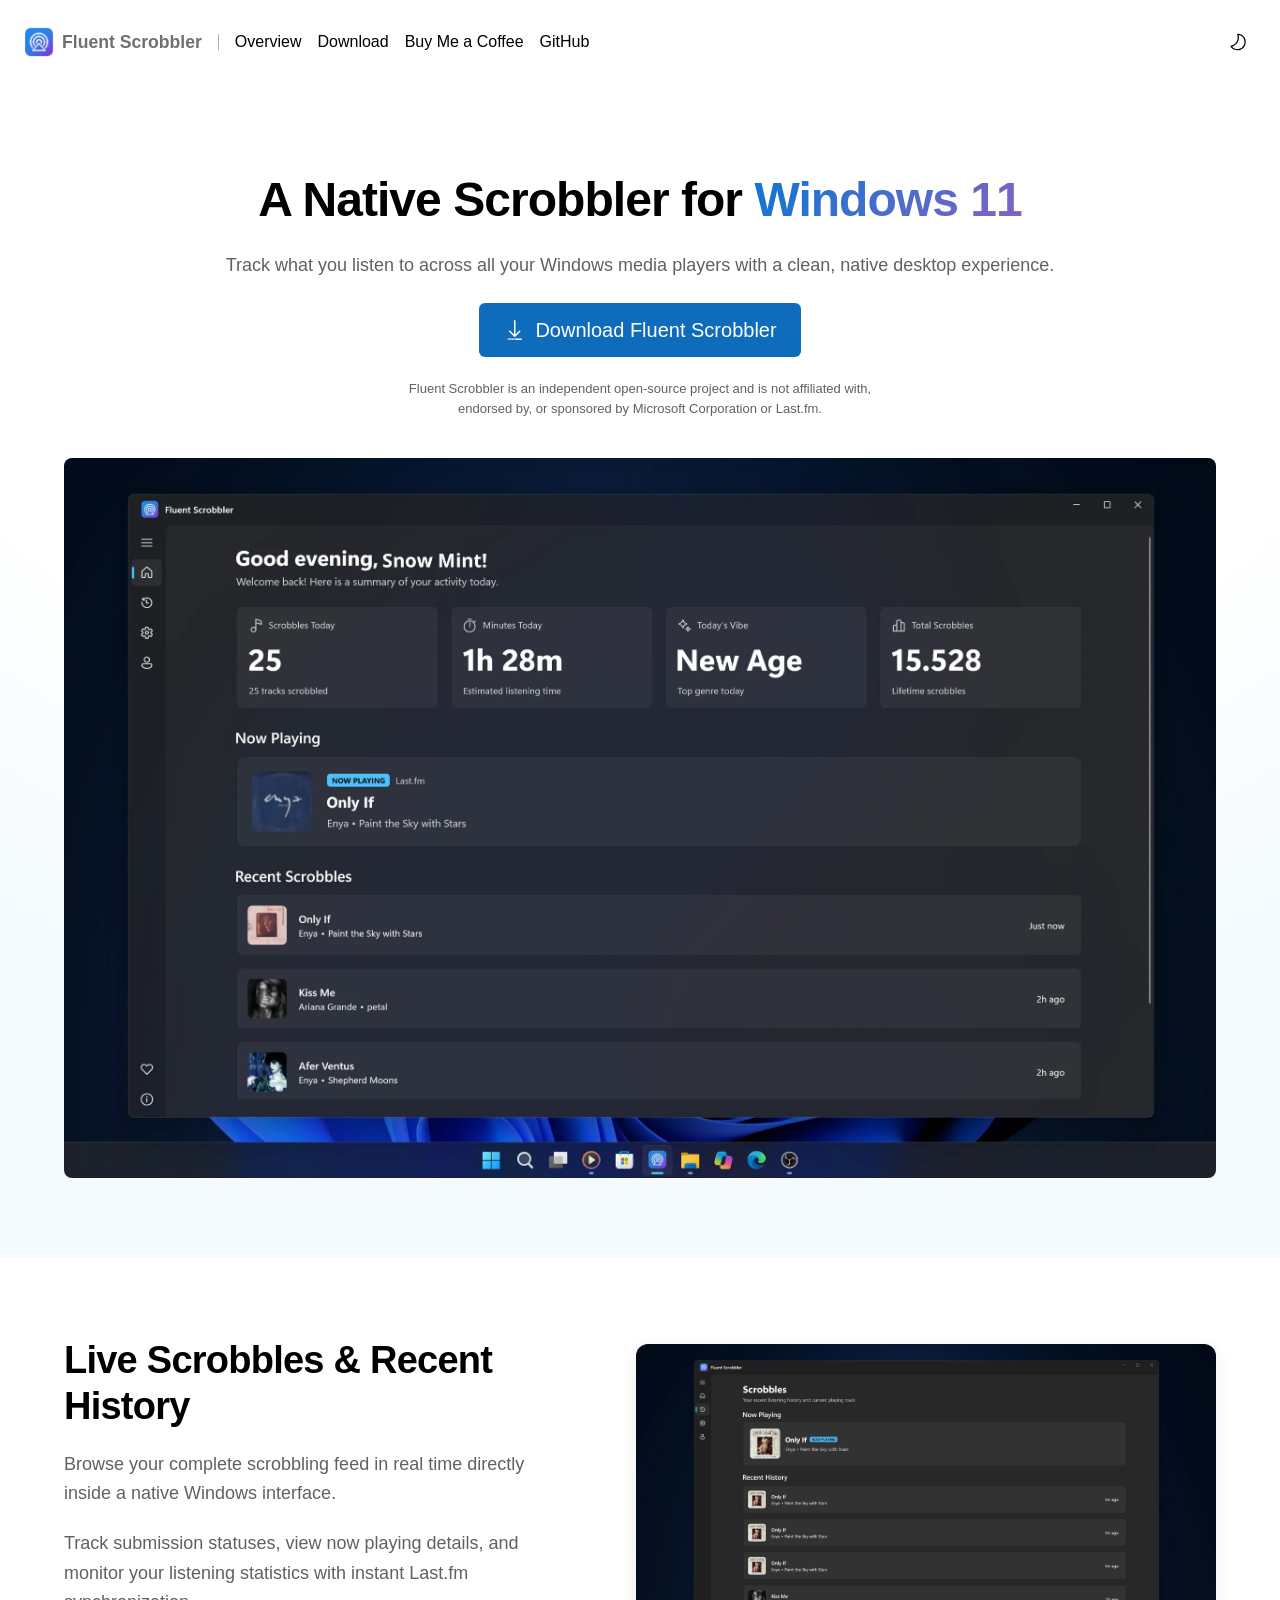
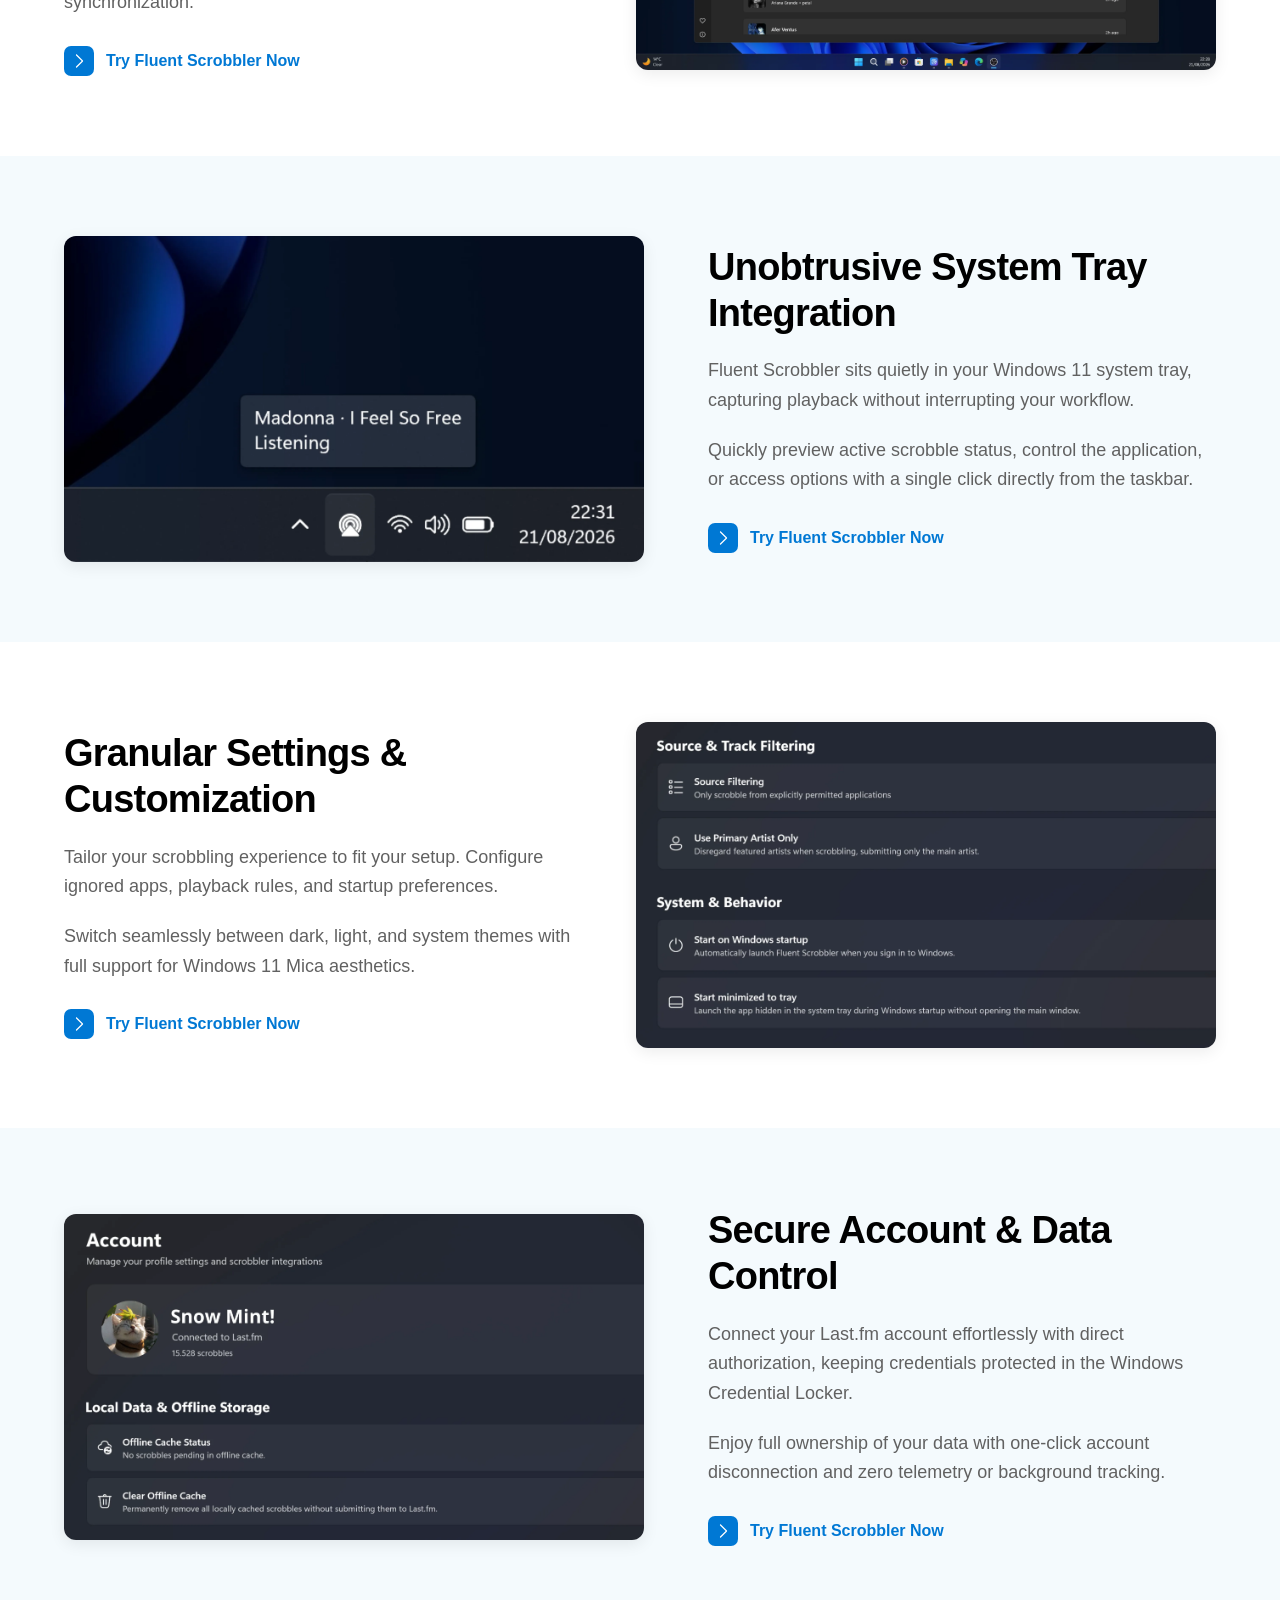
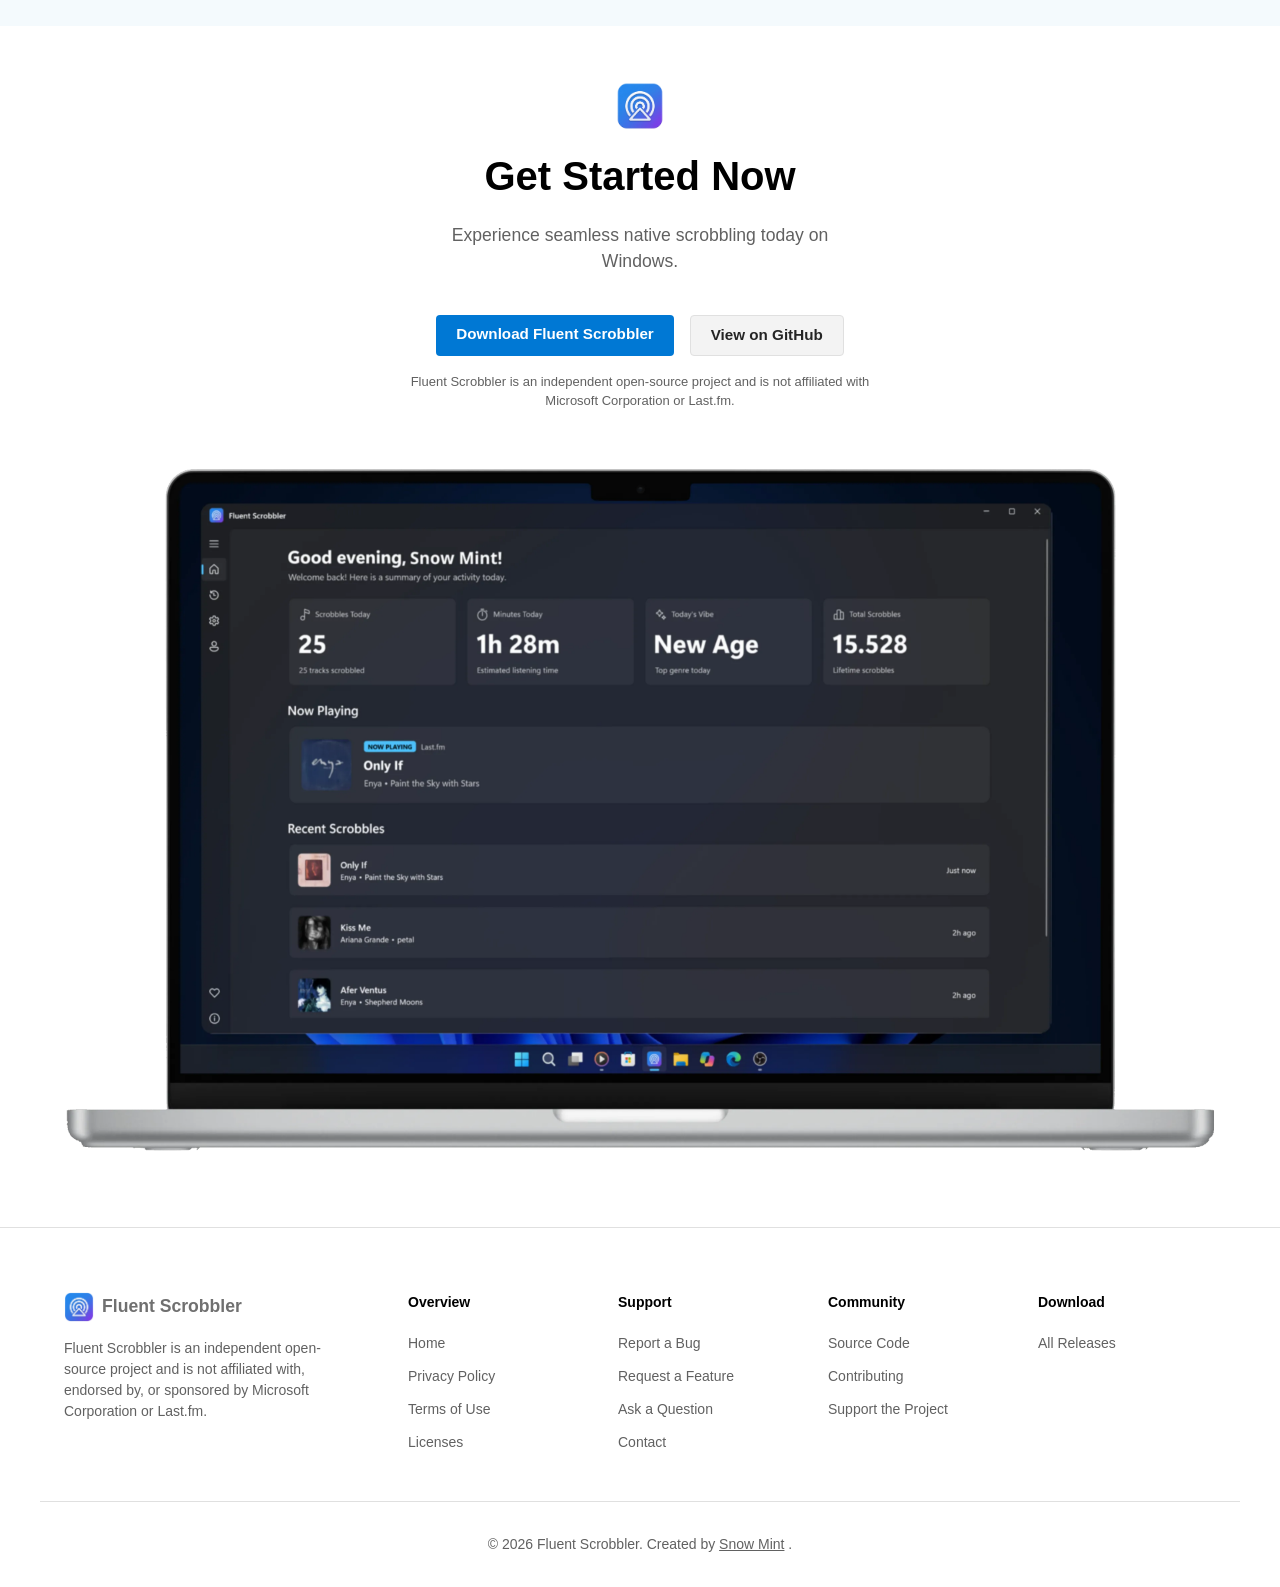
==== commit 7ba0947a: "remove beta tag" ====
--- a/index.html
+++ b/index.html
@@ -16,7 +16,8 @@
     <meta property="og:url" content="https://snw-mint.github.io/fluent-scrobbler/" />
     <meta property="og:title" content="Fluent Scrobbler - Native Last.fm Scrobbler for Windows 11" />
     <meta property="og:description" content="Fluent Scrobbler is a native, open-source Windows 11 scrobbler for Last.fm with system media controls, offline cache, and zero telemetry." />
-    <meta property="og:image" content="https://snw-mint.github.io/fluent-scrobbler/assets/main.webp" />
+    <meta property="og:image" content="https://snw-mint.github.io/fluent-scrobbler/assets/og-image.jpg" />
+    <meta property="og:image:type" content="image/jpeg" />
     <meta property="og:image:alt" content="Fluent Scrobbler desktop interface preview" />
     <meta property="og:site_name" content="Fluent Scrobbler" />
     <meta property="og:locale" content="en_US" />
@@ -24,7 +25,7 @@
     <meta property="twitter:url" content="https://snw-mint.github.io/fluent-scrobbler/" />
     <meta property="twitter:title" content="Fluent Scrobbler - Native Last.fm Scrobbler for Windows 11" />
     <meta property="twitter:description" content="Fluent Scrobbler is a native, open-source Windows 11 scrobbler for Last.fm with system media controls, offline cache, and zero telemetry." />
-    <meta property="twitter:image" content="https://snw-mint.github.io/fluent-scrobbler/assets/main.webp" />
+    <meta property="twitter:image" content="https://snw-mint.github.io/fluent-scrobbler/assets/og-image.jpg" />
     <link rel="apple-touch-icon" sizes="180x180" href="apple-touch-icon.png" />
     <link rel="icon" type="image/png" sizes="32x32" href="favicon-32x32.png" />
     <link rel="icon" type="image/png" sizes="16x16" href="favicon-16x16.png" />
@@ -130,11 +131,6 @@
           </svg>
           <span>Download Fluent Scrobbler</span>
         </a>
-        <p class="beta-disclaimer">
-          Currently in
-          <strong>Beta</strong>
-          . Core features are fully functional.
-        </p>
         <p class="download-disclaimer">Fluent Scrobbler is an independent open-source project and is not affiliated with, endorsed by, or sponsored by Microsoft Corporation or Last.fm.</p>
 
         <div class="hero-visual-container">
--- a/style.css
+++ b/style.css
@@ -255,7 +255,7 @@
 
 .hero-visual-container {
   width: 100%;
-  max-width: 50rem;
+  max-width: 100%;
   aspect-ratio: 16 / 10;
   border-radius: 0.5rem;
   border: none;
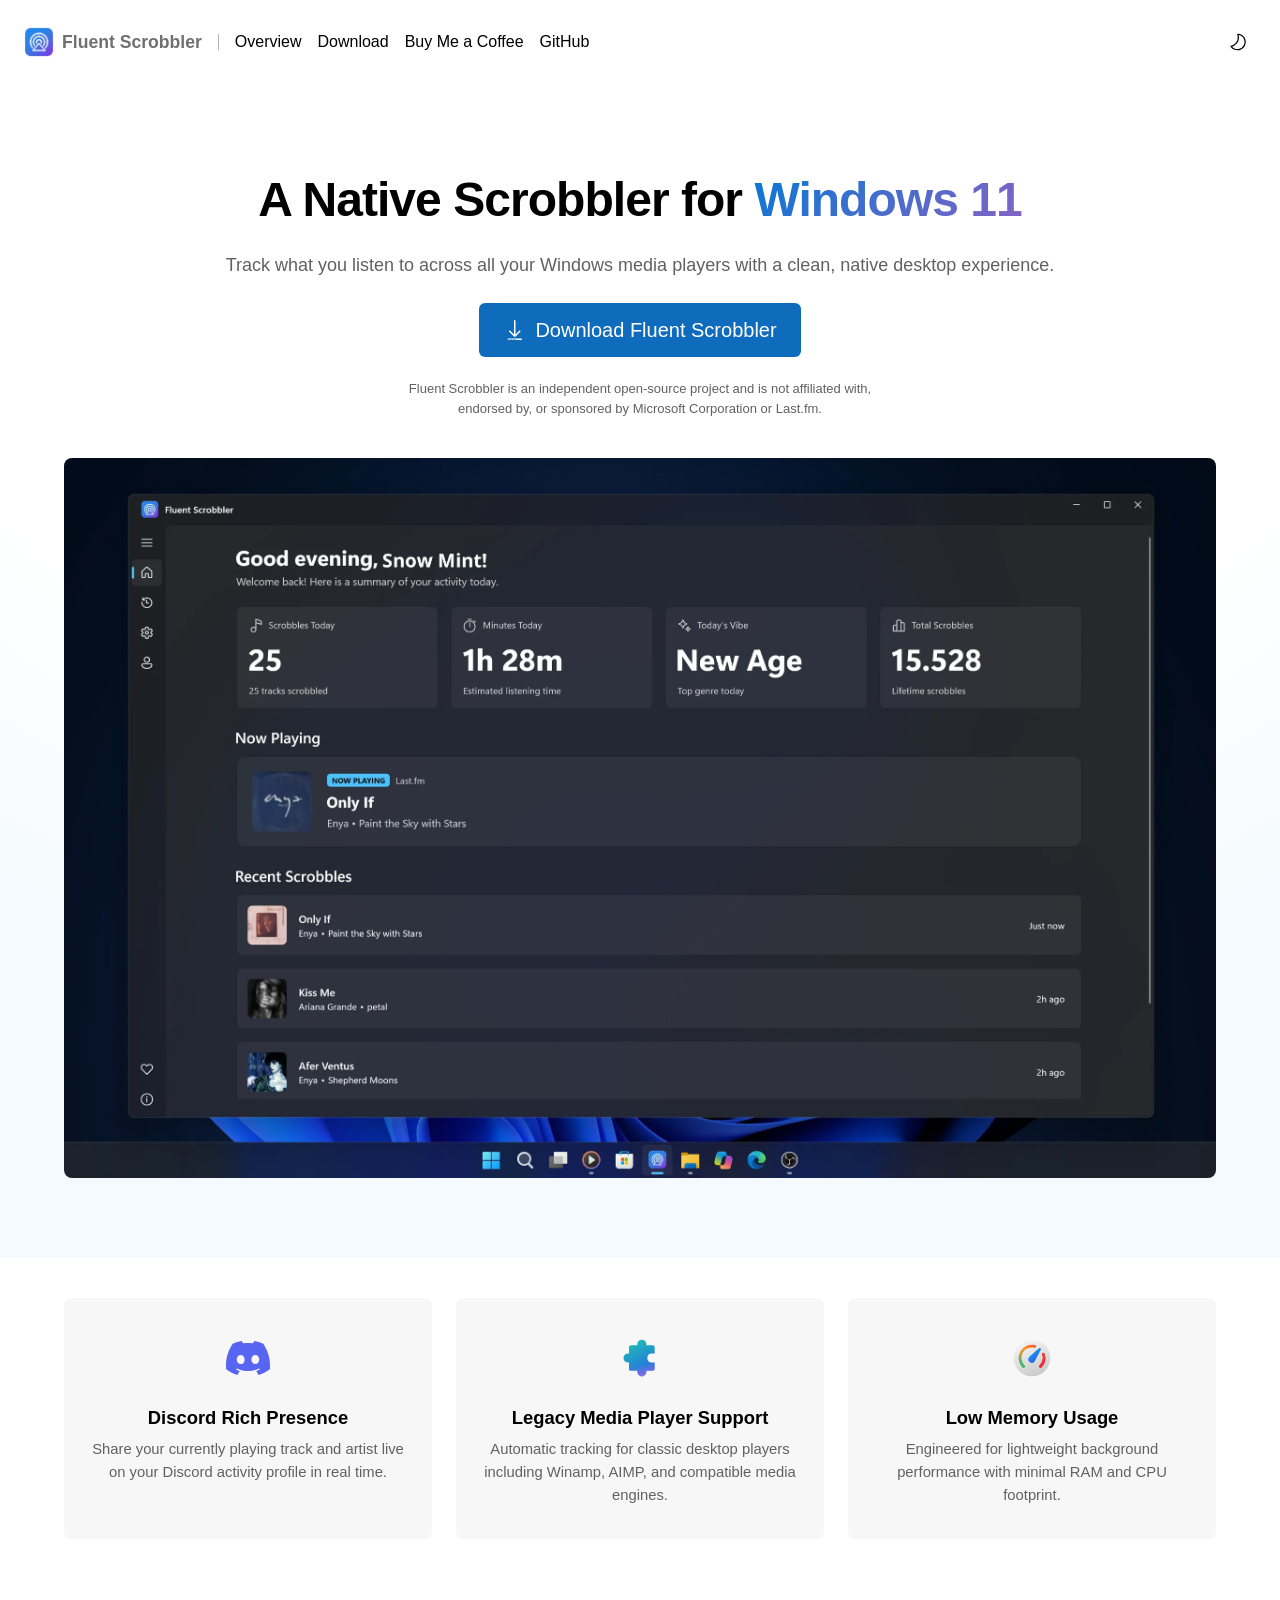
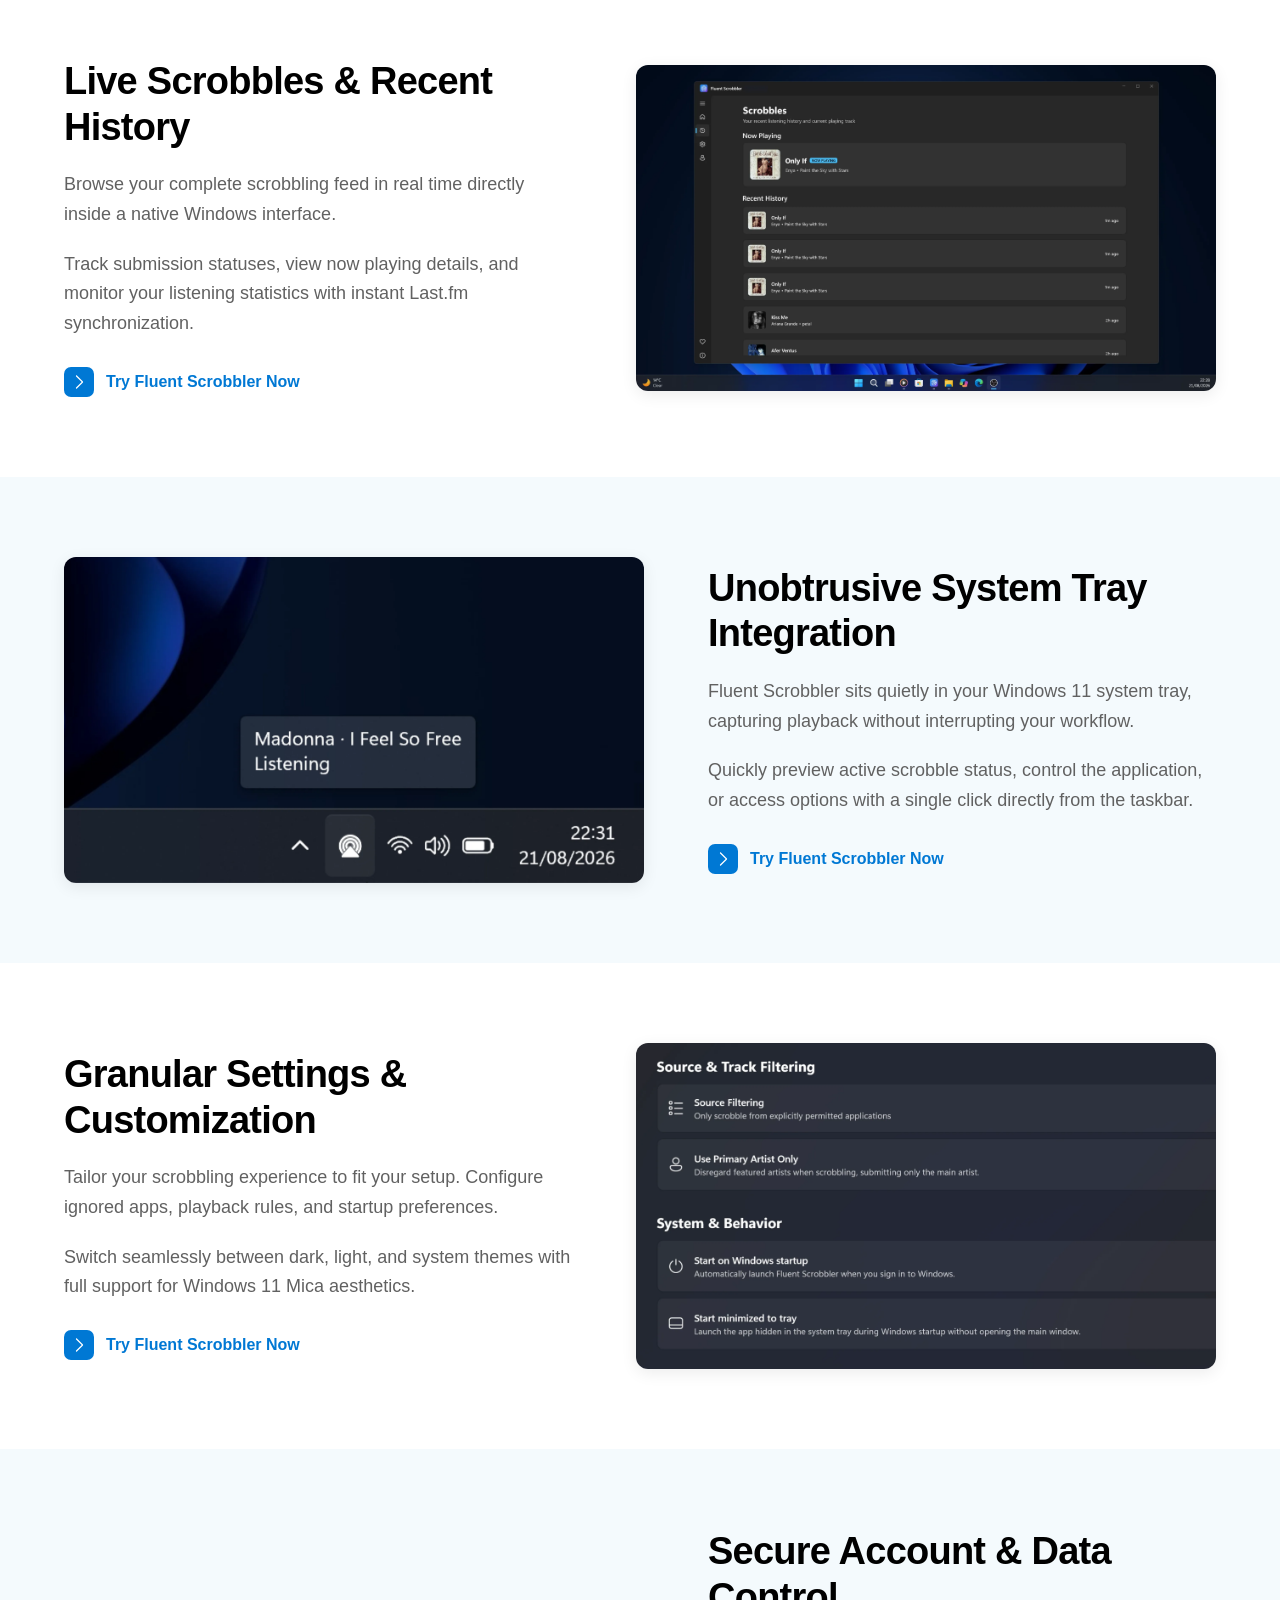
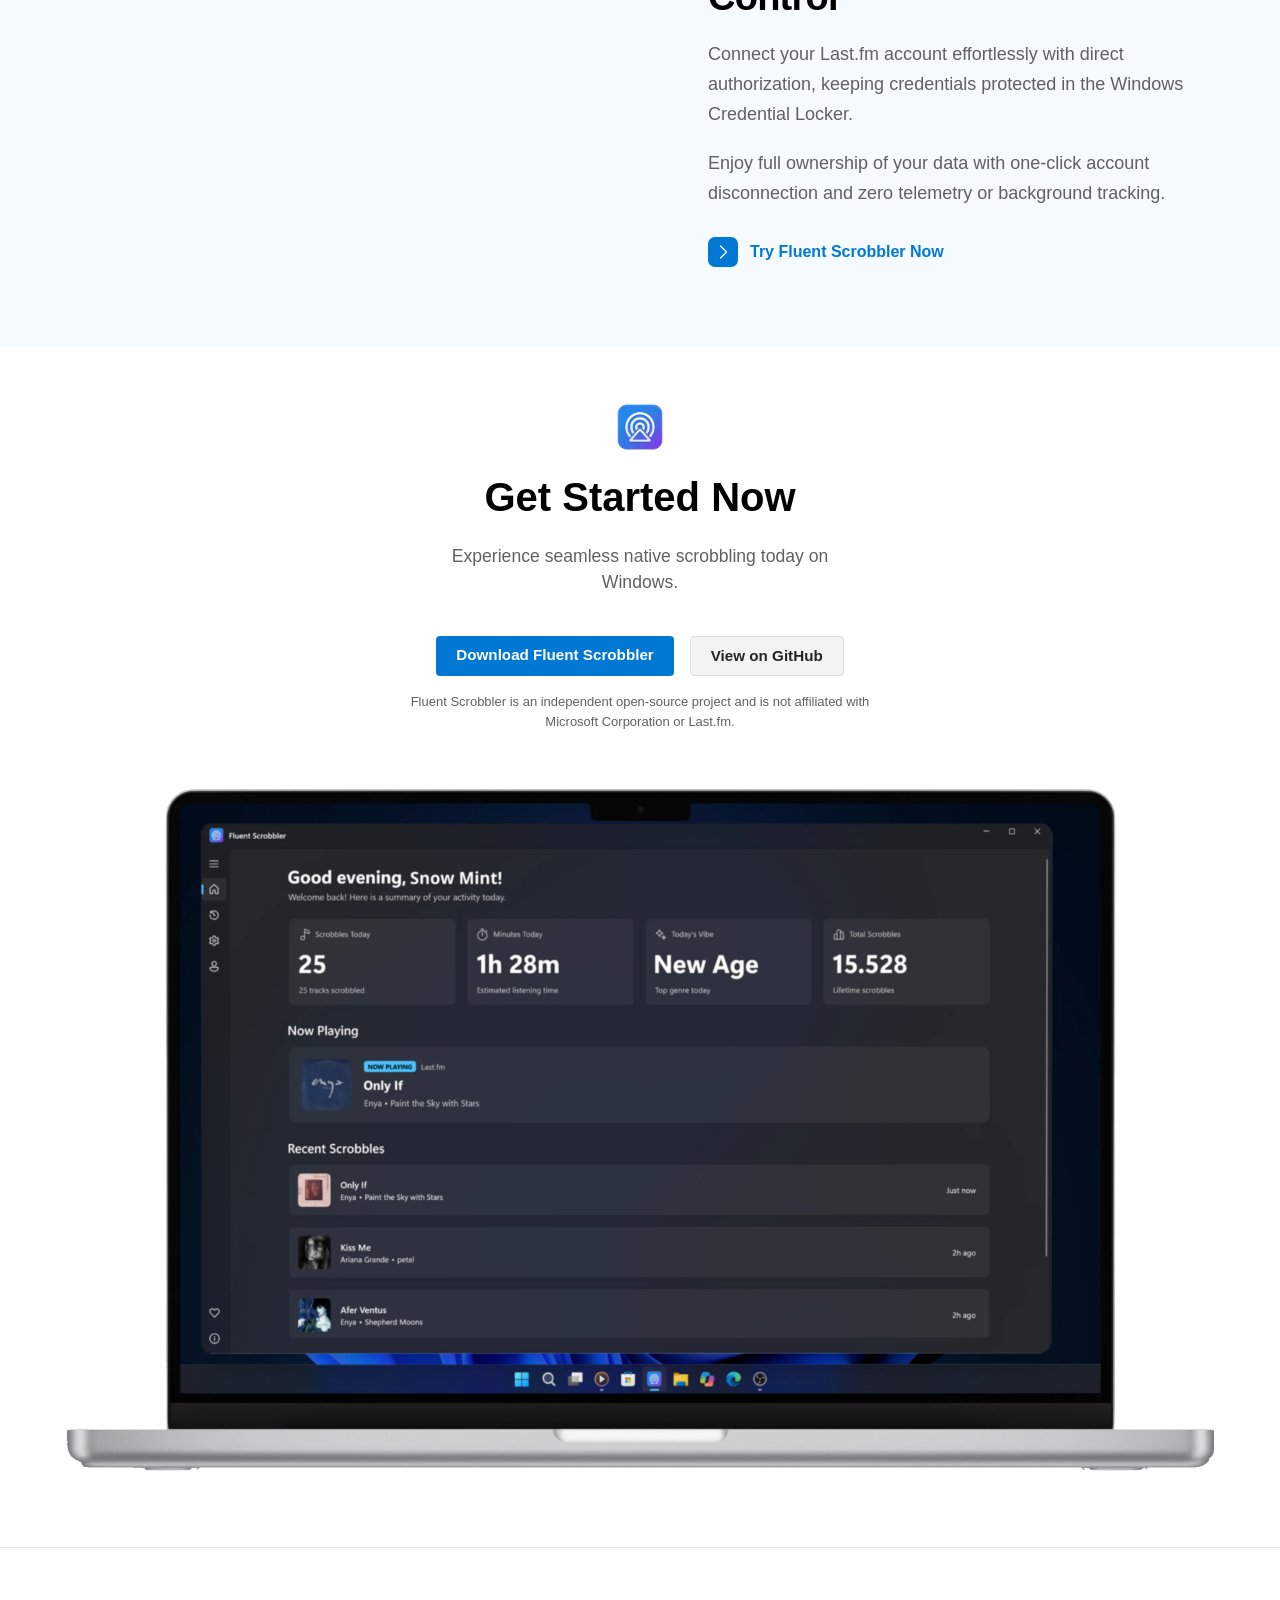
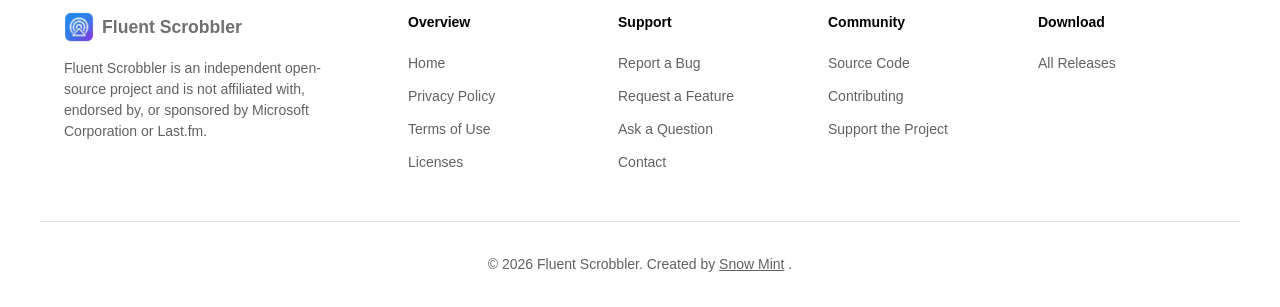
==== commit 9aec8a23: "Update leading." ====
--- a/index.html
+++ b/index.html
@@ -1,50 +1,55 @@
 <!doctype html>
 <html lang="en">
-  <head>
-    <meta charset="UTF-8" />
-    <meta name="viewport" content="width=device-width, initial-scale=1.0" />
-    <title>Fluent Scrobbler - Native Last.fm Scrobbler for Windows 11</title>
-    <meta name="title" content="Fluent Scrobbler - Native Last.fm Scrobbler for Windows 11" />
-    <meta name="description" content="Fluent Scrobbler is a native, open-source Windows 11 scrobbler for Last.fm. Track media playback automatically with Windows System Media Controls, offline caching, and zero telemetry." />
-    <meta name="keywords" content="fluent scrobbler, last.fm scrobbler, windows 11 scrobbler, winui 3, native scrobbler, windows media scrobbler, open source scrobbler, lastfm windows, music scrobbler" />
-    <meta name="google-site-verification" content="o8yUQzgwJaDdduUxp62pQBIaOHGTHUSK1EhFHfpFtI4" />
-    <meta name="author" content="snw-mint" />
-    <meta name="robots" content="index, follow" />
-    <meta name="language" content="English" />
-    <meta name="application-name" content="Fluent Scrobbler" />
-    <meta property="og:type" content="website" />
-    <meta property="og:url" content="https://snw-mint.github.io/fluent-scrobbler/" />
-    <meta property="og:title" content="Fluent Scrobbler - Native Last.fm Scrobbler for Windows 11" />
-    <meta property="og:description" content="Fluent Scrobbler is a native, open-source Windows 11 scrobbler for Last.fm with system media controls, offline cache, and zero telemetry." />
-    <meta property="og:image" content="https://snw-mint.github.io/fluent-scrobbler/assets/og-image.jpg" />
-    <meta property="og:image:type" content="image/jpeg" />
-    <meta property="og:image:alt" content="Fluent Scrobbler desktop interface preview" />
-    <meta property="og:site_name" content="Fluent Scrobbler" />
-    <meta property="og:locale" content="en_US" />
-    <meta property="twitter:card" content="summary_large_image" />
-    <meta property="twitter:url" content="https://snw-mint.github.io/fluent-scrobbler/" />
-    <meta property="twitter:title" content="Fluent Scrobbler - Native Last.fm Scrobbler for Windows 11" />
-    <meta property="twitter:description" content="Fluent Scrobbler is a native, open-source Windows 11 scrobbler for Last.fm with system media controls, offline cache, and zero telemetry." />
-    <meta property="twitter:image" content="https://snw-mint.github.io/fluent-scrobbler/assets/og-image.jpg" />
-    <link rel="apple-touch-icon" sizes="180x180" href="apple-touch-icon.png" />
-    <link rel="icon" type="image/png" sizes="32x32" href="favicon-32x32.png" />
-    <link rel="icon" type="image/png" sizes="16x16" href="favicon-16x16.png" />
-    <link rel="manifest" href="site.webmanifest" />
-    <meta name="theme-color" content="#0f6cbd" />
-    <link rel="canonical" href="https://snw-mint.github.io/fluent-scrobbler/" />
-    <link rel="alternate" hreflang="en" href="https://snw-mint.github.io/fluent-scrobbler/" />
-    <link rel="stylesheet" href="style.css" />
-    <script>
-      (() => {
-        try {
-          const storedTheme = localStorage.getItem("theme-preference");
-          const prefersDark = window.matchMedia("(prefers-color-scheme: dark)").matches;
-          const theme = storedTheme || (prefersDark ? "dark" : "light");
-          document.documentElement.setAttribute("data-theme", theme);
-        } catch (e) {}
-      })();
-    </script>
-    <script type="application/ld+json">
+
+<head>
+  <meta charset="UTF-8" />
+  <meta name="viewport" content="width=device-width, initial-scale=1.0" />
+  <title>Fluent Scrobbler - Native Last.fm Scrobbler for Windows 11</title>
+  <meta name="title" content="Fluent Scrobbler - Native Last.fm Scrobbler for Windows 11" />
+  <meta name="description"
+    content="Fluent Scrobbler is a native, open-source Windows 11 scrobbler for Last.fm. Track media playback automatically with Windows System Media Controls, offline caching, and zero telemetry." />
+  <meta name="keywords"
+    content="fluent scrobbler, last.fm scrobbler, windows 11 scrobbler, winui 3, native scrobbler, windows media scrobbler, open source scrobbler, lastfm windows, music scrobbler" />
+  <meta name="google-site-verification" content="o8yUQzgwJaDdduUxp62pQBIaOHGTHUSK1EhFHfpFtI4" />
+  <meta name="author" content="snw-mint" />
+  <meta name="robots" content="index, follow" />
+  <meta name="language" content="English" />
+  <meta name="application-name" content="Fluent Scrobbler" />
+  <meta property="og:type" content="website" />
+  <meta property="og:url" content="https://snw-mint.github.io/fluent-scrobbler/" />
+  <meta property="og:title" content="Fluent Scrobbler - Native Last.fm Scrobbler for Windows 11" />
+  <meta property="og:description"
+    content="Fluent Scrobbler is a native, open-source Windows 11 scrobbler for Last.fm with system media controls, offline cache, and zero telemetry." />
+  <meta property="og:image" content="https://snw-mint.github.io/fluent-scrobbler/assets/og-image.jpg" />
+  <meta property="og:image:type" content="image/jpeg" />
+  <meta property="og:image:alt" content="Fluent Scrobbler desktop interface preview" />
+  <meta property="og:site_name" content="Fluent Scrobbler" />
+  <meta property="og:locale" content="en_US" />
+  <meta property="twitter:card" content="summary_large_image" />
+  <meta property="twitter:url" content="https://snw-mint.github.io/fluent-scrobbler/" />
+  <meta property="twitter:title" content="Fluent Scrobbler - Native Last.fm Scrobbler for Windows 11" />
+  <meta property="twitter:description"
+    content="Fluent Scrobbler is a native, open-source Windows 11 scrobbler for Last.fm with system media controls, offline cache, and zero telemetry." />
+  <meta property="twitter:image" content="https://snw-mint.github.io/fluent-scrobbler/assets/og-image.jpg" />
+  <link rel="apple-touch-icon" sizes="180x180" href="apple-touch-icon.png" />
+  <link rel="icon" type="image/png" sizes="32x32" href="favicon-32x32.png" />
+  <link rel="icon" type="image/png" sizes="16x16" href="favicon-16x16.png" />
+  <link rel="manifest" href="site.webmanifest" />
+  <meta name="theme-color" content="#0f6cbd" />
+  <link rel="canonical" href="https://snw-mint.github.io/fluent-scrobbler/" />
+  <link rel="alternate" hreflang="en" href="https://snw-mint.github.io/fluent-scrobbler/" />
+  <link rel="stylesheet" href="style.css" />
+  <script>
+    (() => {
+      try {
+        const storedTheme = localStorage.getItem("theme-preference");
+        const prefersDark = window.matchMedia("(prefers-color-scheme: dark)").matches;
+        const theme = storedTheme || (prefersDark ? "dark" : "light");
+        document.documentElement.setAttribute("data-theme", theme);
+      } catch (e) { }
+    })();
+  </script>
+  <script type="application/ld+json">
       {
         "@context": "https://schema.org",
         "@type": "WebSite",
@@ -52,7 +57,7 @@
         "url": "https://snw-mint.github.io/fluent-scrobbler/"
       }
     </script>
-    <script id="software-schema" type="application/ld+json">
+  <script id="software-schema" type="application/ld+json">
       {
         "@context": "https://schema.org",
         "@type": "SoftwareApplication",
@@ -77,227 +82,353 @@
         "sameAs": ["https://github.com/snw-mint/fluent-scrobbler", "https://github.com/snw-mint/fluent-scrobbler/releases"]
       }
     </script>
-  </head>
-
-  <body>
-    <nav class="navbar">
-      <div class="container nav-content">
-        <div class="nav-left">
-          <div class="logo">
-            <img class="logo-mark" src="logo.webp" alt="Fluent Scrobbler logo" />
-            <span>Fluent Scrobbler</span>
+</head>
+
+<body>
+  <nav class="navbar">
+    <div class="container nav-content">
+      <div class="nav-left">
+        <div class="logo">
+          <img class="logo-mark" src="logo.webp" alt="Fluent Scrobbler logo" />
+          <span>Fluent Scrobbler</span>
+        </div>
+        <div class="nav-divider"></div>
+        <div class="nav-links">
+          <a href="#overview">Overview</a>
+          <a href="download.html">Download</a>
+          <a href="https://buymeacoffee.com/snw.mint" target="_blank" rel="noopener">Buy Me a Coffee</a>
+          <a href="https://github.com/snw-mint/fluent-scrobbler" target="_blank" rel="noopener">GitHub</a>
+        </div>
+      </div>
+      <div class="nav-right">
+        <button id="theme-switcher" class="theme-switch" aria-label="Toggle Dark Mode">
+          <span class="theme-icon light-icon">
+            <svg width="20" height="20" fill="none" viewBox="0 0 24 24" xmlns="http://www.w3.org/2000/svg">
+              <path
+                d="M20.026 17.001c-2.762 4.784-8.879 6.423-13.663 3.661a9.964 9.964 0 0 1-3.234-2.983.75.75 0 0 1 .365-1.131c3.767-1.348 5.785-2.911 6.956-5.146 1.232-2.353 1.551-4.93.689-8.464a.75.75 0 0 1 .769-.926 9.961 9.961 0 0 1 4.457 1.327C21.149 6.1 22.788 12.217 20.025 17Zm-8.248-4.903c-1.25 2.388-3.31 4.099-6.817 5.499a8.492 8.492 0 0 0 2.152 1.766 8.501 8.501 0 1 0 8.502-14.725 8.485 8.485 0 0 0-2.792-1.016c.647 3.384.23 6.044-1.045 8.476Z"
+                fill="currentColor" />
+            </svg>
+          </span>
+          <span class="theme-icon dark-icon">
+            <svg width="20" height="20" fill="none" viewBox="0 0 24 24" xmlns="http://www.w3.org/2000/svg">
+              <path
+                d="M11.996 19.01a.75.75 0 0 1 .743.649l.007.102v1.5a.75.75 0 0 1-1.493.101l-.007-.101v-1.5a.75.75 0 0 1 .75-.75Zm6.022-2.072 1.06 1.06a.75.75 0 1 1-1.06 1.061l-1.06-1.06a.75.75 0 0 1 1.06-1.061Zm-10.983 0a.75.75 0 0 1 0 1.06L5.974 19.06a.75.75 0 0 1-1.06-1.06l1.06-1.061a.75.75 0 0 1 1.06 0ZM12 6.475a5.525 5.525 0 1 1 0 11.05 5.525 5.525 0 0 1 0-11.05Zm0 1.5a4.025 4.025 0 1 0 0 8.05 4.025 4.025 0 0 0 0-8.05Zm9.25 3.293a.75.75 0 0 1 .102 1.493l-.102.007h-1.5a.75.75 0 0 1-.102-1.493l.102-.007h1.5Zm-17-.029a.75.75 0 0 1 .102 1.494l-.102.006h-1.5a.75.75 0 0 1-.102-1.493l.102-.007h1.5Zm1.64-6.37.084.072 1.06 1.06a.75.75 0 0 1-.976 1.134l-.084-.073-1.06-1.06a.75.75 0 0 1 .976-1.134Zm13.188.072a.75.75 0 0 1 .073.977l-.073.084-1.06 1.06a.75.75 0 0 1-1.133-.976l.072-.084 1.06-1.061a.75.75 0 0 1 1.061 0ZM12 1.99a.75.75 0 0 1 .743.648l.007.102v1.5a.75.75 0 0 1-1.493.101l-.007-.102v-1.5a.75.75 0 0 1 .75-.75Z"
+                fill="currentColor" />
+            </svg>
+          </span>
+        </button>
+        <button id="mobile-menu-toggle" class="mobile-menu-toggle" aria-label="Toggle navigation menu">
+          <svg width="24" height="24" viewBox="0 0 24 24" fill="none" xmlns="http://www.w3.org/2000/svg">
+            <path d="M4 6h16M4 12h16M4 18h16" stroke="currentColor" stroke-width="2" stroke-linecap="round" />
+          </svg>
+        </button>
+      </div>
+    </div>
+  </nav>
+
+  <header class="hero" id="overview">
+    <div class="container hero-content">
+      <h1 class="title">
+        A Native Scrobbler for
+        <span class="gradient-text">Windows 11</span>
+      </h1>
+      <p class="subtitle">Track what you listen to across all your Windows media players with a clean, native desktop
+        experience.</p>
+
+      <a href="download.html" class="main-download-btn">
+        <svg width="24" height="24" viewBox="0 0 24 24" fill="none" xmlns="http://www.w3.org/2000/svg">
+          <path
+            d="M18.2498 20.5009C18.664 20.5008 19 20.8365 19 21.2507C19 21.6649 18.6644 22.0008 18.2502 22.0047C4.836 22.0048 4.5 21.6691 4.5 21.2549C4.5 20.8407 4.83557 20.5048 5.24978 20.5047L18.2498 20.5009ZM11.6482 2.01271L11.75 2.00586C12.1297 2.00586 12.4435 2.28801 12.4932 2.65409L12.5 2.75586L12.499 16.4409L16.2208 12.7205C16.4871 12.4543 16.9038 12.4301 17.1974 12.648L17.2815 12.7206C17.5477 12.9869 17.5719 13.4036 17.354 13.6972L17.2814 13.7813L12.2837 18.7779C12.0176 19.044 11.6012 19.0683 11.3076 18.8507L11.2235 18.7782L6.22003 13.7816C5.92694 13.4889 5.92661 13.014 6.21931 12.7209C6.48539 12.4545 6.90204 12.43 7.1958 12.6477L7.27997 12.7202L10.999 16.4339L11 2.75586C11 2.37616 11.2822 2.06237 11.6482 2.01271L11.75 2.00586L11.6482 2.01271Z"
+            fill="#fff" />
+        </svg>
+        <span>Download Fluent Scrobbler</span>
+      </a>
+      <p class="download-disclaimer">Fluent Scrobbler is an independent open-source project and is not affiliated with,
+        endorsed by, or sponsored by Microsoft Corporation or Last.fm.</p>
+
+      <div class="hero-visual-container">
+        <img id="hero-fallback" class="fluent-media" src="assets/main.webp" alt="Fluent Scrobbler Interface" />
+      </div>
+    </div>
+  </header>
+
+  <section class="featured-section" aria-label="Featured Highlights">
+    <div class="container">
+      <div class="featured-grid">
+        <div class="featured-card">
+          <div class="featured-card-icon">
+            <svg viewBox="0 -28.5 256 256" xmlns="http://www.w3.org/2000/svg" preserveAspectRatio="xMidYMid">
+              <g stroke-width="0" />
+              <g stroke-linecap="round" stroke-linejoin="round" />
+              <path
+                d="M216.856 16.597A208.5 208.5 0 0 0 164.042 0c-2.275 4.113-4.933 9.645-6.766 14.046q-29.538-4.442-58.533 0c-1.832-4.4-4.55-9.933-6.846-14.046a207.8 207.8 0 0 0-52.855 16.638C5.618 67.147-3.443 116.4 1.087 164.956c22.169 16.555 43.653 26.612 64.775 33.193A161 161 0 0 0 79.735 175.3a136.4 136.4 0 0 1-21.846-10.632 109 109 0 0 0 5.356-4.237c42.122 19.702 87.89 19.702 129.51 0a132 132 0 0 0 5.355 4.237 136 136 0 0 1-21.886 10.653c4.006 8.02 8.638 15.67 13.873 22.848 21.142-6.58 42.646-16.637 64.815-33.213 5.316-56.288-9.08-105.09-38.056-148.36M85.474 135.095c-12.645 0-23.015-11.805-23.015-26.18s10.149-26.2 23.015-26.2 23.236 11.804 23.015 26.2c.02 14.375-10.148 26.18-23.015 26.18m85.051 0c-12.645 0-23.014-11.805-23.014-26.18s10.148-26.2 23.014-26.2c12.867 0 23.236 11.804 23.015 26.2 0 14.375-10.148 26.18-23.015 26.18"
+                fill="#5865f2" />
+            </svg>
           </div>
-          <div class="nav-divider"></div>
-          <div class="nav-links">
-            <a href="#overview">Overview</a>
-            <a href="download.html">Download</a>
-            <a href="https://buymeacoffee.com/snw.mint" target="_blank" rel="noopener">Buy Me a Coffee</a>
-            <a href="https://github.com/snw-mint/fluent-scrobbler" target="_blank" rel="noopener">GitHub</a>
+          <h3 class="featured-card-title">Discord Rich Presence</h3>
+          <p class="featured-card-desc">Share your currently playing track and artist live on your Discord activity
+            profile in real time.</p>
+        </div>
+        <div class="featured-card">
+          <div class="featured-card-icon">
+            <svg width="44" height="44" viewBox="0 0 24 24" fill="none" xmlns="http://www.w3.org/2000/svg">
+              <path
+                d="M13 2a2.47 2.47 0 0 1 2.47 2.47l-.001.53H19a1 1 0 0 1 1 1l-.001 3.499-1.53.001a2.47 2.47 0 0 0-2.464 2.307L16 11.97v.06a2.47 2.47 0 0 0 2.307 2.465l.163.005 1.529-.001.001 3.504a1 1 0 0 1-1 1l-3.531-.001v.528a2.47 2.47 0 1 1-4.939 0v-.528H7a1 1 0 0 1-1-1l-.001-3.531h-.53a2.47 2.47 0 0 1 0-4.94H6V6a1 1 0 0 1 1-1h3.53v-.53A2.47 2.47 0 0 1 13 2"
+                fill="url(#media-a)" />
+              <path
+                d="M13 2a2.47 2.47 0 0 1 2.47 2.47l-.001.53H19a1 1 0 0 1 1 1l-.001 3.499-1.53.001a2.47 2.47 0 0 0-2.464 2.307L16 11.97v.06a2.47 2.47 0 0 0 2.307 2.465l.163.005 1.529-.001.001 3.504a1 1 0 0 1-1 1l-3.531-.001v.528a2.47 2.47 0 1 1-4.939 0v-.528H7a1 1 0 0 1-1-1l-.001-3.531h-.53a2.47 2.47 0 0 1 0-4.94H6V6a1 1 0 0 1 1-1h3.53v-.53A2.47 2.47 0 0 1 13 2"
+                fill="url(#media-b)" fill-opacity=".7" />
+              <defs>
+                <linearGradient id="media-a" x1="5.833" y1=".889" x2="16.883" y2="21.761" gradientUnits="userSpaceOnUse">
+                  <stop stop-color="#1ec8b0" />
+                  <stop offset="1" stop-color="#2764e7" />
+                </linearGradient>
+                <linearGradient id="media-b" x1="14.131" y1="4.456" x2="18.725" y2="23.861" gradientUnits="userSpaceOnUse">
+                  <stop offset=".533" stop-color="#ff6ce8" stop-opacity="0" />
+                  <stop offset="1" stop-color="#ff6ce8" />
+                </linearGradient>
+              </defs>
+            </svg>
           </div>
-        </div>
-        <div class="nav-right">
-          <button id="theme-switcher" class="theme-switch" aria-label="Toggle Dark Mode">
-            <span class="theme-icon light-icon">
-              <svg width="20" height="20" fill="none" viewBox="0 0 24 24" xmlns="http://www.w3.org/2000/svg">
-                <path d="M20.026 17.001c-2.762 4.784-8.879 6.423-13.663 3.661a9.964 9.964 0 0 1-3.234-2.983.75.75 0 0 1 .365-1.131c3.767-1.348 5.785-2.911 6.956-5.146 1.232-2.353 1.551-4.93.689-8.464a.75.75 0 0 1 .769-.926 9.961 9.961 0 0 1 4.457 1.327C21.149 6.1 22.788 12.217 20.025 17Zm-8.248-4.903c-1.25 2.388-3.31 4.099-6.817 5.499a8.492 8.492 0 0 0 2.152 1.766 8.501 8.501 0 1 0 8.502-14.725 8.485 8.485 0 0 0-2.792-1.016c.647 3.384.23 6.044-1.045 8.476Z" fill="currentColor" />
+          <h3 class="featured-card-title">Legacy Media Player Support</h3>
+          <p class="featured-card-desc">Automatic tracking for classic desktop players including Winamp, AIMP, and
+            compatible media engines.</p>
+        </div>
+        <div class="featured-card">
+          <div class="featured-card-icon">
+            <svg width="44" height="44" viewBox="0 0 24 24" fill="none" xmlns="http://www.w3.org/2000/svg">
+              <path d="M22 12c0 5.523-4.477 10-10 10S2 17.523 2 12 6.477 2 12 2s10 4.477 10 10" fill="url(#mem-a)" />
+              <path
+                d="M7.934 16.066a.75.75 0 1 1-1.06 1.06 7.25 7.25 0 0 1 6.798-12.181.75.75 0 1 1-.344 1.46 5.75 5.75 0 0 0-5.393 9.661m9.954-6.924a.75.75 0 0 1 .955.46 7.25 7.25 0 0 1-1.716 7.525.75.75 0 1 1-1.061-1.061 5.75 5.75 0 0 0 1.362-5.969.75.75 0 0 1 .46-.955"
+                fill="url(#mem-b)" />
+              <path
+                d="M7.934 16.066a.75.75 0 1 1-1.06 1.06 7.25 7.25 0 0 1 6.798-12.181.75.75 0 1 1-.344 1.46 5.75 5.75 0 0 0-5.393 9.661m9.954-6.924a.75.75 0 0 1 .955.46 7.25 7.25 0 0 1-1.716 7.525.75.75 0 1 1-1.061-1.061 5.75 5.75 0 0 0 1.362-5.969.75.75 0 0 1 .46-.955"
+                fill="url(#mem-c)" />
+              <path
+                d="M7.934 16.066a.75.75 0 1 1-1.06 1.06 7.25 7.25 0 0 1 6.798-12.181.75.75 0 1 1-.344 1.46 5.75 5.75 0 0 0-5.393 9.661m9.954-6.924a.75.75 0 0 1 .955.46 7.25 7.25 0 0 1-1.716 7.525.75.75 0 1 1-1.061-1.061 5.75 5.75 0 0 0 1.362-5.969.75.75 0 0 1 .46-.955"
+                fill="url(#mem-d)" />
+              <path
+                d="M15.88 6.667a.625.625 0 0 1 .961.761l-.129.25a425 425 0 0 1-1.416 2.713c-.4.758-.814 1.534-1.156 2.157-.171.31-.326.586-.452.803a5 5 0 0 1-.319.5 1.875 1.875 0 0 1-2.941-2.327c.086-.109.244-.265.413-.425.182-.173.414-.387.678-.625.527-.476 1.188-1.058 1.833-1.62a370 370 0 0 1 2.314-2.003z"
+                fill="url(#mem-e)" />
+              <defs>
+                <linearGradient id="mem-a" x1="9.143" y1="2" x2="16.805" y2="20.922" gradientUnits="userSpaceOnUse">
+                  <stop stop-color="#f4f4f4" />
+                  <stop offset="1" stop-color="#cbcbcb" />
+                </linearGradient>
+                <linearGradient id="mem-c" x1="8.5" y1="14" x2="6.179" y2="16.715" gradientUnits="userSpaceOnUse">
+                  <stop stop-color="#42b870" stop-opacity="0" />
+                  <stop offset=".58" stop-color="#42b870" />
+                </linearGradient>
+                <linearGradient id="mem-d" x1="15.48" y1="14.395" x2="17.818" y2="16.714" gradientUnits="userSpaceOnUse">
+                  <stop stop-color="#e82c41" stop-opacity="0" />
+                  <stop offset=".563" stop-color="#e82c41" />
+                </linearGradient>
+                <linearGradient id="mem-e" x1="10.023" y1="6.517" x2="15.173" y2="13.14" gradientUnits="userSpaceOnUse">
+                  <stop stop-color="#0fafff" />
+                  <stop offset="1" stop-color="#2764e7" />
+                </linearGradient>
+                <radialGradient id="mem-b" cx="0" cy="0" r="1" gradientUnits="userSpaceOnUse"
+                  gradientTransform="matrix(15.6599 0 0 23.6791 4.46 17.317)">
+                  <stop stop-color="#42b870" />
+                  <stop offset=".501" stop-color="#ff921f" />
+                  <stop offset="1" stop-color="#e82c41" />
+                </radialGradient>
+              </defs>
+            </svg>
+          </div>
+          <h3 class="featured-card-title">Low Memory Usage</h3>
+          <p class="featured-card-desc">Engineered for lightweight background performance with minimal RAM and CPU
+            footprint.</p>
+        </div>
+      </div>
+    </div>
+  </section>
+
+  <section class="feature-showcase-section">
+    <div class="container">
+      <div class="showcase-row">
+        <div class="showcase-content">
+          <h2 class="showcase-title">Live Scrobbles & Recent History</h2>
+          <p class="showcase-desc">Browse your complete scrobbling feed in real time directly inside a native Windows
+            interface.</p>
+          <p class="showcase-desc">Track submission statuses, view now playing details, and monitor your listening
+            statistics with instant Last.fm synchronization.</p>
+          <a href="download.html" class="feature-cta-btn">
+            <span class="cta-icon-box">
+              <svg width="24" height="24" viewBox="0 0 24 24" fill="none" xmlns="http://www.w3.org/2000/svg">
+                <path
+                  d="M8.46967 4.21967C8.17678 4.51256 8.17678 4.98744 8.46967 5.28033L15.1893 12L8.46967 18.7197C8.17678 19.0126 8.17678 19.4874 8.46967 19.7803C8.76256 20.0732 9.23744 20.0732 9.53033 19.7803L16.7803 12.5303C17.0732 12.2374 17.0732 11.7626 16.7803 11.4697L9.53033 4.21967C9.23744 3.92678 8.76256 3.92678 8.46967 4.21967Z"
+                  fill="#fff" />
               </svg>
             </span>
-            <span class="theme-icon dark-icon">
-              <svg width="20" height="20" fill="none" viewBox="0 0 24 24" xmlns="http://www.w3.org/2000/svg">
-                <path d="M11.996 19.01a.75.75 0 0 1 .743.649l.007.102v1.5a.75.75 0 0 1-1.493.101l-.007-.101v-1.5a.75.75 0 0 1 .75-.75Zm6.022-2.072 1.06 1.06a.75.75 0 1 1-1.06 1.061l-1.06-1.06a.75.75 0 0 1 1.06-1.061Zm-10.983 0a.75.75 0 0 1 0 1.06L5.974 19.06a.75.75 0 0 1-1.06-1.06l1.06-1.061a.75.75 0 0 1 1.06 0ZM12 6.475a5.525 5.525 0 1 1 0 11.05 5.525 5.525 0 0 1 0-11.05Zm0 1.5a4.025 4.025 0 1 0 0 8.05 4.025 4.025 0 0 0 0-8.05Zm9.25 3.293a.75.75 0 0 1 .102 1.493l-.102.007h-1.5a.75.75 0 0 1-.102-1.493l.102-.007h1.5Zm-17-.029a.75.75 0 0 1 .102 1.494l-.102.006h-1.5a.75.75 0 0 1-.102-1.493l.102-.007h1.5Zm1.64-6.37.084.072 1.06 1.06a.75.75 0 0 1-.976 1.134l-.084-.073-1.06-1.06a.75.75 0 0 1 .976-1.134Zm13.188.072a.75.75 0 0 1 .073.977l-.073.084-1.06 1.06a.75.75 0 0 1-1.133-.976l.072-.084 1.06-1.061a.75.75 0 0 1 1.061 0ZM12 1.99a.75.75 0 0 1 .743.648l.007.102v1.5a.75.75 0 0 1-1.493.101l-.007-.102v-1.5a.75.75 0 0 1 .75-.75Z" fill="currentColor" />
+            <span class="cta-text">Try Fluent Scrobbler Now</span>
+          </a>
+        </div>
+        <div class="showcase-image-wrapper">
+          <img src="assets/section1.webp" alt="Live Scrobbles & Recent History" class="showcase-img" width="2731"
+            height="1536" />
+        </div>
+      </div>
+    </div>
+  </section>
+
+  <section class="feature-showcase-section alt-bg">
+    <div class="container">
+      <div class="showcase-row row-reverse">
+        <div class="showcase-content">
+          <h2 class="showcase-title">Unobtrusive System Tray Integration</h2>
+          <p class="showcase-desc">Fluent Scrobbler sits quietly in your Windows 11 system tray, capturing playback
+            without interrupting your workflow.</p>
+          <p class="showcase-desc">Quickly preview active scrobble status, control the application, or access options
+            with a single click directly from the taskbar.</p>
+          <a href="download.html" class="feature-cta-btn">
+            <span class="cta-icon-box">
+              <svg width="24" height="24" viewBox="0 0 24 24" fill="none" xmlns="http://www.w3.org/2000/svg">
+                <path
+                  d="M8.46967 4.21967C8.17678 4.51256 8.17678 4.98744 8.46967 5.28033L15.1893 12L8.46967 18.7197C8.17678 19.0126 8.17678 19.4874 8.46967 19.7803C8.76256 20.0732 9.23744 20.0732 9.53033 19.7803L16.7803 12.5303C17.0732 12.2374 17.0732 11.7626 16.7803 11.4697L9.53033 4.21967C9.23744 3.92678 8.76256 3.92678 8.46967 4.21967Z"
+                  fill="#fff" />
               </svg>
             </span>
-          </button>
-          <button id="mobile-menu-toggle" class="mobile-menu-toggle" aria-label="Toggle navigation menu">
-            <svg width="24" height="24" viewBox="0 0 24 24" fill="none" xmlns="http://www.w3.org/2000/svg">
-              <path d="M4 6h16M4 12h16M4 18h16" stroke="currentColor" stroke-width="2" stroke-linecap="round" />
-            </svg>
-          </button>
-        </div>
-      </div>
-    </nav>
-
-    <header class="hero" id="overview">
-      <div class="container hero-content">
-        <h1 class="title">
-          A Native Scrobbler for
-          <span class="gradient-text">Windows 11</span>
-        </h1>
-        <p class="subtitle">Track what you listen to across all your Windows media players with a clean, native desktop experience.</p>
-
-        <a href="download.html" class="main-download-btn">
-          <svg width="24" height="24" viewBox="0 0 24 24" fill="none" xmlns="http://www.w3.org/2000/svg">
-            <path d="M18.2498 20.5009C18.664 20.5008 19 20.8365 19 21.2507C19 21.6649 18.6644 22.0008 18.2502 22.0047C4.836 22.0048 4.5 21.6691 4.5 21.2549C4.5 20.8407 4.83557 20.5048 5.24978 20.5047L18.2498 20.5009ZM11.6482 2.01271L11.75 2.00586C12.1297 2.00586 12.4435 2.28801 12.4932 2.65409L12.5 2.75586L12.499 16.4409L16.2208 12.7205C16.4871 12.4543 16.9038 12.4301 17.1974 12.648L17.2815 12.7206C17.5477 12.9869 17.5719 13.4036 17.354 13.6972L17.2814 13.7813L12.2837 18.7779C12.0176 19.044 11.6012 19.0683 11.3076 18.8507L11.2235 18.7782L6.22003 13.7816C5.92694 13.4889 5.92661 13.014 6.21931 12.7209C6.48539 12.4545 6.90204 12.43 7.1958 12.6477L7.27997 12.7202L10.999 16.4339L11 2.75586C11 2.37616 11.2822 2.06237 11.6482 2.01271L11.75 2.00586L11.6482 2.01271Z" fill="#fff" />
-          </svg>
-          <span>Download Fluent Scrobbler</span>
-        </a>
-        <p class="download-disclaimer">Fluent Scrobbler is an independent open-source project and is not affiliated with, endorsed by, or sponsored by Microsoft Corporation or Last.fm.</p>
-
-        <div class="hero-visual-container">
-          <img id="hero-fallback" class="fluent-media" src="assets/main.webp" alt="Fluent Scrobbler Interface" />
-        </div>
-      </div>
-    </header>
-
-    <section class="feature-showcase-section">
-      <div class="container">
-        <div class="showcase-row">
-          <div class="showcase-content">
-            <h2 class="showcase-title">Live Scrobbles & Recent History</h2>
-            <p class="showcase-desc">Browse your complete scrobbling feed in real time directly inside a native Windows interface.</p>
-            <p class="showcase-desc">Track submission statuses, view now playing details, and monitor your listening statistics with instant Last.fm synchronization.</p>
-            <a href="download.html" class="feature-cta-btn">
-              <span class="cta-icon-box">
-                <svg width="24" height="24" viewBox="0 0 24 24" fill="none" xmlns="http://www.w3.org/2000/svg">
-                  <path d="M8.46967 4.21967C8.17678 4.51256 8.17678 4.98744 8.46967 5.28033L15.1893 12L8.46967 18.7197C8.17678 19.0126 8.17678 19.4874 8.46967 19.7803C8.76256 20.0732 9.23744 20.0732 9.53033 19.7803L16.7803 12.5303C17.0732 12.2374 17.0732 11.7626 16.7803 11.4697L9.53033 4.21967C9.23744 3.92678 8.76256 3.92678 8.46967 4.21967Z" fill="#fff" />
-                </svg>
-              </span>
-              <span class="cta-text">Try Fluent Scrobbler Now</span>
-            </a>
-          </div>
-          <div class="showcase-image-wrapper">
-            <img src="assets/section1.webp" alt="Live Scrobbles & Recent History" class="showcase-img" width="2731" height="1536" />
-          </div>
-        </div>
-      </div>
-    </section>
-
-    <section class="feature-showcase-section alt-bg">
-      <div class="container">
-        <div class="showcase-row row-reverse">
-          <div class="showcase-content">
-            <h2 class="showcase-title">Unobtrusive System Tray Integration</h2>
-            <p class="showcase-desc">Fluent Scrobbler sits quietly in your Windows 11 system tray, capturing playback without interrupting your workflow.</p>
-            <p class="showcase-desc">Quickly preview active scrobble status, control the application, or access options with a single click directly from the taskbar.</p>
-            <a href="download.html" class="feature-cta-btn">
-              <span class="cta-icon-box">
-                <svg width="24" height="24" viewBox="0 0 24 24" fill="none" xmlns="http://www.w3.org/2000/svg">
-                  <path d="M8.46967 4.21967C8.17678 4.51256 8.17678 4.98744 8.46967 5.28033L15.1893 12L8.46967 18.7197C8.17678 19.0126 8.17678 19.4874 8.46967 19.7803C8.76256 20.0732 9.23744 20.0732 9.53033 19.7803L16.7803 12.5303C17.0732 12.2374 17.0732 11.7626 16.7803 11.4697L9.53033 4.21967C9.23744 3.92678 8.76256 3.92678 8.46967 4.21967Z" fill="#fff" />
-                </svg>
-              </span>
-              <span class="cta-text">Try Fluent Scrobbler Now</span>
-            </a>
-          </div>
-          <div class="showcase-image-wrapper">
-            <img src="assets/section2.webp" alt="Unobtrusive System Tray Integration" class="showcase-img" width="2731" height="1536" />
-          </div>
-        </div>
-      </div>
-    </section>
-
-    <section class="feature-showcase-section">
-      <div class="container">
-        <div class="showcase-row">
-          <div class="showcase-content">
-            <h2 class="showcase-title">Granular Settings & Customization</h2>
-            <p class="showcase-desc">Tailor your scrobbling experience to fit your setup. Configure ignored apps, playback rules, and startup preferences.</p>
-            <p class="showcase-desc">Switch seamlessly between dark, light, and system themes with full support for Windows 11 Mica aesthetics.</p>
-            <a href="download.html" class="feature-cta-btn">
-              <span class="cta-icon-box">
-                <svg width="24" height="24" viewBox="0 0 24 24" fill="none" xmlns="http://www.w3.org/2000/svg">
-                  <path d="M8.46967 4.21967C8.17678 4.51256 8.17678 4.98744 8.46967 5.28033L15.1893 12L8.46967 18.7197C8.17678 19.0126 8.17678 19.4874 8.46967 19.7803C8.76256 20.0732 9.23744 20.0732 9.53033 19.7803L16.7803 12.5303C17.0732 12.2374 17.0732 11.7626 16.7803 11.4697L9.53033 4.21967C9.23744 3.92678 8.76256 3.92678 8.46967 4.21967Z" fill="#fff" />
-                </svg>
-              </span>
-              <span class="cta-text">Try Fluent Scrobbler Now</span>
-            </a>
-          </div>
-          <div class="showcase-image-wrapper">
-            <img src="assets/section.webp" alt="Granular Settings & Customization" class="showcase-img" width="2731" height="1536" />
-          </div>
-        </div>
-      </div>
-    </section>
-
-    <section class="feature-showcase-section alt-bg">
-      <div class="container">
-        <div class="showcase-row row-reverse">
-          <div class="showcase-content">
-            <h2 class="showcase-title">Secure Account & Data Control</h2>
-            <p class="showcase-desc">Connect your Last.fm account effortlessly with direct authorization, keeping credentials protected in the Windows Credential Locker.</p>
-            <p class="showcase-desc">Enjoy full ownership of your data with one-click account disconnection and zero telemetry or background tracking.</p>
-            <a href="download.html" class="feature-cta-btn">
-              <span class="cta-icon-box">
-                <svg width="24" height="24" viewBox="0 0 24 24" fill="none" xmlns="http://www.w3.org/2000/svg">
-                  <path d="M8.46967 4.21967C8.17678 4.51256 8.17678 4.98744 8.46967 5.28033L15.1893 12L8.46967 18.7197C8.17678 19.0126 8.17678 19.4874 8.46967 19.7803C8.76256 20.0732 9.23744 20.0732 9.53033 19.7803L16.7803 12.5303C17.0732 12.2374 17.0732 11.7626 16.7803 11.4697L9.53033 4.21967C9.23744 3.92678 8.76256 3.92678 8.46967 4.21967Z" fill="#fff" />
-                </svg>
-              </span>
-              <span class="cta-text">Try Fluent Scrobbler Now</span>
-            </a>
-          </div>
-          <div class="showcase-image-wrapper">
-            <img src="assets/section4.webp" alt="Secure Account & Data Control" class="showcase-img" width="2731" height="1536" />
-          </div>
-        </div>
-      </div>
-    </section>
-
-    <section id="download" class="download-section">
-      <div class="container">
-        <img class="download-section-logo" src="logo.webp" alt="Fluent Scrobbler logo" />
-        <h2 class="section-title">Get Started Now</h2>
-        <p class="download-subtitle">Experience seamless native scrobbling today on Windows.</p>
-
-        <div class="hero-actions">
-          <a href="download.html" class="btn-primary">Download Fluent Scrobbler</a>
-          <a href="https://github.com/snw-mint/fluent-scrobbler" class="btn-secondary" target="_blank" rel="noopener">View on GitHub</a>
-        </div>
-        <p class="download-disclaimer">Fluent Scrobbler is an independent open-source project and is not affiliated with Microsoft Corporation or Last.fm.</p>
-
-        <div class="hero-visual-container">
-          <img class="fluent-media" src="assets/download.webp" alt="Fluent Scrobbler Interface" />
-        </div>
-      </div>
-    </section>
-
-    <footer class="site-footer">
-      <div class="container footer-grid">
-        <div class="footer-brand">
-          <div class="logo">
-            <img class="logo-mark" src="logo.webp" alt="Fluent Scrobbler logo" />
-            <span>Fluent Scrobbler</span>
-          </div>
-          <p class="footer-description">Fluent Scrobbler is an independent open-source project and is not affiliated with, endorsed by, or sponsored by Microsoft Corporation or Last.fm.</p>
-        </div>
-
-        <div class="footer-nav">
-          <div class="footer-column">
-            <h4>Overview</h4>
-            <a href="index.html">Home</a>
-            <a href="privacy.html">Privacy Policy</a>
-            <a href="terms.html">Terms of Use</a>
-            <a href="licenses.html">Licenses</a>
-          </div>
-
-          <div class="footer-column">
-            <h4>Support</h4>
-            <a href="https://github.com/snw-mint/fluent-scrobbler/issues/new?template=bug_report.yml">Report a Bug</a>
-            <a href="https://github.com/snw-mint/fluent-scrobbler/issues/new?template=feature_request.yml">Request a Feature</a>
-            <a href="https://github.com/snw-mint/fluent-scrobbler/discussions/new/choose">Ask a Question</a>
-            <a href="mailto:snowmint.dev@gmail.com">Contact</a>
-          </div>
-
-          <div class="footer-column">
-            <h4>Community</h4>
-            <a href="https://github.com/snw-mint/fluent-scrobbler">Source Code</a>
-            <a href="https://github.com/snw-mint/fluent-scrobbler/blob/main/CONTRIBUTING.md">Contributing</a>
-            <a href="https://buymeacoffee.com/snw.mint" target="_blank" rel="noopener noreferrer">Support the Project</a>
-          </div>
-
-          <div class="footer-column">
-            <h4>Download</h4>
-            <a href="https://github.com/snw-mint/fluent-scrobbler/releases" target="_blank" rel="noopener noreferrer">All Releases</a>
-          </div>
-        </div>
-      </div>
-
-      <div class="container footer-bottom">
-        <p>
-          &copy; 2026 Fluent Scrobbler. Created by
-          <a href="https://github.com/snw-mint" target="_blank" rel="noopener noreferrer">Snow Mint</a>
-          .
-        </p>
-      </div>
-    </footer>
-    <script src="script.js"></script>
-  </body>
+            <span class="cta-text">Try Fluent Scrobbler Now</span>
+          </a>
+        </div>
+        <div class="showcase-image-wrapper">
+          <img src="assets/section2.webp" alt="Unobtrusive System Tray Integration" class="showcase-img" width="2731"
+            height="1536" />
+        </div>
+      </div>
+    </div>
+  </section>
+
+  <section class="feature-showcase-section">
+    <div class="container">
+      <div class="showcase-row">
+        <div class="showcase-content">
+          <h2 class="showcase-title">Granular Settings & Customization</h2>
+          <p class="showcase-desc">Tailor your scrobbling experience to fit your setup. Configure ignored apps, playback
+            rules, and startup preferences.</p>
+          <p class="showcase-desc">Switch seamlessly between dark, light, and system themes with full support for
+            Windows 11 Mica aesthetics.</p>
+          <a href="download.html" class="feature-cta-btn">
+            <span class="cta-icon-box">
+              <svg width="24" height="24" viewBox="0 0 24 24" fill="none" xmlns="http://www.w3.org/2000/svg">
+                <path
+                  d="M8.46967 4.21967C8.17678 4.51256 8.17678 4.98744 8.46967 5.28033L15.1893 12L8.46967 18.7197C8.17678 19.0126 8.17678 19.4874 8.46967 19.7803C8.76256 20.0732 9.23744 20.0732 9.53033 19.7803L16.7803 12.5303C17.0732 12.2374 17.0732 11.7626 16.7803 11.4697L9.53033 4.21967C9.23744 3.92678 8.76256 3.92678 8.46967 4.21967Z"
+                  fill="#fff" />
+              </svg>
+            </span>
+            <span class="cta-text">Try Fluent Scrobbler Now</span>
+          </a>
+        </div>
+        <div class="showcase-image-wrapper">
+          <img src="assets/section.webp" alt="Granular Settings & Customization" class="showcase-img" width="2731"
+            height="1536" />
+        </div>
+      </div>
+    </div>
+  </section>
+
+  <section class="feature-showcase-section alt-bg">
+    <div class="container">
+      <div class="showcase-row row-reverse">
+        <div class="showcase-content">
+          <h2 class="showcase-title">Secure Account & Data Control</h2>
+          <p class="showcase-desc">Connect your Last.fm account effortlessly with direct authorization, keeping
+            credentials protected in the Windows Credential Locker.</p>
+          <p class="showcase-desc">Enjoy full ownership of your data with one-click account disconnection and zero
+            telemetry or background tracking.</p>
+          <a href="download.html" class="feature-cta-btn">
+            <span class="cta-icon-box">
+              <svg width="24" height="24" viewBox="0 0 24 24" fill="none" xmlns="http://www.w3.org/2000/svg">
+                <path
+                  d="M8.46967 4.21967C8.17678 4.51256 8.17678 4.98744 8.46967 5.28033L15.1893 12L8.46967 18.7197C8.17678 19.0126 8.17678 19.4874 8.46967 19.7803C8.76256 20.0732 9.23744 20.0732 9.53033 19.7803L16.7803 12.5303C17.0732 12.2374 17.0732 11.7626 16.7803 11.4697L9.53033 4.21967C9.23744 3.92678 8.76256 3.92678 8.46967 4.21967Z"
+                  fill="#fff" />
+              </svg>
+            </span>
+            <span class="cta-text">Try Fluent Scrobbler Now</span>
+          </a>
+        </div>
+        <div class="showcase-image-wrapper">
+          <img src="assets/section4.webp" alt="Secure Account & Data Control" class="showcase-img" width="2731"
+            height="1536" />
+        </div>
+      </div>
+    </div>
+  </section>
+
+  <section id="download" class="download-section">
+    <div class="container">
+      <img class="download-section-logo" src="logo.webp" alt="Fluent Scrobbler logo" />
+      <h2 class="section-title">Get Started Now</h2>
+      <p class="download-subtitle">Experience seamless native scrobbling today on Windows.</p>
+
+      <div class="hero-actions">
+        <a href="download.html" class="btn-primary">Download Fluent Scrobbler</a>
+        <a href="https://github.com/snw-mint/fluent-scrobbler" class="btn-secondary" target="_blank" rel="noopener">View
+          on GitHub</a>
+      </div>
+      <p class="download-disclaimer">Fluent Scrobbler is an independent open-source project and is not affiliated with
+        Microsoft Corporation or Last.fm.</p>
+
+      <div class="hero-visual-container">
+        <img class="fluent-media" src="assets/download.webp" alt="Fluent Scrobbler Interface" />
+      </div>
+    </div>
+  </section>
+
+  <footer class="site-footer">
+    <div class="container footer-grid">
+      <div class="footer-brand">
+        <div class="logo">
+          <img class="logo-mark" src="logo.webp" alt="Fluent Scrobbler logo" />
+          <span>Fluent Scrobbler</span>
+        </div>
+        <p class="footer-description">Fluent Scrobbler is an independent open-source project and is not affiliated with,
+          endorsed by, or sponsored by Microsoft Corporation or Last.fm.</p>
+      </div>
+
+      <div class="footer-nav">
+        <div class="footer-column">
+          <h4>Overview</h4>
+          <a href="index.html">Home</a>
+          <a href="privacy.html">Privacy Policy</a>
+          <a href="terms.html">Terms of Use</a>
+          <a href="licenses.html">Licenses</a>
+        </div>
+
+        <div class="footer-column">
+          <h4>Support</h4>
+          <a href="https://github.com/snw-mint/fluent-scrobbler/issues/new?template=bug_report.yml">Report a Bug</a>
+          <a href="https://github.com/snw-mint/fluent-scrobbler/issues/new?template=feature_request.yml">Request a
+            Feature</a>
+          <a href="https://github.com/snw-mint/fluent-scrobbler/discussions/new/choose">Ask a Question</a>
+          <a href="mailto:snowmint.dev@gmail.com">Contact</a>
+        </div>
+
+        <div class="footer-column">
+          <h4>Community</h4>
+          <a href="https://github.com/snw-mint/fluent-scrobbler">Source Code</a>
+          <a href="https://github.com/snw-mint/fluent-scrobbler/blob/main/CONTRIBUTING.md">Contributing</a>
+          <a href="https://buymeacoffee.com/snw.mint" target="_blank" rel="noopener noreferrer">Support the Project</a>
+        </div>
+
+        <div class="footer-column">
+          <h4>Download</h4>
+          <a href="https://github.com/snw-mint/fluent-scrobbler/releases" target="_blank" rel="noopener noreferrer">All
+            Releases</a>
+        </div>
+      </div>
+    </div>
+
+    <div class="container footer-bottom">
+      <p>
+        &copy; 2026 Fluent Scrobbler. Created by
+        <a href="https://github.com/snw-mint" target="_blank" rel="noopener noreferrer">Snow Mint</a>
+        .
+      </p>
+    </div>
+  </footer>
+  <script src="script.js"></script>
+</body>
+
 </html>
--- a/style.css
+++ b/style.css
@@ -335,6 +335,72 @@
   border-color: #d1d1d1;
 }
 
+.featured-section {
+  padding: 3.5rem 0 1.5rem;
+}
+
+.featured-grid {
+  display: grid;
+  grid-template-columns: repeat(3, 1fr);
+  gap: 1.5rem;
+  width: 100%;
+}
+
+.featured-card {
+  background-color: rgba(0, 0, 0, 0.03);
+  border: none;
+  border-radius: 0.5rem;
+  padding: 2rem 1.5rem;
+  display: flex;
+  flex-direction: column;
+  align-items: center;
+  text-align: center;
+  box-shadow: none;
+}
+
+[data-theme="dark"] .featured-card {
+  background-color: rgba(255, 255, 255, 0.04);
+}
+
+.featured-card-icon {
+  width: 3.5rem;
+  height: 3.5rem;
+  display: flex;
+  align-items: center;
+  justify-content: center;
+  margin-bottom: 1.25rem;
+  color: var(--color-primary);
+}
+
+.featured-card-icon svg {
+  width: 44px;
+  height: 44px;
+  max-width: 100%;
+  max-height: 100%;
+  display: block;
+}
+
+.featured-card-title {
+  font-size: 1.15rem;
+  font-weight: 600;
+  color: var(--color-text-main);
+  margin-bottom: 0.5rem;
+  line-height: 1.3;
+}
+
+.featured-card-desc {
+  font-size: 0.925rem;
+  color: var(--color-text-muted);
+  line-height: 1.55;
+  margin: 0;
+}
+
+@media (max-width: 48rem) {
+  .featured-grid {
+    grid-template-columns: 1fr;
+  }
+}
+
 .feature-showcase-section {
   padding: 5rem 0;
 }
